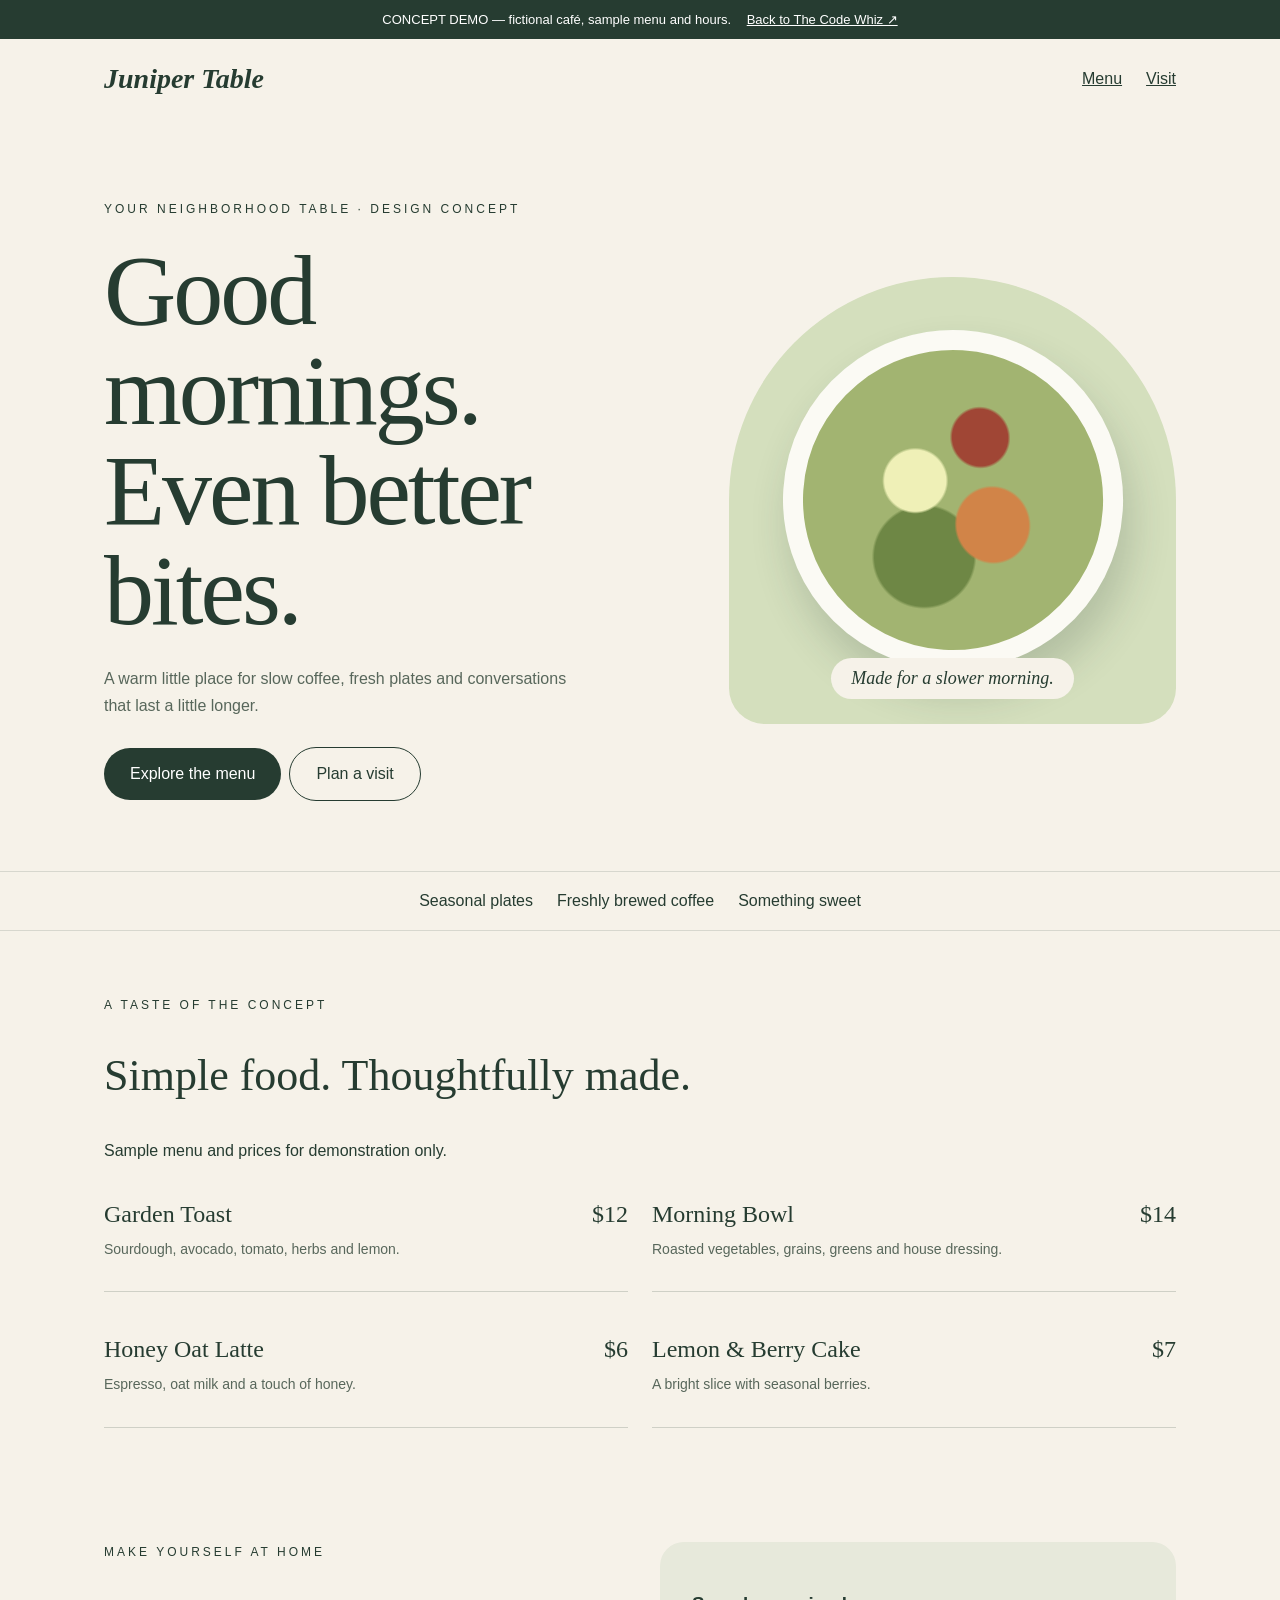
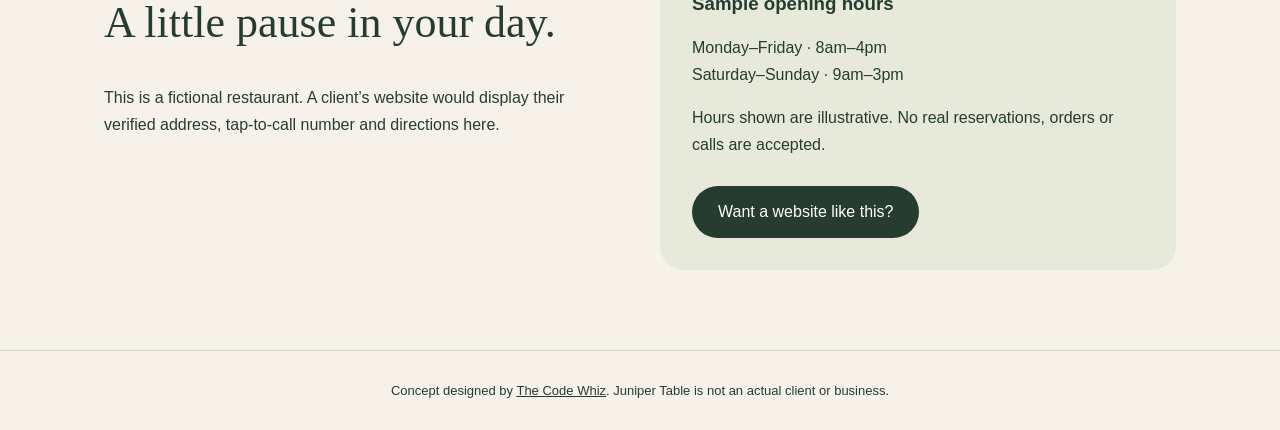
==== restaurant-demo.html @ 16c9cc54 "Prepare honest restaurant website offer and concept demo" ====
<!doctype html>
<html lang="en"><head><meta charset="utf-8"><meta name="viewport" content="width=device-width,initial-scale=1"><title>Juniper Table — Restaurant Concept | The Code Whiz</title><meta name="description" content="A fictional café website concept by The Code Whiz. Explore a mobile-friendly sample menu and layout."><style>
*{box-sizing:border-box}html{scroll-behavior:smooth}body{margin:0;background:#f6f2e9;color:#263c31;font-family:Arial,sans-serif}a{color:inherit}nav,.wrap{max-width:1120px;margin:auto;padding:24px}nav{display:flex;justify-content:space-between;gap:20px;align-items:center}.brand{font:italic bold 28px Georgia,serif;text-decoration:none}.notice{background:#263c31;color:#fff;padding:12px 24px;text-align:center;font-size:13px}.notice a{margin-left:12px}.navlinks{display:flex;gap:24px}h1{font:normal clamp(52px,8vw,100px)/1 Georgia,serif;letter-spacing:-3px;max-width:720px;margin:24px 0}h2{font:normal 44px Georgia,serif}p{line-height:1.7}.eyebrow{text-transform:uppercase;font-size:12px;letter-spacing:3px}.hero{padding:80px 24px 70px;display:grid;grid-template-columns:1.3fr 1fr;align-items:center;gap:44px}.hero p{max-width:490px;color:#58675b}.button{display:inline-block;background:#263c31;color:#fff;padding:17px 26px;border-radius:100px;text-decoration:none;margin:12px 8px 0 0}.button.secondary{background:transparent;color:#263c31;border:1px solid #263c31}.art{aspect-ratio:1;border-radius:50% 50% 8% 8%;background:#d4dfbd;display:grid;place-items:center;position:relative;overflow:hidden}.plate{width:76%;aspect-ratio:1;border:20px solid #fbfaf4;border-radius:50%;background:radial-gradient(ellipse at 40% 40%,#eff0b7 0 12%,transparent 13%),radial-gradient(ellipse at 60% 62%,#d18448 0 14%,transparent 15%),radial-gradient(ellipse at 65% 33%,#a04635 0 10%,transparent 11%),radial-gradient(ellipse at 35% 65%,#6e8745 0 18%,transparent 19%),#a2b471;box-shadow:0 25px 40px #263c3133;transform:rotate(-18deg)}.art span{position:absolute;bottom:25px;background:#f6f2e9;padding:10px 20px;border-radius:40px;font:italic 18px Georgia}.band{border-top:1px solid #263c3125;border-bottom:1px solid #263c3125;padding:20px;display:flex;gap:24px;justify-content:center;flex-wrap:wrap}.menu{padding:64px 24px}.grid{display:grid;grid-template-columns:1fr 1fr;gap:24px}.item{border-bottom:1px solid #263c3130;padding:20px 0}.item h3{display:flex;justify-content:space-between;gap:20px;font:normal 24px Georgia;margin:0}.item p{font-size:14px;color:#58675b;margin:10px 0}.visit{display:grid;grid-template-columns:1fr 1fr;gap:40px;padding:50px 24px 80px}.card{background:#e7e9db;border-radius:24px;padding:32px}footer{padding:32px;text-align:center;border-top:1px solid #263c3125;font-size:13px}a:focus-visible{outline:3px solid #bd7a42;outline-offset:5px}@media(max-width:720px){.hero,.grid,.visit{grid-template-columns:1fr}.hero{padding-top:35px}.art{max-width:420px;width:100%;margin:auto}.navlinks{gap:14px;font-size:14px}.brand{font-size:22px}h1{letter-spacing:-2px}.visit{gap:20px}}
</style></head><body>
<div class="notice">CONCEPT DEMO — fictional café, sample menu and hours. <a href="index.html#projects">Back to The Code Whiz ↗</a></div>
<nav><a class="brand" href="#">Juniper Table</a><div class="navlinks"><a href="#menu">Menu</a><a href="#visit">Visit</a></div></nav>
<main><section class="wrap hero"><div><span class="eyebrow">Your neighborhood table · Design concept</span><h1>Good mornings.<br>Even better bites.</h1><p>A warm little place for slow coffee, fresh plates and conversations that last a little longer.</p><a class="button" href="#menu">Explore the menu</a><a class="button secondary" href="#visit">Plan a visit</a></div><div class="art" role="img" aria-label="Illustrated plate with colorful ingredients"><div class="plate"></div><span>Made for a slower morning.</span></div></section>
<div class="band"><span>Seasonal plates</span><span>Freshly brewed coffee</span><span>Something sweet</span></div>
<section class="wrap menu" id="menu"><span class="eyebrow">A taste of the concept</span><h2>Simple food. Thoughtfully made.</h2><p>Sample menu and prices for demonstration only.</p><div class="grid">
<article class="item"><h3>Garden Toast <span>$12</span></h3><p>Sourdough, avocado, tomato, herbs and lemon.</p></article><article class="item"><h3>Morning Bowl <span>$14</span></h3><p>Roasted vegetables, grains, greens and house dressing.</p></article><article class="item"><h3>Honey Oat Latte <span>$6</span></h3><p>Espresso, oat milk and a touch of honey.</p></article><article class="item"><h3>Lemon &amp; Berry Cake <span>$7</span></h3><p>A bright slice with seasonal berries.</p></article>
</div></section><section class="wrap visit" id="visit"><div><span class="eyebrow">Make yourself at home</span><h2>A little pause in your day.</h2><p>This is a fictional restaurant. A client’s website would display their verified address, tap-to-call number and directions here.</p></div><div class="card"><h3>Sample opening hours</h3><p>Monday–Friday · 8am–4pm<br>Saturday–Sunday · 9am–3pm</p><p>Hours shown are illustrative. No real reservations, orders or calls are accepted.</p><a class="button" href="mailto:thecodewhiz.ai@gmail.com?subject=Juniper%20Table%20demo%20inquiry">Want a website like this?</a></div></section></main>
<footer>Concept designed by <a href="index.html">The Code Whiz</a>. Juniper Table is not an actual client or business.</footer></body></html>
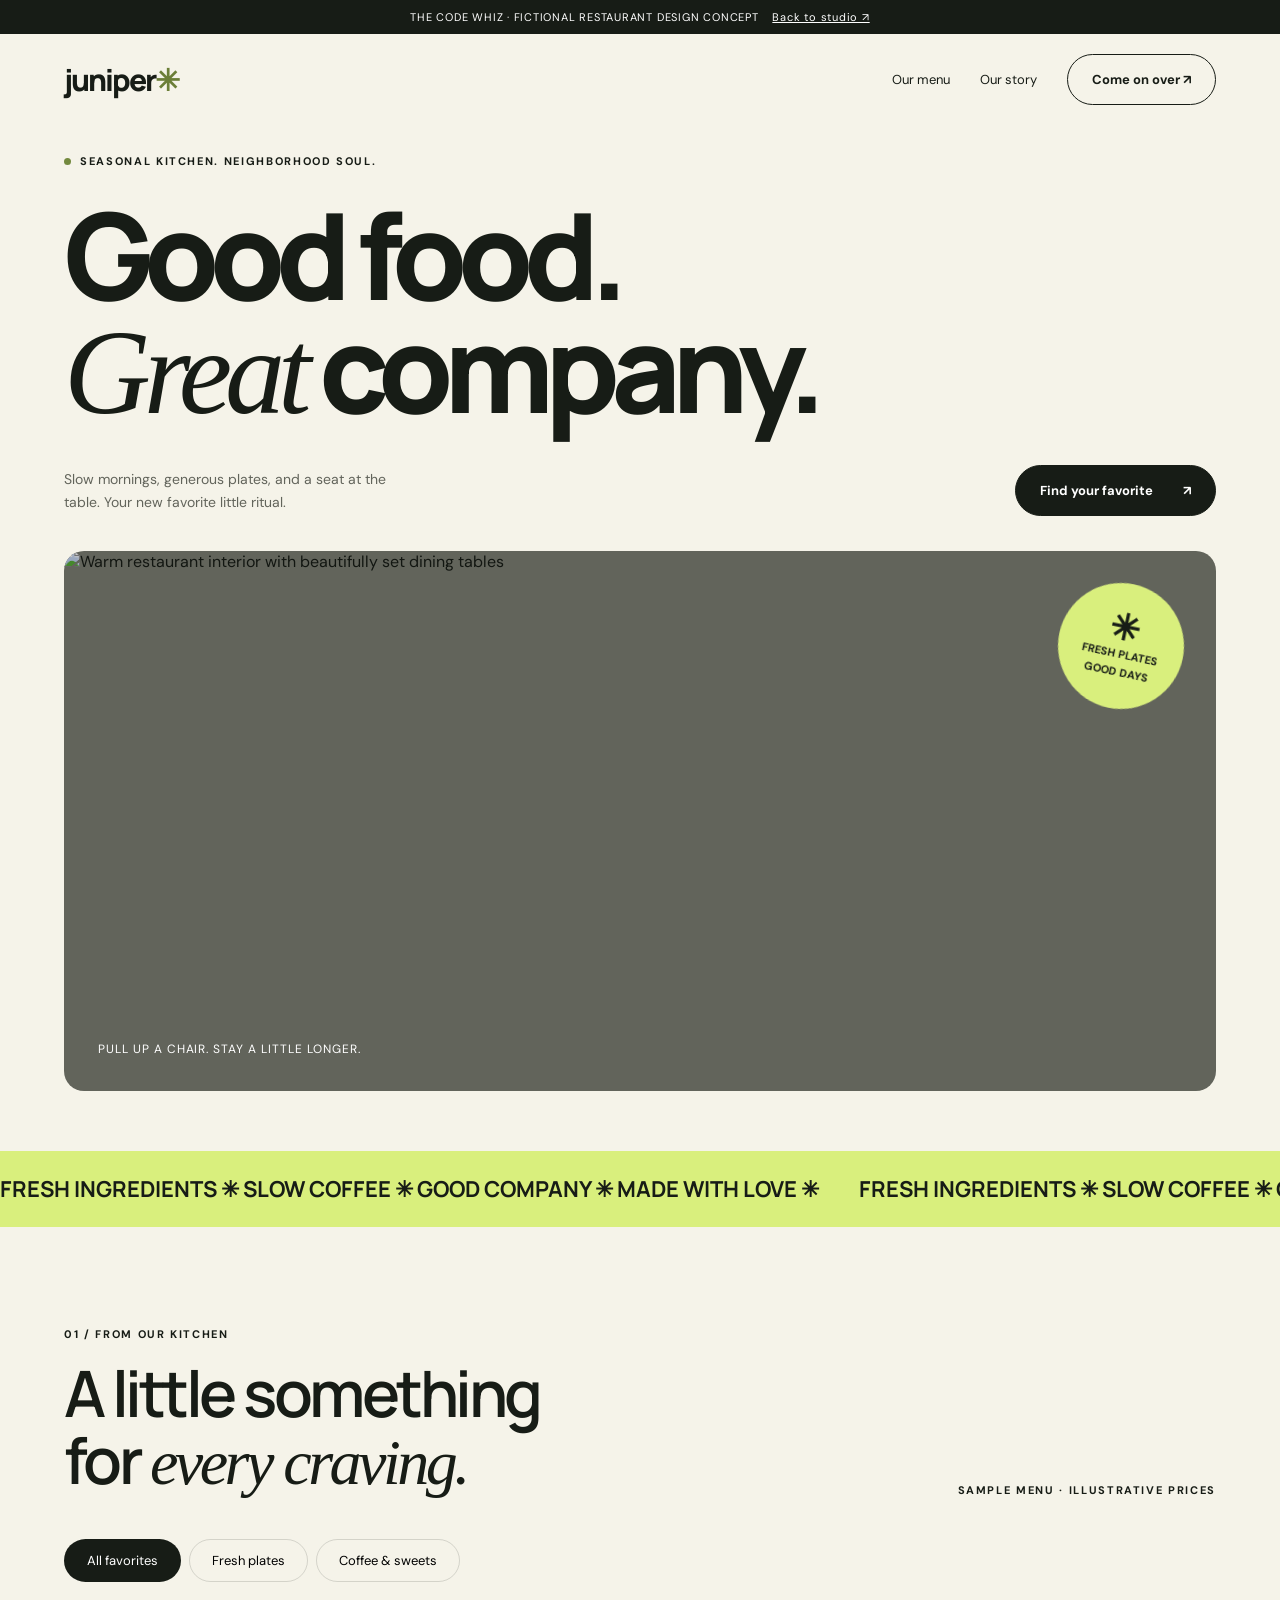
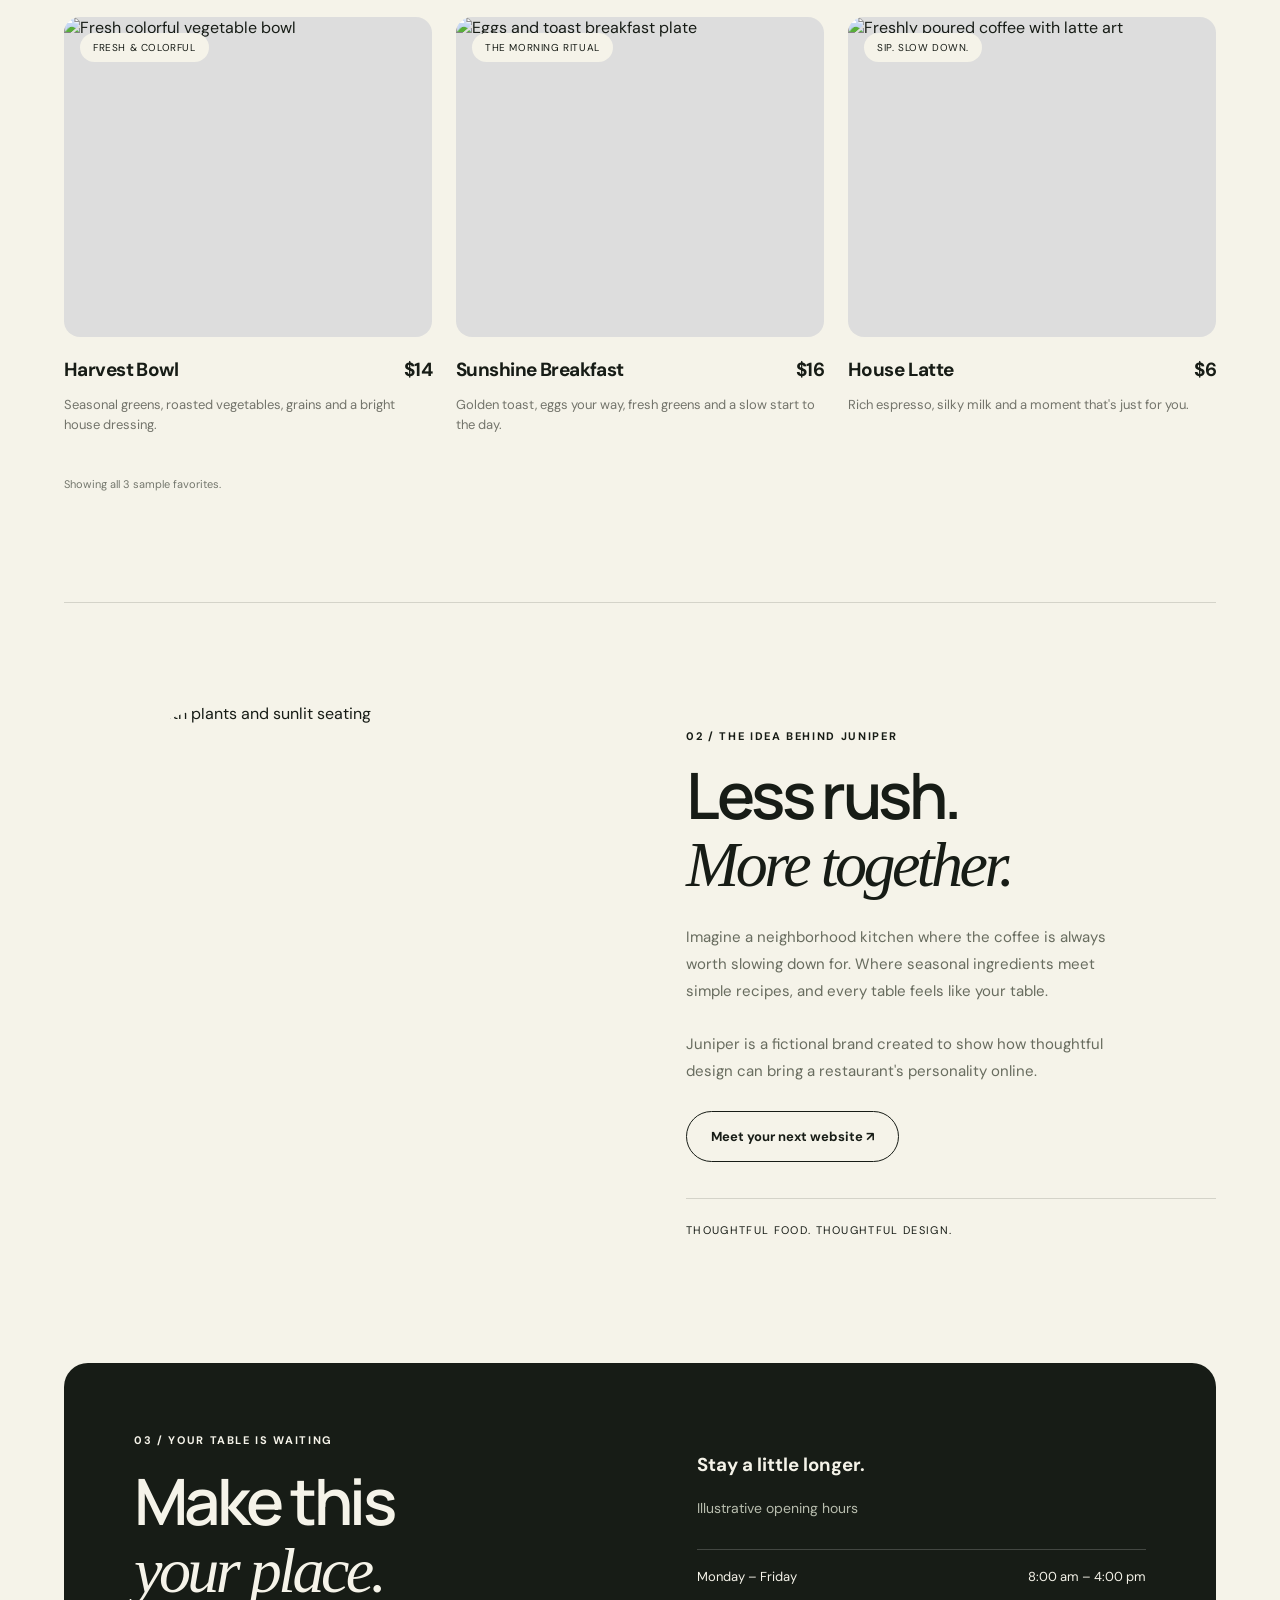
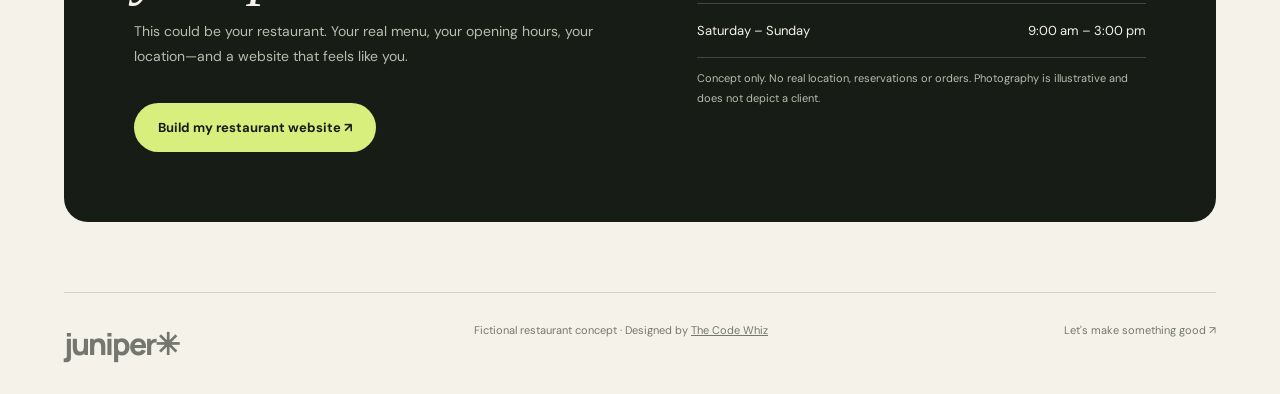
==== commit 5c497f08: "Redesign Juniper demo with editorial layout, photography and interactive menu" ====
--- a/restaurant-demo.html
+++ b/restaurant-demo.html
@@ -1,12 +1,7 @@
 <!doctype html>
-<html lang="en"><head><meta charset="utf-8"><meta name="viewport" content="width=device-width,initial-scale=1"><title>Juniper Table — Restaurant Concept | The Code Whiz</title><meta name="description" content="A fictional café website concept by The Code Whiz. Explore a mobile-friendly sample menu and layout."><style>
-*{box-sizing:border-box}html{scroll-behavior:smooth}body{margin:0;background:#f6f2e9;color:#263c31;font-family:Arial,sans-serif}a{color:inherit}nav,.wrap{max-width:1120px;margin:auto;padding:24px}nav{display:flex;justify-content:space-between;gap:20px;align-items:center}.brand{font:italic bold 28px Georgia,serif;text-decoration:none}.notice{background:#263c31;color:#fff;padding:12px 24px;text-align:center;font-size:13px}.notice a{margin-left:12px}.navlinks{display:flex;gap:24px}h1{font:normal clamp(52px,8vw,100px)/1 Georgia,serif;letter-spacing:-3px;max-width:720px;margin:24px 0}h2{font:normal 44px Georgia,serif}p{line-height:1.7}.eyebrow{text-transform:uppercase;font-size:12px;letter-spacing:3px}.hero{padding:80px 24px 70px;display:grid;grid-template-columns:1.3fr 1fr;align-items:center;gap:44px}.hero p{max-width:490px;color:#58675b}.button{display:inline-block;background:#263c31;color:#fff;padding:17px 26px;border-radius:100px;text-decoration:none;margin:12px 8px 0 0}.button.secondary{background:transparent;color:#263c31;border:1px solid #263c31}.art{aspect-ratio:1;border-radius:50% 50% 8% 8%;background:#d4dfbd;display:grid;place-items:center;position:relative;overflow:hidden}.plate{width:76%;aspect-ratio:1;border:20px solid #fbfaf4;border-radius:50%;background:radial-gradient(ellipse at 40% 40%,#eff0b7 0 12%,transparent 13%),radial-gradient(ellipse at 60% 62%,#d18448 0 14%,transparent 15%),radial-gradient(ellipse at 65% 33%,#a04635 0 10%,transparent 11%),radial-gradient(ellipse at 35% 65%,#6e8745 0 18%,transparent 19%),#a2b471;box-shadow:0 25px 40px #263c3133;transform:rotate(-18deg)}.art span{position:absolute;bottom:25px;background:#f6f2e9;padding:10px 20px;border-radius:40px;font:italic 18px Georgia}.band{border-top:1px solid #263c3125;border-bottom:1px solid #263c3125;padding:20px;display:flex;gap:24px;justify-content:center;flex-wrap:wrap}.menu{padding:64px 24px}.grid{display:grid;grid-template-columns:1fr 1fr;gap:24px}.item{border-bottom:1px solid #263c3130;padding:20px 0}.item h3{display:flex;justify-content:space-between;gap:20px;font:normal 24px Georgia;margin:0}.item p{font-size:14px;color:#58675b;margin:10px 0}.visit{display:grid;grid-template-columns:1fr 1fr;gap:40px;padding:50px 24px 80px}.card{background:#e7e9db;border-radius:24px;padding:32px}footer{padding:32px;text-align:center;border-top:1px solid #263c3125;font-size:13px}a:focus-visible{outline:3px solid #bd7a42;outline-offset:5px}@media(max-width:720px){.hero,.grid,.visit{grid-template-columns:1fr}.hero{padding-top:35px}.art{max-width:420px;width:100%;margin:auto}.navlinks{gap:14px;font-size:14px}.brand{font-size:22px}h1{letter-spacing:-2px}.visit{gap:20px}}
-</style></head><body>
-<div class="notice">CONCEPT DEMO — fictional café, sample menu and hours. <a href="index.html#projects">Back to The Code Whiz ↗</a></div>
-<nav><a class="brand" href="#">Juniper Table</a><div class="navlinks"><a href="#menu">Menu</a><a href="#visit">Visit</a></div></nav>
-<main><section class="wrap hero"><div><span class="eyebrow">Your neighborhood table · Design concept</span><h1>Good mornings.<br>Even better bites.</h1><p>A warm little place for slow coffee, fresh plates and conversations that last a little longer.</p><a class="button" href="#menu">Explore the menu</a><a class="button secondary" href="#visit">Plan a visit</a></div><div class="art" role="img" aria-label="Illustrated plate with colorful ingredients"><div class="plate"></div><span>Made for a slower morning.</span></div></section>
-<div class="band"><span>Seasonal plates</span><span>Freshly brewed coffee</span><span>Something sweet</span></div>
-<section class="wrap menu" id="menu"><span class="eyebrow">A taste of the concept</span><h2>Simple food. Thoughtfully made.</h2><p>Sample menu and prices for demonstration only.</p><div class="grid">
-<article class="item"><h3>Garden Toast <span>$12</span></h3><p>Sourdough, avocado, tomato, herbs and lemon.</p></article><article class="item"><h3>Morning Bowl <span>$14</span></h3><p>Roasted vegetables, grains, greens and house dressing.</p></article><article class="item"><h3>Honey Oat Latte <span>$6</span></h3><p>Espresso, oat milk and a touch of honey.</p></article><article class="item"><h3>Lemon &amp; Berry Cake <span>$7</span></h3><p>A bright slice with seasonal berries.</p></article>
-</div></section><section class="wrap visit" id="visit"><div><span class="eyebrow">Make yourself at home</span><h2>A little pause in your day.</h2><p>This is a fictional restaurant. A client’s website would display their verified address, tap-to-call number and directions here.</p></div><div class="card"><h3>Sample opening hours</h3><p>Monday–Friday · 8am–4pm<br>Saturday–Sunday · 9am–3pm</p><p>Hours shown are illustrative. No real reservations, orders or calls are accepted.</p><a class="button" href="mailto:thecodewhiz.ai@gmail.com?subject=Juniper%20Table%20demo%20inquiry">Want a website like this?</a></div></section></main>
-<footer>Concept designed by <a href="index.html">The Code Whiz</a>. Juniper Table is not an actual client or business.</footer></body></html>
+<html lang="en"><head><meta charset="utf-8"><meta name="viewport" content="width=device-width,initial-scale=1"><meta name="theme-color" content="#171c16"><title>Juniper — Good food. Great company.</title><meta name="description" content="An editorial restaurant website concept by The Code Whiz."><style>
+@import url('https://fonts.googleapis.com/css2?family=DM+Sans:wght@400;500;600;700&family=Manrope:wght@400;500;600;700;800&display=swap');
+:root{--paper:#f5f3e9;--ink:#171c16;--lime:#d9ef7d;--line:#171c1626}*{box-sizing:border-box}html{scroll-behavior:smooth;scroll-padding-top:90px}body{margin:0;background:var(--paper);color:var(--ink);font-family:'DM Sans',sans-serif}a{color:inherit;text-decoration:none}button{font:inherit;cursor:pointer}img{display:block;width:100%;height:100%;object-fit:cover}::selection{background:var(--lime)}.notice{background:var(--ink);color:#fff;text-align:center;padding:10px 20px;font-size:11px;letter-spacing:.07em}.notice a{text-decoration:underline;margin-left:10px}.wrap{max-width:1440px;margin:auto;padding:0 5%}nav{height:90px;display:flex;align-items:center;justify-content:space-between;gap:24px}.logo{font:800 30px 'Manrope',sans-serif;letter-spacing:-2px}.logo span{color:#6b7e37}.links{display:flex;align-items:center;gap:30px;font-size:13px}.pill{display:inline-flex;justify-content:center;align-items:center;gap:30px;border:1px solid var(--ink);border-radius:100px;padding:16px 24px;font-size:13px;font-weight:700;transition:transform .2s,background .2s}.pill:hover{background:var(--lime);transform:translateY(-3px)}.pill.dark{background:var(--ink);color:#fff}.pill.dark:hover{background:#35412d}.hero{position:relative;padding:30px 0 60px}.eyebrow{font-size:11px;font-weight:700;letter-spacing:.15em;text-transform:uppercase;display:flex;align-items:center;gap:9px}.dot{height:7px;width:7px;background:#73893e;border-radius:50%}h1{font:800 clamp(64px,9.4vw,145px)/.94 'Manrope',sans-serif;letter-spacing:-.075em;margin:30px 0 36px;max-width:1050px}h1 em{font-family:Georgia,serif;font-weight:400;letter-spacing:-.06em}.hero-bottom{display:flex;justify-content:space-between;align-items:center;gap:30px;padding-bottom:35px}.hero-bottom p{max-width:360px;line-height:1.6;font-size:14px;color:#62645b;margin:0}.hero-image{height:540px;border-radius:20px;overflow:hidden;position:relative;background:#62645b}.hero-image img{filter:brightness(.78);transition:transform 1.2s}.hero-image:hover img{transform:scale(1.035)}.image-caption{position:absolute;bottom:34px;left:34px;color:#fff;font-size:12px;letter-spacing:.08em}.stamp{position:absolute;right:32px;top:32px;width:126px;height:126px;border-radius:50%;background:var(--lime);display:flex;flex-direction:column;justify-content:center;align-items:center;text-align:center;transform:rotate(12deg);font-size:11px;font-weight:700;line-height:1.6}.stamp b{font-size:36px;line-height:1}.ticker{background:var(--lime);padding:23px 0;overflow:hidden;font:700 22px 'Manrope',sans-serif;white-space:nowrap}.ticker-inner{display:flex;gap:40px;width:max-content;animation:marquee 35s linear infinite}.ticker span{display:flex;gap:40px}@keyframes marquee{to{transform:translateX(-50%)}}.section{padding:100px 0}.section-top{display:flex;justify-content:space-between;align-items:end;gap:25px;margin-bottom:42px}h2{font:600 clamp(38px,5vw,70px)/1.05 'Manrope',sans-serif;letter-spacing:-.055em;margin:18px 0 0}h2 em{font-family:Georgia,serif;font-weight:400}.tabs{display:flex;flex-wrap:wrap;gap:8px;margin:28px 0 35px}.tab{border:1px solid var(--line);border-radius:100px;background:transparent;padding:12px 22px;font-size:13px}.tab[aria-pressed="true"]{background:var(--ink);color:white}.cards{display:grid;grid-template-columns:repeat(3,1fr);gap:24px}.card[hidden]{display:none}.food-image{height:320px;border-radius:16px;overflow:hidden;position:relative;background:#ddd}.food-image img{transition:transform .6s}.card:hover img{transform:scale(1.06)}.tag{position:absolute;top:16px;left:16px;background:var(--paper);border-radius:100px;padding:8px 13px;font-size:10px;text-transform:uppercase;letter-spacing:.06em}.card h3{display:flex;justify-content:space-between;gap:12px;font-size:19px;margin:20px 0 10px;letter-spacing:-.03em}.card p{color:#73746b;font-size:13px;line-height:1.6}.story{display:grid;grid-template-columns:1fr 1fr;gap:8%;align-items:center;border-top:1px solid var(--line)}.story-photo{height:560px;border-radius:180px 180px 18px 18px;overflow:hidden}.story-copy p{line-height:1.8;font-size:15px;color:#686c5f;max-width:420px;margin:26px 0}.story-note{border-top:1px solid var(--line);margin-top:36px;padding-top:24px;font-size:11px;letter-spacing:.12em;text-transform:uppercase}.visit{background:var(--ink);color:var(--paper);border-radius:24px;padding:70px;display:grid;grid-template-columns:1.1fr 1fr;gap:70px;margin:0 0 70px}.visit h2{margin-top:20px}.visit p{color:#b8bdae;line-height:1.8;font-size:14px}.visit .pill{background:var(--lime);color:var(--ink);border:0;margin-top:20px}.hours{border-top:1px solid #ffffff30;margin-top:28px}.hours div{display:flex;justify-content:space-between;gap:20px;padding:18px 0;border-bottom:1px solid #ffffff30;font-size:13px}.foot{border-top:1px solid var(--line);padding:30px 0;display:flex;justify-content:space-between;gap:20px;font-size:11px;color:#74776d}.reveal{animation:enter .9s both}@keyframes enter{from{opacity:0;transform:translateY(22px)}to{opacity:1;transform:none}}a:focus-visible,button:focus-visible{outline:3px solid #8b9d4e;outline-offset:5px}@media(max-width:800px){nav{height:76px}.links{gap:16px}.links .pill{display:none}h1{font-size:clamp(62px,12vw,100px)}.hero-bottom{align-items:start}.hero-image{height:400px}.cards{grid-template-columns:1fr 1fr}.food-image{height:260px}.story{gap:35px}.story-photo{height:430px}.visit{padding:40px;gap:35px}.section{padding:65px 0}}@media(max-width:540px){.notice{font-size:9px;line-height:1.7}.wrap{padding:0 6%}.logo{font-size:27px}.links{font-size:12px}.hero{padding-top:22px}h1{font-size:64px;margin:26px 0}.hero-bottom{flex-direction:column;gap:20px}.hero-image{height:360px;border-radius:14px}.stamp{height:96px;width:96px;font-size:9px;right:18px;top:18px}.stamp b{font-size:28px}.image-caption{left:20px;bottom:22px;font-size:10px}.section-top{display:block}.section-top .pill{margin-top:25px}.cards,.story,.visit{grid-template-columns:1fr}.food-image{height:340px}.cards{gap:30px}.story-photo{height:430px}.story-copy{padding-top:8px}.visit{padding:32px 25px;border-radius:18px;gap:20px;margin-bottom:40px}.foot{flex-direction:column;line-height:1.7}.ticker{font-size:17px}h2{font-size:45px}}@media(prefers-reduced-motion:reduce){html{scroll-behavior:auto}*,*::before,*::after{animation:none!important;transition:none!important}}
+</style></head><body><div class="notice">THE CODE WHIZ · FICTIONAL RESTAURANT DESIGN CONCEPT <a href="index.html#projects">Back to studio ↗</a></div><div class="wrap"><nav aria-label="Main navigation"><a href="#" class="logo">juniper<span>✳</span></a><div class="links"><a href="#menu">Our menu</a><a href="#story">Our story</a><a href="#visit" class="pill">Come on over ↗</a></div></nav><main><section class="hero reveal"><div class="eyebrow"><span class="dot"></span> Seasonal kitchen. Neighborhood soul.</div><h1>Good food.<br><em>Great</em> company.</h1><div class="hero-bottom"><p>Slow mornings, generous plates, and a seat at the table. Your new favorite little ritual.</p><a href="#menu" class="pill dark">Find your favorite <span>↗</span></a></div><div class="hero-image"><img src="https://images.unsplash.com/photo-1414235077428-338989a2e8c0?auto=format&fit=crop&w=1800&q=85" alt="Warm restaurant interior with beautifully set dining tables" fetchpriority="high"><div class="stamp"><b>✳</b>FRESH PLATES<br>GOOD DAYS</div><span class="image-caption">PULL UP A CHAIR. STAY A LITTLE LONGER.</span></div></section></div><div class="ticker" aria-label="Fresh ingredients, slow coffee, good company"><div class="ticker-inner" aria-hidden="true"><span>FRESH INGREDIENTS ✳ SLOW COFFEE ✳ GOOD COMPANY ✳ MADE WITH LOVE ✳</span><span>FRESH INGREDIENTS ✳ SLOW COFFEE ✳ GOOD COMPANY ✳ MADE WITH LOVE ✳</span></div></div><div class="wrap"><section class="section" id="menu"><div class="section-top"><div><div class="eyebrow">01 / From our kitchen</div><h2>A little something<br>for <em>every craving.</em></h2></div><div class="eyebrow">Sample menu · illustrative prices</div></div><div class="tabs" aria-label="Filter sample menu"><button class="tab" aria-pressed="true" data-filter="all">All favorites</button><button class="tab" aria-pressed="false" data-filter="food">Fresh plates</button><button class="tab" aria-pressed="false" data-filter="coffee">Coffee &amp; sweets</button></div><div class="cards"><article class="card" data-category="food"><div class="food-image"><img loading="lazy" src="https://images.unsplash.com/photo-1547592180-85f173990554?auto=format&fit=crop&w=800&q=80" alt="Fresh colorful vegetable bowl"><span class="tag">Fresh &amp; colorful</span></div><h3>Harvest Bowl <span>$14</span></h3><p>Seasonal greens, roasted vegetables, grains and a bright house dressing.</p></article><article class="card" data-category="food"><div class="food-image"><img loading="lazy" src="https://images.unsplash.com/photo-1525351484163-7529414344d8?auto=format&fit=crop&w=800&q=80" alt="Eggs and toast breakfast plate"><span class="tag">The morning ritual</span></div><h3>Sunshine Breakfast <span>$16</span></h3><p>Golden toast, eggs your way, fresh greens and a slow start to the day.</p></article><article class="card" data-category="coffee"><div class="food-image"><img loading="lazy" src="https://images.unsplash.com/photo-1511081692775-05d0f180a065?auto=format&fit=crop&w=800&q=80" alt="Freshly poured coffee with latte art"><span class="tag">Sip. Slow down.</span></div><h3>House Latte <span>$6</span></h3><p>Rich espresso, silky milk and a moment that's just for you.</p></article></div><p style="font-size:11px;color:#74776d;margin-top:28px" role="status" id="menu-status">Showing all 3 sample favorites.</p></section><section class="section story" id="story"><div class="story-photo"><img loading="lazy" src="https://images.unsplash.com/photo-1554118811-1e0d58224f24?auto=format&fit=crop&w=1000&q=80" alt="Cozy cafe with plants and sunlit seating"></div><div class="story-copy"><div class="eyebrow">02 / The idea behind Juniper</div><h2>Less rush.<br><em>More together.</em></h2><p>Imagine a neighborhood kitchen where the coffee is always worth slowing down for. Where seasonal ingredients meet simple recipes, and every table feels like your table.</p><p>Juniper is a fictional brand created to show how thoughtful design can bring a restaurant's personality online.</p><a href="#visit" class="pill">Meet your next website ↗</a><div class="story-note">Thoughtful food. Thoughtful design.</div></div></section><section class="visit" id="visit"><div><div class="eyebrow">03 / Your table is waiting</div><h2>Make this<br><em>your place.</em></h2><p>This could be your restaurant. Your real menu, your opening hours, your location—and a website that feels like you.</p><a class="pill" href="mailto:thecodewhiz.ai@gmail.com?subject=Restaurant%20website%20inquiry">Build my restaurant website ↗</a></div><div><h3>Stay a little longer.</h3><p>Illustrative opening hours</p><div class="hours"><div><span>Monday – Friday</span><span>8:00 am – 4:00 pm</span></div><div><span>Saturday – Sunday</span><span>9:00 am – 3:00 pm</span></div></div><p style="font-size:11px">Concept only. No real location, reservations or orders. Photography is illustrative and does not depict a client.</p></div></section></main><footer class="foot"><a class="logo" href="#">juniper✳</a><span>Fictional restaurant concept · Designed by <a href="index.html" style="text-decoration:underline">The Code Whiz</a></span><a href="mailto:thecodewhiz.ai@gmail.com">Let's make something good ↗</a></footer></div><script>
+const tabs=document.querySelectorAll('[data-filter]');const cards=document.querySelectorAll('[data-category]');tabs.forEach(tab=>tab.addEventListener('click',()=>{tabs.forEach(t=>t.setAttribute('aria-pressed',String(t===tab)));let count=0;cards.forEach(card=>{card.hidden=tab.dataset.filter!=='all'&&card.dataset.category!==tab.dataset.filter;if(!card.hidden)count++});document.getElementById('menu-status').textContent=`Showing ${count} sample ${count===1?'favorite':'favorites'}.`;}));
+</script></body></html>
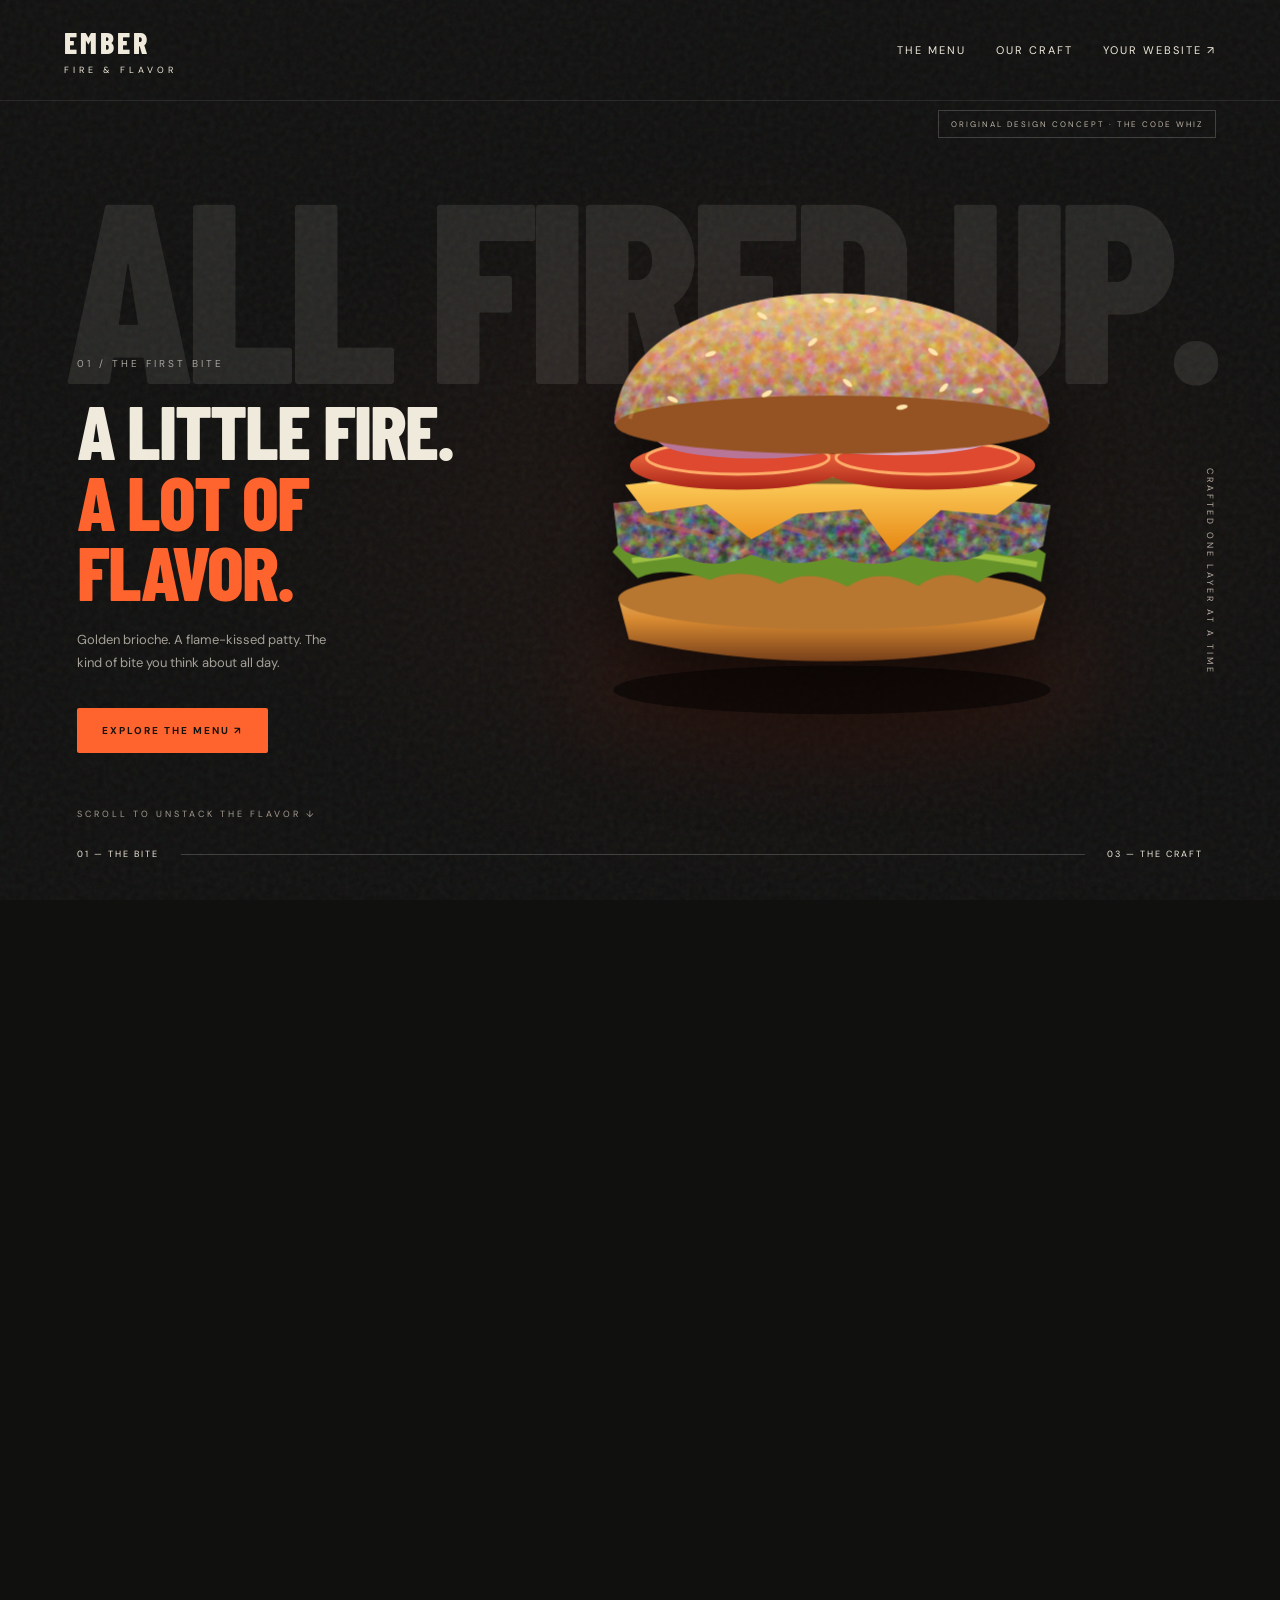
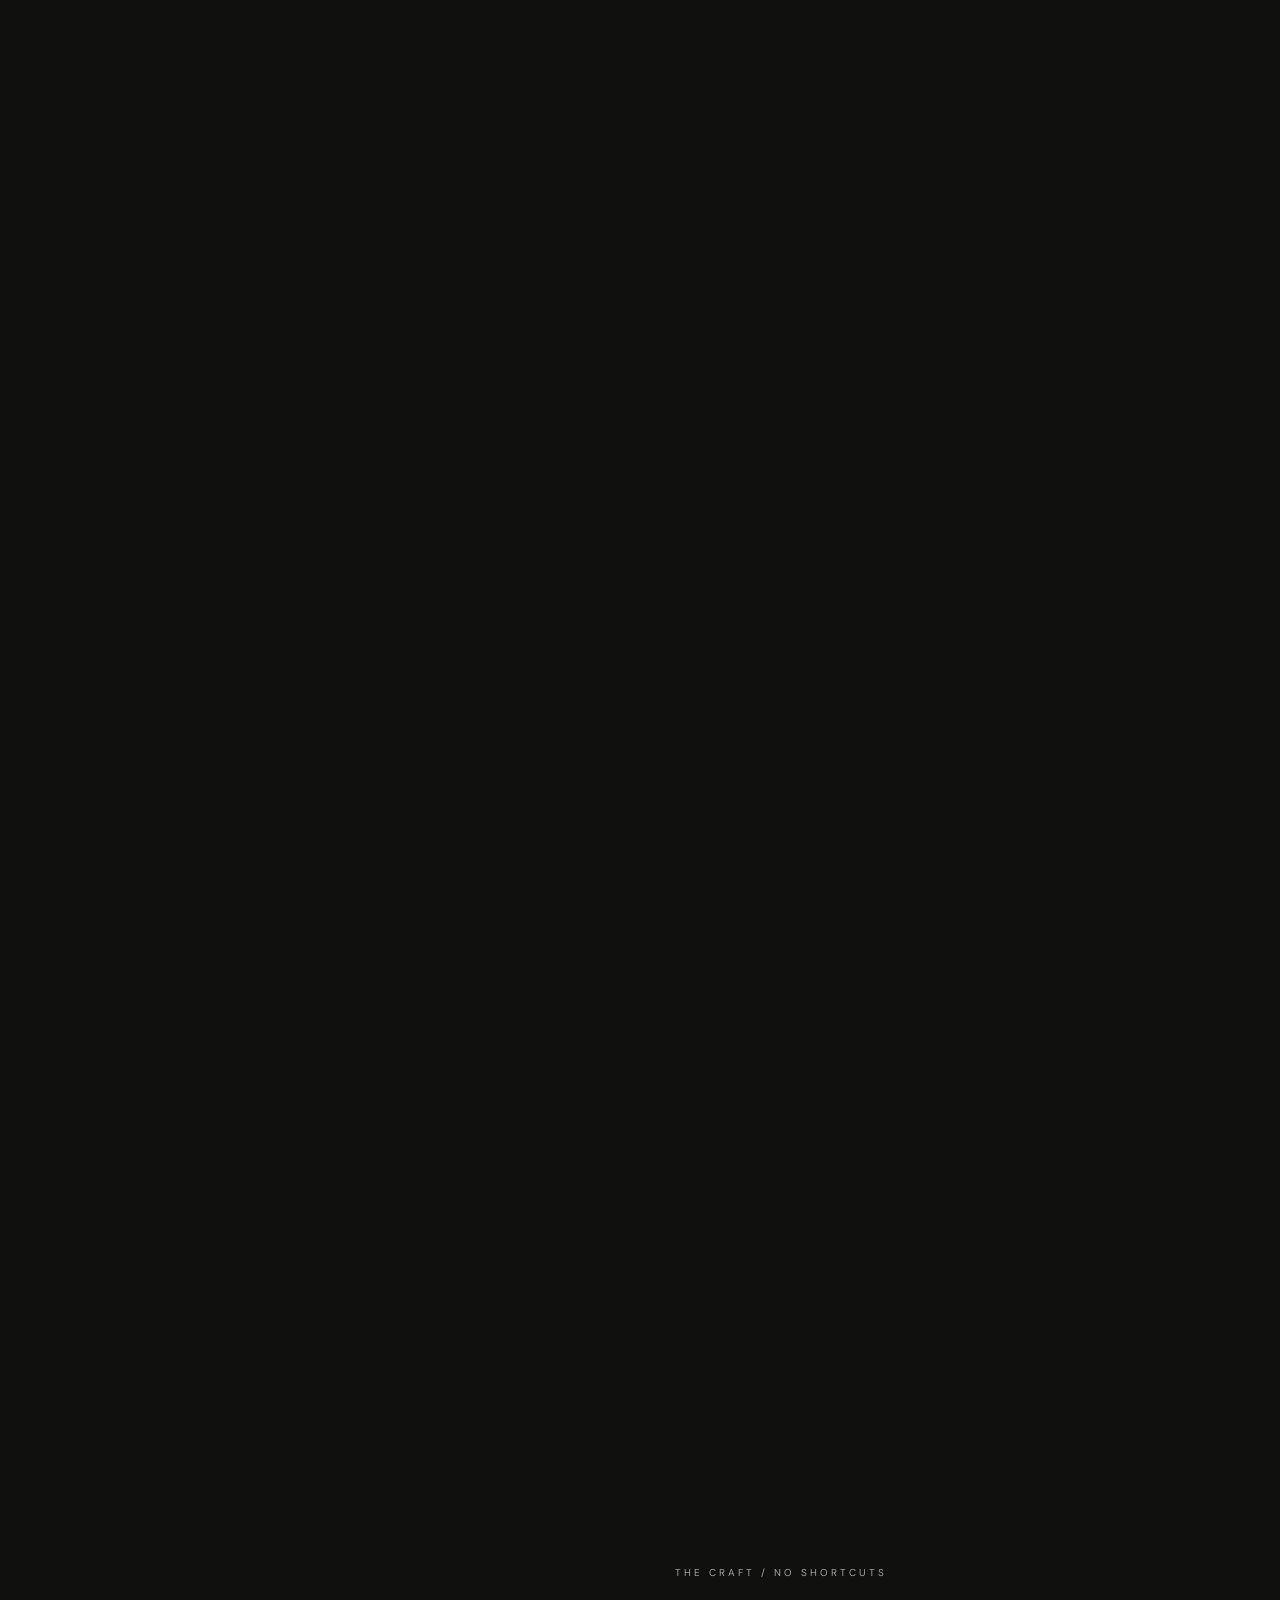
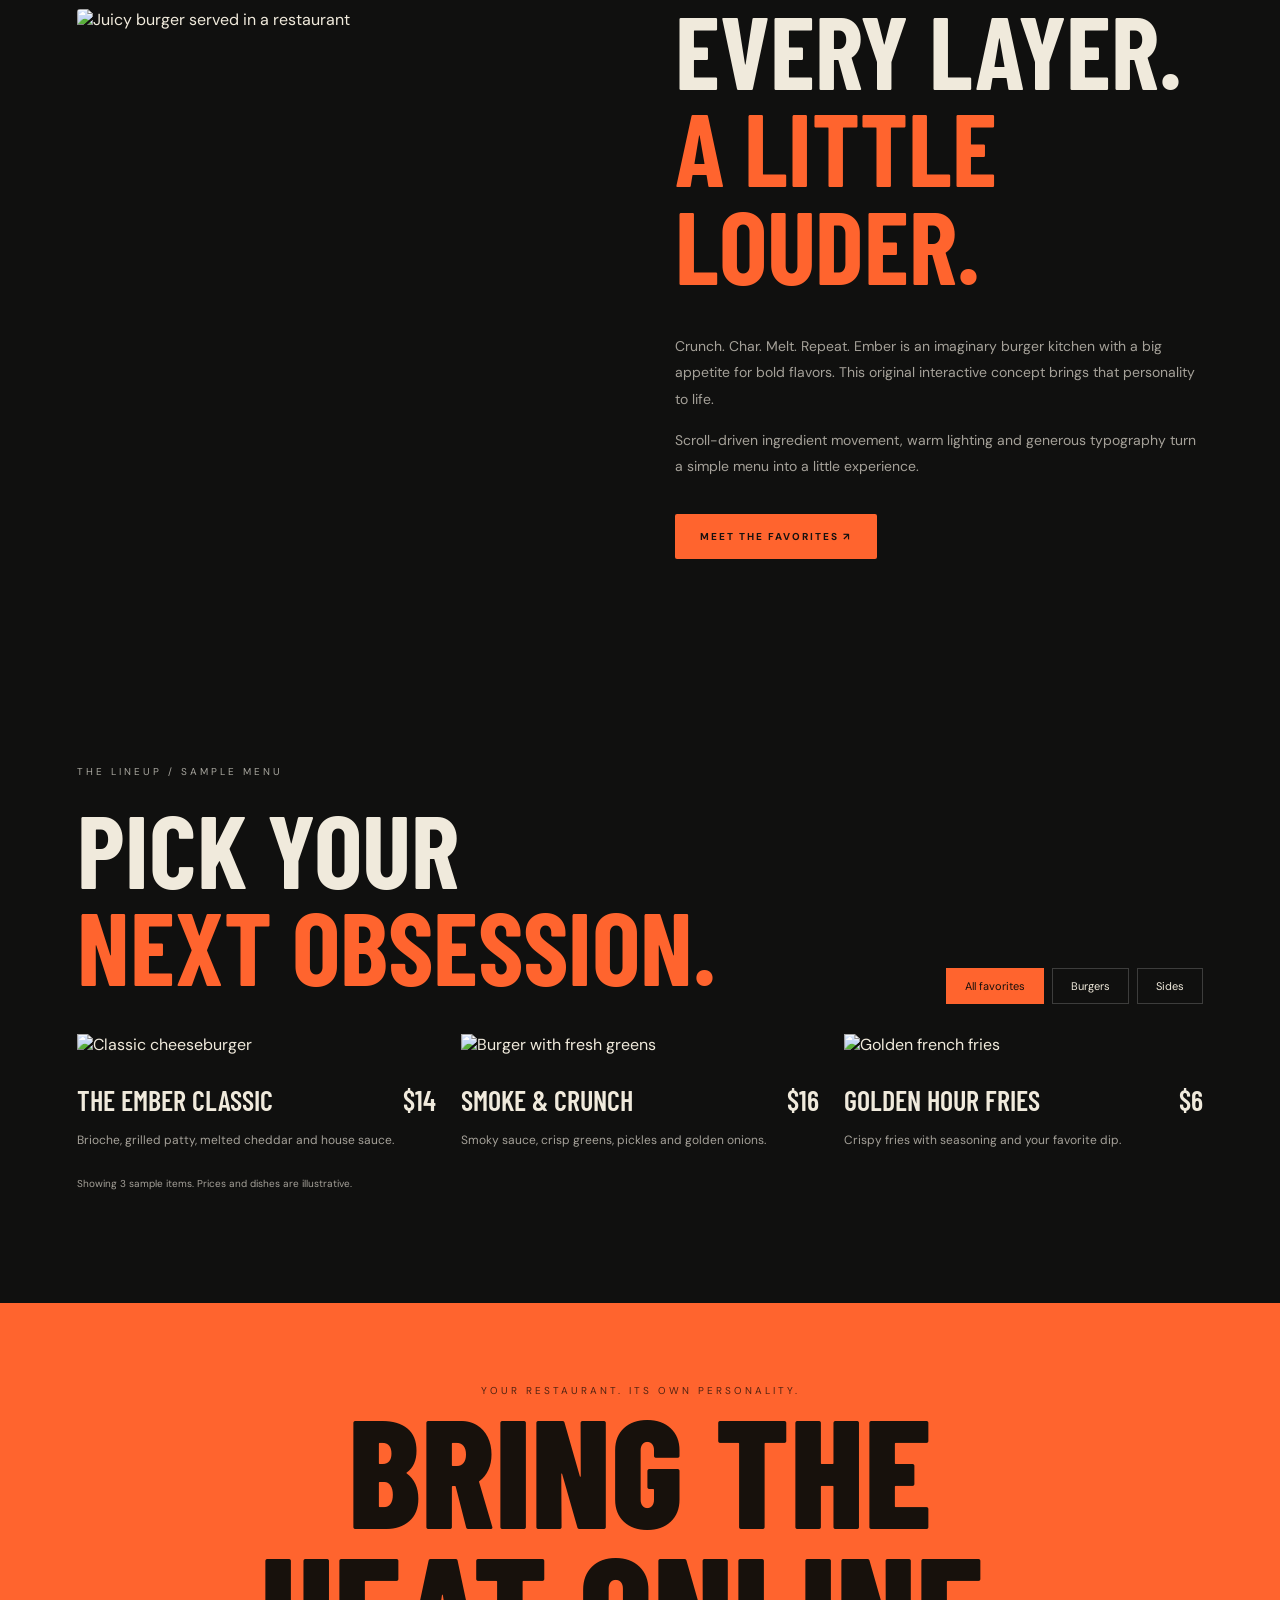
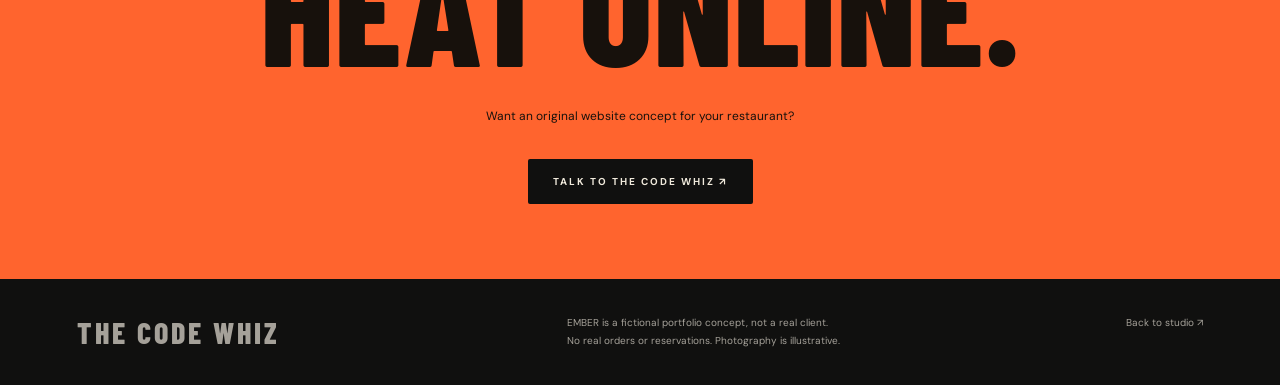
==== commit 5ffd89b0: "Build Ember cinematic restaurant demo with scroll-driven burger layers" ====
--- a/restaurant-demo.html
+++ b/restaurant-demo.html
@@ -1,7 +1,6 @@
-<!doctype html>
-<html lang="en"><head><meta charset="utf-8"><meta name="viewport" content="width=device-width,initial-scale=1"><meta name="theme-color" content="#171c16"><title>Juniper — Good food. Great company.</title><meta name="description" content="An editorial restaurant website concept by The Code Whiz."><style>
-@import url('https://fonts.googleapis.com/css2?family=DM+Sans:wght@400;500;600;700&family=Manrope:wght@400;500;600;700;800&display=swap');
-:root{--paper:#f5f3e9;--ink:#171c16;--lime:#d9ef7d;--line:#171c1626}*{box-sizing:border-box}html{scroll-behavior:smooth;scroll-padding-top:90px}body{margin:0;background:var(--paper);color:var(--ink);font-family:'DM Sans',sans-serif}a{color:inherit;text-decoration:none}button{font:inherit;cursor:pointer}img{display:block;width:100%;height:100%;object-fit:cover}::selection{background:var(--lime)}.notice{background:var(--ink);color:#fff;text-align:center;padding:10px 20px;font-size:11px;letter-spacing:.07em}.notice a{text-decoration:underline;margin-left:10px}.wrap{max-width:1440px;margin:auto;padding:0 5%}nav{height:90px;display:flex;align-items:center;justify-content:space-between;gap:24px}.logo{font:800 30px 'Manrope',sans-serif;letter-spacing:-2px}.logo span{color:#6b7e37}.links{display:flex;align-items:center;gap:30px;font-size:13px}.pill{display:inline-flex;justify-content:center;align-items:center;gap:30px;border:1px solid var(--ink);border-radius:100px;padding:16px 24px;font-size:13px;font-weight:700;transition:transform .2s,background .2s}.pill:hover{background:var(--lime);transform:translateY(-3px)}.pill.dark{background:var(--ink);color:#fff}.pill.dark:hover{background:#35412d}.hero{position:relative;padding:30px 0 60px}.eyebrow{font-size:11px;font-weight:700;letter-spacing:.15em;text-transform:uppercase;display:flex;align-items:center;gap:9px}.dot{height:7px;width:7px;background:#73893e;border-radius:50%}h1{font:800 clamp(64px,9.4vw,145px)/.94 'Manrope',sans-serif;letter-spacing:-.075em;margin:30px 0 36px;max-width:1050px}h1 em{font-family:Georgia,serif;font-weight:400;letter-spacing:-.06em}.hero-bottom{display:flex;justify-content:space-between;align-items:center;gap:30px;padding-bottom:35px}.hero-bottom p{max-width:360px;line-height:1.6;font-size:14px;color:#62645b;margin:0}.hero-image{height:540px;border-radius:20px;overflow:hidden;position:relative;background:#62645b}.hero-image img{filter:brightness(.78);transition:transform 1.2s}.hero-image:hover img{transform:scale(1.035)}.image-caption{position:absolute;bottom:34px;left:34px;color:#fff;font-size:12px;letter-spacing:.08em}.stamp{position:absolute;right:32px;top:32px;width:126px;height:126px;border-radius:50%;background:var(--lime);display:flex;flex-direction:column;justify-content:center;align-items:center;text-align:center;transform:rotate(12deg);font-size:11px;font-weight:700;line-height:1.6}.stamp b{font-size:36px;line-height:1}.ticker{background:var(--lime);padding:23px 0;overflow:hidden;font:700 22px 'Manrope',sans-serif;white-space:nowrap}.ticker-inner{display:flex;gap:40px;width:max-content;animation:marquee 35s linear infinite}.ticker span{display:flex;gap:40px}@keyframes marquee{to{transform:translateX(-50%)}}.section{padding:100px 0}.section-top{display:flex;justify-content:space-between;align-items:end;gap:25px;margin-bottom:42px}h2{font:600 clamp(38px,5vw,70px)/1.05 'Manrope',sans-serif;letter-spacing:-.055em;margin:18px 0 0}h2 em{font-family:Georgia,serif;font-weight:400}.tabs{display:flex;flex-wrap:wrap;gap:8px;margin:28px 0 35px}.tab{border:1px solid var(--line);border-radius:100px;background:transparent;padding:12px 22px;font-size:13px}.tab[aria-pressed="true"]{background:var(--ink);color:white}.cards{display:grid;grid-template-columns:repeat(3,1fr);gap:24px}.card[hidden]{display:none}.food-image{height:320px;border-radius:16px;overflow:hidden;position:relative;background:#ddd}.food-image img{transition:transform .6s}.card:hover img{transform:scale(1.06)}.tag{position:absolute;top:16px;left:16px;background:var(--paper);border-radius:100px;padding:8px 13px;font-size:10px;text-transform:uppercase;letter-spacing:.06em}.card h3{display:flex;justify-content:space-between;gap:12px;font-size:19px;margin:20px 0 10px;letter-spacing:-.03em}.card p{color:#73746b;font-size:13px;line-height:1.6}.story{display:grid;grid-template-columns:1fr 1fr;gap:8%;align-items:center;border-top:1px solid var(--line)}.story-photo{height:560px;border-radius:180px 180px 18px 18px;overflow:hidden}.story-copy p{line-height:1.8;font-size:15px;color:#686c5f;max-width:420px;margin:26px 0}.story-note{border-top:1px solid var(--line);margin-top:36px;padding-top:24px;font-size:11px;letter-spacing:.12em;text-transform:uppercase}.visit{background:var(--ink);color:var(--paper);border-radius:24px;padding:70px;display:grid;grid-template-columns:1.1fr 1fr;gap:70px;margin:0 0 70px}.visit h2{margin-top:20px}.visit p{color:#b8bdae;line-height:1.8;font-size:14px}.visit .pill{background:var(--lime);color:var(--ink);border:0;margin-top:20px}.hours{border-top:1px solid #ffffff30;margin-top:28px}.hours div{display:flex;justify-content:space-between;gap:20px;padding:18px 0;border-bottom:1px solid #ffffff30;font-size:13px}.foot{border-top:1px solid var(--line);padding:30px 0;display:flex;justify-content:space-between;gap:20px;font-size:11px;color:#74776d}.reveal{animation:enter .9s both}@keyframes enter{from{opacity:0;transform:translateY(22px)}to{opacity:1;transform:none}}a:focus-visible,button:focus-visible{outline:3px solid #8b9d4e;outline-offset:5px}@media(max-width:800px){nav{height:76px}.links{gap:16px}.links .pill{display:none}h1{font-size:clamp(62px,12vw,100px)}.hero-bottom{align-items:start}.hero-image{height:400px}.cards{grid-template-columns:1fr 1fr}.food-image{height:260px}.story{gap:35px}.story-photo{height:430px}.visit{padding:40px;gap:35px}.section{padding:65px 0}}@media(max-width:540px){.notice{font-size:9px;line-height:1.7}.wrap{padding:0 6%}.logo{font-size:27px}.links{font-size:12px}.hero{padding-top:22px}h1{font-size:64px;margin:26px 0}.hero-bottom{flex-direction:column;gap:20px}.hero-image{height:360px;border-radius:14px}.stamp{height:96px;width:96px;font-size:9px;right:18px;top:18px}.stamp b{font-size:28px}.image-caption{left:20px;bottom:22px;font-size:10px}.section-top{display:block}.section-top .pill{margin-top:25px}.cards,.story,.visit{grid-template-columns:1fr}.food-image{height:340px}.cards{gap:30px}.story-photo{height:430px}.story-copy{padding-top:8px}.visit{padding:32px 25px;border-radius:18px;gap:20px;margin-bottom:40px}.foot{flex-direction:column;line-height:1.7}.ticker{font-size:17px}h2{font-size:45px}}@media(prefers-reduced-motion:reduce){html{scroll-behavior:auto}*,*::before,*::after{animation:none!important;transition:none!important}}
-</style></head><body><div class="notice">THE CODE WHIZ · FICTIONAL RESTAURANT DESIGN CONCEPT <a href="index.html#projects">Back to studio ↗</a></div><div class="wrap"><nav aria-label="Main navigation"><a href="#" class="logo">juniper<span>✳</span></a><div class="links"><a href="#menu">Our menu</a><a href="#story">Our story</a><a href="#visit" class="pill">Come on over ↗</a></div></nav><main><section class="hero reveal"><div class="eyebrow"><span class="dot"></span> Seasonal kitchen. Neighborhood soul.</div><h1>Good food.<br><em>Great</em> company.</h1><div class="hero-bottom"><p>Slow mornings, generous plates, and a seat at the table. Your new favorite little ritual.</p><a href="#menu" class="pill dark">Find your favorite <span>↗</span></a></div><div class="hero-image"><img src="https://images.unsplash.com/photo-1414235077428-338989a2e8c0?auto=format&fit=crop&w=1800&q=85" alt="Warm restaurant interior with beautifully set dining tables" fetchpriority="high"><div class="stamp"><b>✳</b>FRESH PLATES<br>GOOD DAYS</div><span class="image-caption">PULL UP A CHAIR. STAY A LITTLE LONGER.</span></div></section></div><div class="ticker" aria-label="Fresh ingredients, slow coffee, good company"><div class="ticker-inner" aria-hidden="true"><span>FRESH INGREDIENTS ✳ SLOW COFFEE ✳ GOOD COMPANY ✳ MADE WITH LOVE ✳</span><span>FRESH INGREDIENTS ✳ SLOW COFFEE ✳ GOOD COMPANY ✳ MADE WITH LOVE ✳</span></div></div><div class="wrap"><section class="section" id="menu"><div class="section-top"><div><div class="eyebrow">01 / From our kitchen</div><h2>A little something<br>for <em>every craving.</em></h2></div><div class="eyebrow">Sample menu · illustrative prices</div></div><div class="tabs" aria-label="Filter sample menu"><button class="tab" aria-pressed="true" data-filter="all">All favorites</button><button class="tab" aria-pressed="false" data-filter="food">Fresh plates</button><button class="tab" aria-pressed="false" data-filter="coffee">Coffee &amp; sweets</button></div><div class="cards"><article class="card" data-category="food"><div class="food-image"><img loading="lazy" src="https://images.unsplash.com/photo-1547592180-85f173990554?auto=format&fit=crop&w=800&q=80" alt="Fresh colorful vegetable bowl"><span class="tag">Fresh &amp; colorful</span></div><h3>Harvest Bowl <span>$14</span></h3><p>Seasonal greens, roasted vegetables, grains and a bright house dressing.</p></article><article class="card" data-category="food"><div class="food-image"><img loading="lazy" src="https://images.unsplash.com/photo-1525351484163-7529414344d8?auto=format&fit=crop&w=800&q=80" alt="Eggs and toast breakfast plate"><span class="tag">The morning ritual</span></div><h3>Sunshine Breakfast <span>$16</span></h3><p>Golden toast, eggs your way, fresh greens and a slow start to the day.</p></article><article class="card" data-category="coffee"><div class="food-image"><img loading="lazy" src="https://images.unsplash.com/photo-1511081692775-05d0f180a065?auto=format&fit=crop&w=800&q=80" alt="Freshly poured coffee with latte art"><span class="tag">Sip. Slow down.</span></div><h3>House Latte <span>$6</span></h3><p>Rich espresso, silky milk and a moment that's just for you.</p></article></div><p style="font-size:11px;color:#74776d;margin-top:28px" role="status" id="menu-status">Showing all 3 sample favorites.</p></section><section class="section story" id="story"><div class="story-photo"><img loading="lazy" src="https://images.unsplash.com/photo-1554118811-1e0d58224f24?auto=format&fit=crop&w=1000&q=80" alt="Cozy cafe with plants and sunlit seating"></div><div class="story-copy"><div class="eyebrow">02 / The idea behind Juniper</div><h2>Less rush.<br><em>More together.</em></h2><p>Imagine a neighborhood kitchen where the coffee is always worth slowing down for. Where seasonal ingredients meet simple recipes, and every table feels like your table.</p><p>Juniper is a fictional brand created to show how thoughtful design can bring a restaurant's personality online.</p><a href="#visit" class="pill">Meet your next website ↗</a><div class="story-note">Thoughtful food. Thoughtful design.</div></div></section><section class="visit" id="visit"><div><div class="eyebrow">03 / Your table is waiting</div><h2>Make this<br><em>your place.</em></h2><p>This could be your restaurant. Your real menu, your opening hours, your location—and a website that feels like you.</p><a class="pill" href="mailto:thecodewhiz.ai@gmail.com?subject=Restaurant%20website%20inquiry">Build my restaurant website ↗</a></div><div><h3>Stay a little longer.</h3><p>Illustrative opening hours</p><div class="hours"><div><span>Monday – Friday</span><span>8:00 am – 4:00 pm</span></div><div><span>Saturday – Sunday</span><span>9:00 am – 3:00 pm</span></div></div><p style="font-size:11px">Concept only. No real location, reservations or orders. Photography is illustrative and does not depict a client.</p></div></section></main><footer class="foot"><a class="logo" href="#">juniper✳</a><span>Fictional restaurant concept · Designed by <a href="index.html" style="text-decoration:underline">The Code Whiz</a></span><a href="mailto:thecodewhiz.ai@gmail.com">Let's make something good ↗</a></footer></div><script>
-const tabs=document.querySelectorAll('[data-filter]');const cards=document.querySelectorAll('[data-category]');tabs.forEach(tab=>tab.addEventListener('click',()=>{tabs.forEach(t=>t.setAttribute('aria-pressed',String(t===tab)));let count=0;cards.forEach(card=>{card.hidden=tab.dataset.filter!=='all'&&card.dataset.category!==tab.dataset.filter;if(!card.hidden)count++});document.getElementById('menu-status').textContent=`Showing ${count} sample ${count===1?'favorite':'favorites'}.`;}));
-</script></body></html>
+<!doctype html><html lang="en"><head><meta charset="utf-8"><meta name="viewport" content="width=device-width,initial-scale=1"><meta name="theme-color" content="#10100f"><title>EMBER — A little fire. A lot of flavor.</title><style>
+@import url('https://fonts.googleapis.com/css2?family=Barlow+Condensed:wght@600;700;800&family=DM+Sans:wght@400;500;600&display=swap');
+:root{--bg:#10100f;--orange:#ff642e;--cream:#f0eadc}*{box-sizing:border-box}html{scroll-behavior:smooth}body{margin:0;background:var(--bg);color:var(--cream);font-family:'DM Sans',sans-serif}a{color:inherit;text-decoration:none}button{font:inherit}header{position:absolute;top:0;left:0;width:100%;z-index:10;padding:24px 5%;display:flex;justify-content:space-between;align-items:center;border-bottom:1px solid #ffffff18}.brand{font:800 30px 'Barlow Condensed',sans-serif;letter-spacing:3px}.brand small{display:block;font:9px 'DM Sans',sans-serif;letter-spacing:4px;margin-top:4px}.nav{display:flex;gap:30px;font-size:11px;text-transform:uppercase;letter-spacing:2px}.nav a:hover{color:var(--orange)}.label{font-size:10px;letter-spacing:3px;text-transform:uppercase;color:#a7a59e}.experience{height:340vh;position:relative}.stage{height:100vh;min-height:620px;position:sticky;top:0;overflow:hidden;background:radial-gradient(ellipse at 60% 58%,#4b221740,transparent 50%),#10100f}.grain{position:absolute;inset:0;opacity:.12;pointer-events:none;background-image:url("data:image/svg+xml,%3Csvg viewBox='0 0 180 180' xmlns='http://www.w3.org/2000/svg'%3E%3Cfilter id='n'%3E%3CfeTurbulence type='fractalNoise' baseFrequency='.85' numOctaves='3' stitchTiles='stitch'/%3E%3C/filter%3E%3Cpath fill='%23fff' filter='url(%23n)' opacity='.5' d='M0 0h180v180H0z'/%3E%3C/svg%3E")}.giant{position:absolute;top:20%;left:5%;width:90%;text-align:center;font:800 clamp(90px,20vw,320px)/.8 'Barlow Condensed',sans-serif;letter-spacing:-.04em;color:#e8e2d8;opacity:.1}.scene-copy{position:absolute;left:6%;top:39%;z-index:4;width:30%;max-width:390px}.scene-copy h1{font:800 clamp(52px,6vw,92px)/.92 'Barlow Condensed',sans-serif;text-transform:uppercase;letter-spacing:-.025em;margin:22px 0}.scene-copy h1 span{color:var(--orange)}.scene-copy p{max-width:270px;color:#a5a199;font-size:13px;line-height:1.8}.cta{display:inline-flex;gap:30px;align-items:center;background:var(--orange);color:#17110f;padding:16px 25px;border-radius:2px;font-size:10px;font-weight:700;letter-spacing:2px;text-transform:uppercase;margin-top:20px;transition:background .2s}.cta:hover{background:#ff925d}.art{position:absolute;left:35%;top:14%;width:60%;height:75%;display:grid;place-items:center;perspective:1000px}.burger{width:min(100%,680px);height:100%;overflow:visible;filter:drop-shadow(0 40px 35px #0009)}.layer{transform-box:fill-box;transform-origin:center;will-change:transform}.glow{position:absolute;bottom:12%;left:18%;width:65%;height:13%;border-radius:50%;background:#ff4d17;filter:blur(50px);opacity:.2}.annotation{position:absolute;right:5%;top:52%;font-size:9px;letter-spacing:3px;color:#b6aca2;writing-mode:vertical-rl}.progress{position:absolute;bottom:40px;left:6%;right:6%;display:flex;align-items:center;gap:22px;font-size:9px;letter-spacing:2px}.track{height:1px;flex:1;background:#ffffff30;position:relative}.fill{height:2px;background:var(--orange);width:0}.scrollhint{position:absolute;bottom:80px;left:6%;font-size:9px;letter-spacing:3px;color:#a49b90}.concept{position:absolute;top:110px;right:5%;font-size:8px;letter-spacing:2px;border:1px solid #ffffff30;padding:8px 12px;color:#bcb4a7}.section{max-width:1400px;margin:auto;padding:100px 6%}.section h2{font:700 clamp(55px,8vw,110px)/.95 'Barlow Condensed',sans-serif;text-transform:uppercase;margin:20px 0 40px}.section h2 em{font-style:normal;color:var(--orange)}.story{display:grid;grid-template-columns:1fr 1fr;gap:70px;align-items:center}.photo{height:500px;overflow:hidden;border-radius:3px}.photo img{height:100%;width:100%;object-fit:cover}.section p{color:#a5a199;font-size:14px;line-height:1.9}.menu-head{display:flex;justify-content:space-between;align-items:end;gap:20px}.filters{display:flex;gap:8px;margin-bottom:30px}.filters button{background:transparent;border:1px solid #ffffff30;color:var(--cream);padding:10px 18px;cursor:pointer;font-size:11px}.filters button[aria-pressed=true]{background:var(--orange);border-color:var(--orange);color:#16100c}.cards{display:grid;grid-template-columns:repeat(3,1fr);gap:25px}.card[hidden]{display:none}.card img{width:100%;height:290px;object-fit:cover;transition:transform .5s}.card .pic{overflow:hidden}.card:hover img{transform:scale(1.06)}.card h3{font:600 28px 'Barlow Condensed',sans-serif;display:flex;justify-content:space-between;gap:20px;text-transform:uppercase;margin-bottom:8px}.card p{font-size:12px}.reserve{background:var(--orange);color:#17110c;text-align:center;padding:75px 6%}.reserve h2{font:800 clamp(65px,12vw,170px)/.9 'Barlow Condensed',sans-serif;margin:0 0 30px;text-transform:uppercase}.reserve .cta{background:var(--bg);color:var(--cream)}.reserve p{font-size:12px;line-height:1.8}.footer{padding:35px 6%;display:flex;justify-content:space-between;gap:30px;color:#a5a199;font-size:10px;line-height:1.8}a:focus-visible,button:focus-visible{outline:3px solid #ffa676;outline-offset:5px}@media(max-width:750px){header{padding:20px 6%}.nav{gap:16px;font-size:9px;letter-spacing:1px}.nav a:last-child{display:none}.stage{min-height:680px}.concept{top:94px}.giant{top:20%;font-size:28vw}.scene-copy{top:20%;left:6%;width:90%;max-width:unset}.scene-copy h1{font-size:61px;margin:15px 0}.scene-copy p{font-size:11px;max-width:220px}.scene-copy .cta{padding:12px 18px;margin-top:8px}.art{left:12%;top:42%;width:85%;height:43%}.annotation{top:65%;font-size:7px}.scrollhint{bottom:68px;font-size:8px}.progress{bottom:30px;font-size:8px;gap:10px}.story{grid-template-columns:1fr;gap:35px}.photo{height:370px}.section{padding:65px 6%}.cards{grid-template-columns:1fr}.card img{height:340px}.menu-head{display:block}.filters{flex-wrap:wrap}.footer{flex-direction:column;gap:12px}.reserve{padding:60px 6%}}@media(prefers-reduced-motion:reduce){html{scroll-behavior:auto}.experience{height:100vh}.layer{transform:none!important}.card img{transition:none}}
+</style></head><body><div class="experience" id="experience"><section class="stage"><header><a class="brand" href="#">EMBER<small>FIRE &amp; FLAVOR</small></a><nav class="nav"><a href="#menu">The menu</a><a href="#story">Our craft</a><a href="#contact">Your website ↗</a></nav></header><span class="concept">ORIGINAL DESIGN CONCEPT · THE CODE WHIZ</span><div class="giant" aria-hidden="true">ALL FIRED UP.</div><div class="grain"></div><div class="scene-copy"><span class="label" id="chapter">01 / The first bite</span><h1 id="scene-title">A little fire.<br><span>A lot of flavor.</span></h1><p id="scene-text">Golden brioche. A flame-kissed patty. The kind of bite you think about all day.</p><a class="cta" href="#menu">Explore the menu ↗</a></div><div class="art"><div class="glow"></div><svg class="burger" viewBox="0 0 700 650" role="img" aria-label="Illustrated flame-grilled burger whose ingredients separate as you scroll"><defs><linearGradient id="bun" x2="0" y2="1"><stop stop-color="#efbf72"/><stop offset=".45" stop-color="#d98b32"/><stop offset="1" stop-color="#78401a"/></linearGradient><linearGradient id="meat" x2="0" y2="1"><stop stop-color="#6b3825"/><stop offset=".5" stop-color="#382017"/><stop offset="1" stop-color="#1b100c"/></linearGradient><linearGradient id="cheese" x2="0" y2="1"><stop stop-color="#ffd665"/><stop offset="1" stop-color="#e78713"/></linearGradient><linearGradient id="tomato" x2="0" y2="1"><stop stop-color="#fd7948"/><stop offset="1" stop-color="#ab2518"/></linearGradient><filter id="texture"><feTurbulence type="fractalNoise" baseFrequency=".09" numOctaves="3" result="noise"/><feComposite in="noise" in2="SourceGraphic" operator="in" result="tex"/><feBlend in="SourceGraphic" in2="tex" mode="soft-light"/></filter></defs><ellipse cx="350" cy="558" rx="225" ry="25" fill="#000" opacity=".5"/><g class="layer" data-depth="-2"><path d="M130 464 Q350 435 570 464 L558 506 Q350 551 141 506Z" fill="url(#bun)"/><ellipse cx="350" cy="464" rx="220" ry="32" fill="#b87730"/></g><g class="layer" data-depth="-1"><path d="M124 416 Q142 390 163 413 Q180 390 207 410 Q234 383 262 405 Q291 385 316 412 Q349 381 378 410 Q410 390 445 410 Q476 386 506 412 Q532 390 570 418 L565 447 Q529 426 500 448 Q467 430 439 451 Q397 430 366 452 Q327 431 296 449 Q258 430 224 445 Q184 429 150 443Z" fill="#659229"/><path d="M144 425 Q350 393 561 429" stroke="#9dbf42" stroke-width="6" fill="none"/></g><g class="layer" data-depth="0"><path d="M125 366 Q350 338 575 368 L567 410 Q542 427 513 415 Q474 435 431 420 Q396 436 352 421 Q308 435 267 419 Q226 438 190 418 Q152 430 130 410Z" fill="url(#meat)" filter="url(#texture)"/><path d="M150 382L230 401M250 375L335 400M360 375L445 400M470 378L547 395" stroke="#b87237" stroke-width="5" opacity=".5"/></g><g class="layer" data-depth="1"><path d="M137 347 Q350 317 562 347 L519 378 L462 373 L412 416 L380 372 L315 377 L267 403 L221 367 L159 376Z" fill="url(#cheese)"/><path d="M160 345Q350 328 536 347" stroke="#fff0a1" stroke-width="3" opacity=".5"/></g><g class="layer" data-depth="2"><ellipse cx="253" cy="327" rx="111" ry="25" fill="url(#tomato)"/><ellipse cx="448" cy="327" rx="111" ry="25" fill="url(#tomato)"/><ellipse cx="253" cy="319" rx="94" ry="17" fill="#de4930" stroke="#ffad69" stroke-width="3"/><ellipse cx="448" cy="319" rx="94" ry="17" fill="#de4930" stroke="#ffad69" stroke-width="3"/></g><g class="layer" data-depth="3"><ellipse cx="271" cy="296" rx="98" ry="19" fill="none" stroke="#b87598" stroke-width="10"/><ellipse cx="416" cy="294" rx="100" ry="18" fill="none" stroke="#d4a7c5" stroke-width="9"/></g><g class="layer" data-depth="4"><path d="M126 284 C132 105 568 105 574 284 Q350 330 126 284Z" fill="url(#bun)" filter="url(#texture)"/><ellipse cx="350" cy="285" rx="223" ry="30" fill="#955323"/><path d="M142 279 C180 130 503 131 556 274" fill="none" stroke="#ffc778" stroke-width="4" opacity=".25"/><ellipse cx="225" cy="212" rx="6" ry="2.5" fill="#ffe6ae" transform="rotate(-20 225 212)"/><ellipse cx="278" cy="173" rx="6" ry="2.5" fill="#ffe6ae" transform="rotate(32 278 173)"/><ellipse cx="330" cy="200" rx="6" ry="2.5" fill="#ffe6ae" transform="rotate(-40 330 200)"/><ellipse cx="390" cy="167" rx="6" ry="2.5" fill="#ffe6ae" transform="rotate(-20 390 167)"/><ellipse cx="454" cy="210" rx="6" ry="2.5" fill="#ffe6ae" transform="rotate(35 454 210)"/><ellipse cx="500" cy="250" rx="6" ry="2.5" fill="#ffe6ae" transform="rotate(-10 500 250)"/><ellipse cx="186" cy="259" rx="6" ry="2.5" fill="#ffe6ae" transform="rotate(25 186 259)"/><ellipse cx="283" cy="253" rx="6" ry="2.5" fill="#ffe6ae" transform="rotate(-30 283 253)"/><ellipse cx="366" cy="242" rx="6" ry="2.5" fill="#ffe6ae" transform="rotate(40 366 242)"/><ellipse cx="422" cy="267" rx="6" ry="2.5" fill="#ffe6ae" transform="rotate(-10 422 267)"/><ellipse cx="347" cy="157" rx="6" ry="2.5" fill="#ffe6ae" transform="rotate(10 347 157)"/><ellipse cx="465" cy="247" rx="6" ry="2.5" fill="#ffe6ae" transform="rotate(-45 465 247)"/></g></svg></div><span class="annotation">CRAFTED ONE LAYER AT A TIME</span><span class="scrollhint">SCROLL TO UNSTACK THE FLAVOR ↓</span><div class="progress"><span id="step">01 — THE BITE</span><div class="track"><div class="fill" id="fill"></div></div><span>03 — THE CRAFT</span></div></section></div><main><section class="section story" id="story"><div class="photo"><img loading="lazy" src="https://images.unsplash.com/photo-1550547660-d9450f859349?auto=format&fit=crop&w=1000&q=85" alt="Juicy burger served in a restaurant"></div><div><span class="label">The craft / No shortcuts</span><h2>Every layer.<br><em>A little louder.</em></h2><p>Crunch. Char. Melt. Repeat. Ember is an imaginary burger kitchen with a big appetite for bold flavors. This original interactive concept brings that personality to life.</p><p>Scroll-driven ingredient movement, warm lighting and generous typography turn a simple menu into a little experience.</p><a class="cta" href="#menu">Meet the favorites ↗</a></div></section><section class="section" id="menu"><div class="menu-head"><div><span class="label">The lineup / Sample menu</span><h2>Pick your<br><em>next obsession.</em></h2></div><div class="filters" aria-label="Filter sample menu"><button aria-pressed="true" data-filter="all">All favorites</button><button aria-pressed="false" data-filter="burger">Burgers</button><button aria-pressed="false" data-filter="side">Sides</button></div></div><div class="cards"><article class="card" data-category="burger"><div class="pic"><img loading="lazy" src="https://images.unsplash.com/photo-1568901346375-23c9450c58cd?auto=format&fit=crop&w=850&q=80" alt="Classic cheeseburger"></div><h3>The Ember Classic <span>$14</span></h3><p>Brioche, grilled patty, melted cheddar and house sauce.</p></article><article class="card" data-category="burger"><div class="pic"><img loading="lazy" src="https://images.unsplash.com/photo-1550547660-d9450f859349?auto=format&fit=crop&w=850&q=80" alt="Burger with fresh greens"></div><h3>Smoke &amp; Crunch <span>$16</span></h3><p>Smoky sauce, crisp greens, pickles and golden onions.</p></article><article class="card" data-category="side"><div class="pic"><img loading="lazy" src="https://images.unsplash.com/photo-1573080496219-bb080dd4f877?auto=format&fit=crop&w=850&q=80" alt="Golden french fries"></div><h3>Golden Hour Fries <span>$6</span></h3><p>Crispy fries with seasoning and your favorite dip.</p></article></div><p id="menu-status" role="status" style="font-size:10px">Showing 3 sample items. Prices and dishes are illustrative.</p></section><section class="reserve" id="contact"><span class="label" style="color:#502313">Your restaurant. Its own personality.</span><h2>Bring the<br>heat online.</h2><p>Want an original website concept for your restaurant?</p><a class="cta" href="mailto:thecodewhiz.ai@gmail.com?subject=Ember%20restaurant%20website%20inquiry">Talk to The Code Whiz ↗</a></section></main><footer class="footer"><a class="brand" href="index.html">THE CODE WHIZ</a><span>EMBER is a fictional portfolio concept, not a real client.<br>No real orders or reservations. Photography is illustrative.</span><a href="index.html#projects">Back to studio ↗</a></footer><script>
+const exp=document.getElementById('experience'),layers=[...document.querySelectorAll('.layer')],reduced=matchMedia('(prefers-reduced-motion: reduce)').matches;let scheduled=false;function render(){scheduled=false;const rect=exp.getBoundingClientRect(),p=Math.max(0,Math.min(1,-rect.top/(exp.offsetHeight-innerHeight)));const spread=Math.sin(p*Math.PI)*1.05;layers.forEach((el,i)=>{const d=Number(el.dataset.depth);el.style.transform=`translate(${Math.sin(p*Math.PI*2+d)*spread*8}px,${-d*spread*43}px) rotate(${(i%2?1:-1)*spread*3}deg)`});document.querySelector('.burger').style.transform=`rotate(${Math.sin(p*Math.PI)*-8}deg) scale(${1+Math.sin(p*Math.PI)*.06})`;document.getElementById('fill').style.width=p*100+'%';const n=p<.3?0:p<.72?1:2;document.getElementById('chapter').textContent=['01 / The first bite','02 / The flavor, unstacked','03 / Made to come together'][n];document.getElementById('scene-title').innerHTML=['A little fire.<br><span>A lot of flavor.</span>','Every layer.<br><span>Worth the wait.</span>','All together.<br><span>All fired up.</span>'][n];document.getElementById('scene-text').textContent=['Golden brioche. A flame-kissed patty. The kind of bite you think about all day.','Scroll a little further. Fresh crunch, melted cheddar and golden brioche reveal themselves.','A bold little kitchen, imagined for people who take their burgers seriously.'][n];document.getElementById('step').textContent=['01 — THE BITE','02 — THE LAYERS','03 — THE CRAFT'][n]}if(!reduced){addEventListener('scroll',()=>{if(!scheduled){scheduled=true;requestAnimationFrame(render)}},{passive:true});addEventListener('resize',render);render()}document.querySelectorAll('[data-filter]').forEach(button=>button.addEventListener('click',()=>{document.querySelectorAll('[data-filter]').forEach(b=>b.setAttribute('aria-pressed',String(b===button)));let count=0;document.querySelectorAll('[data-category]').forEach(c=>{c.hidden=button.dataset.filter!=='all'&&c.dataset.category!==button.dataset.filter;if(!c.hidden)count++});document.getElementById('menu-status').textContent=`Showing ${count} sample items. Prices and dishes are illustrative.`}));
+</script></body></html>
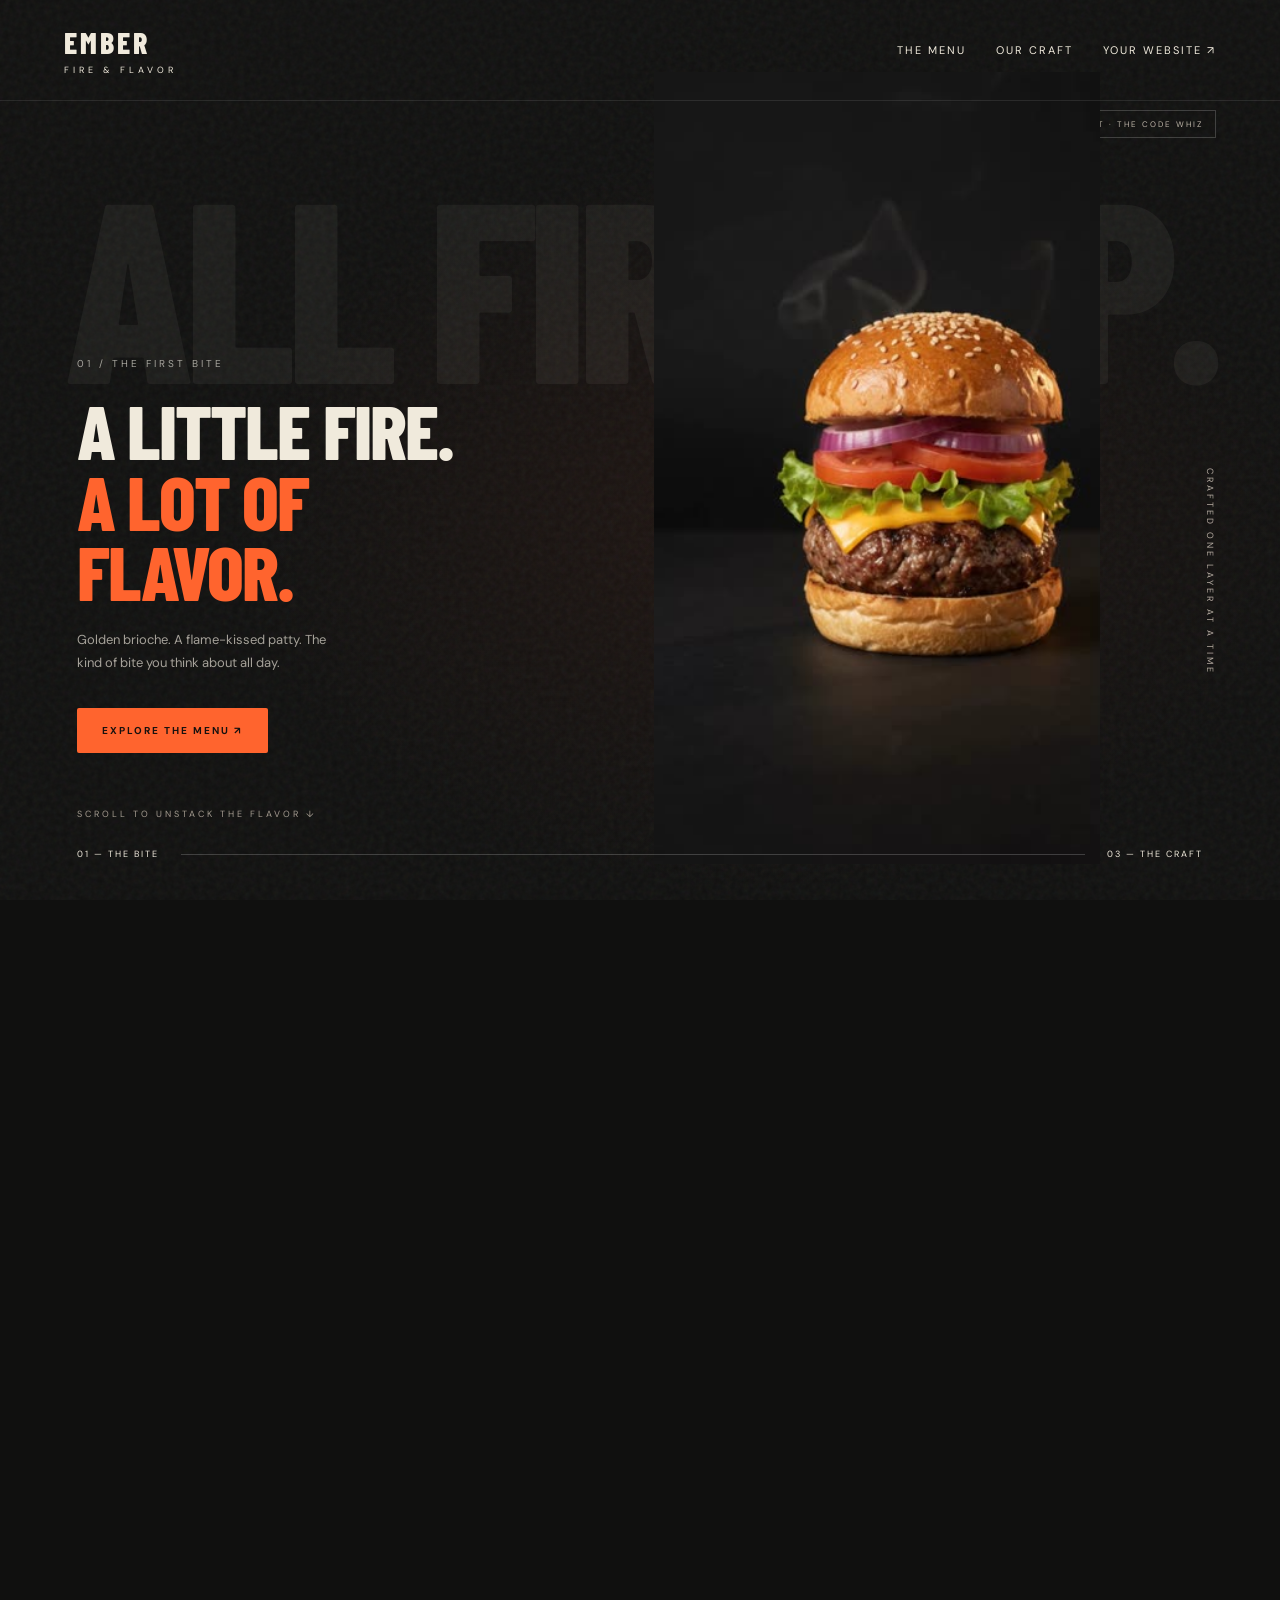
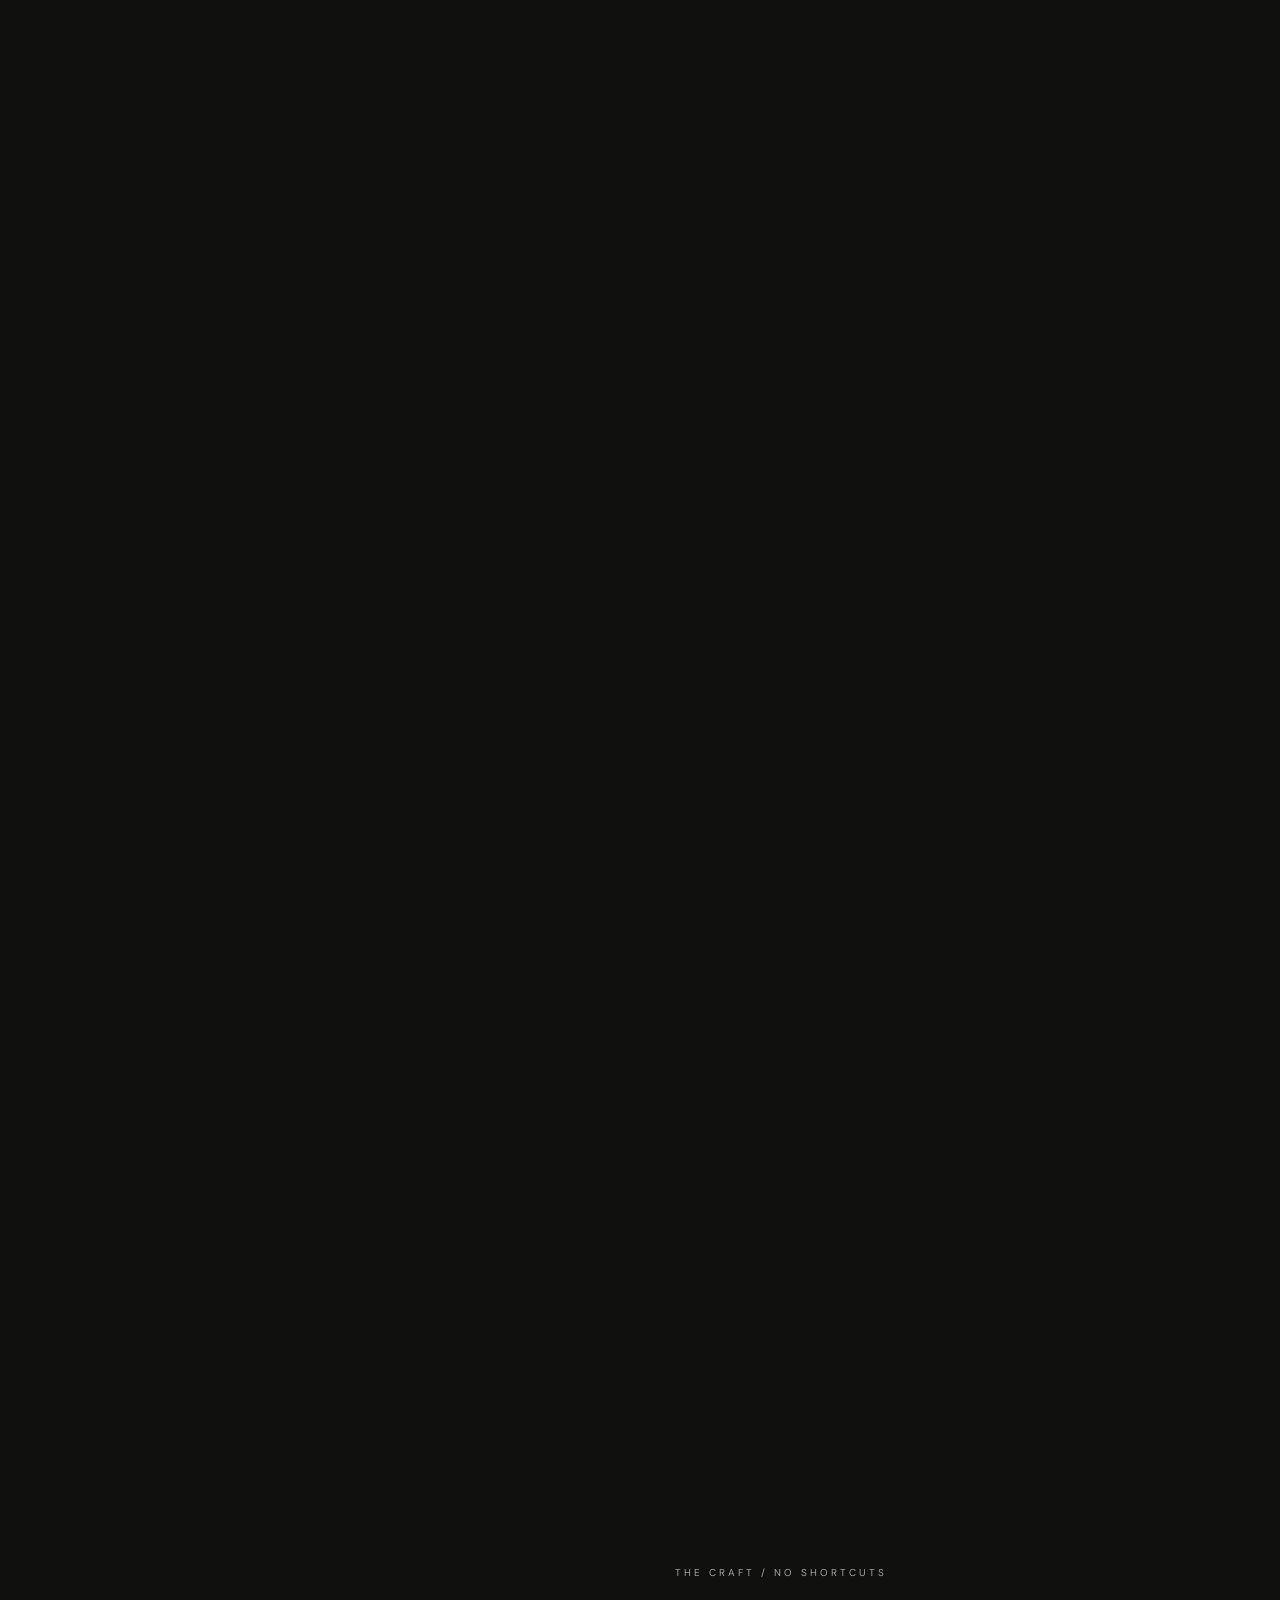
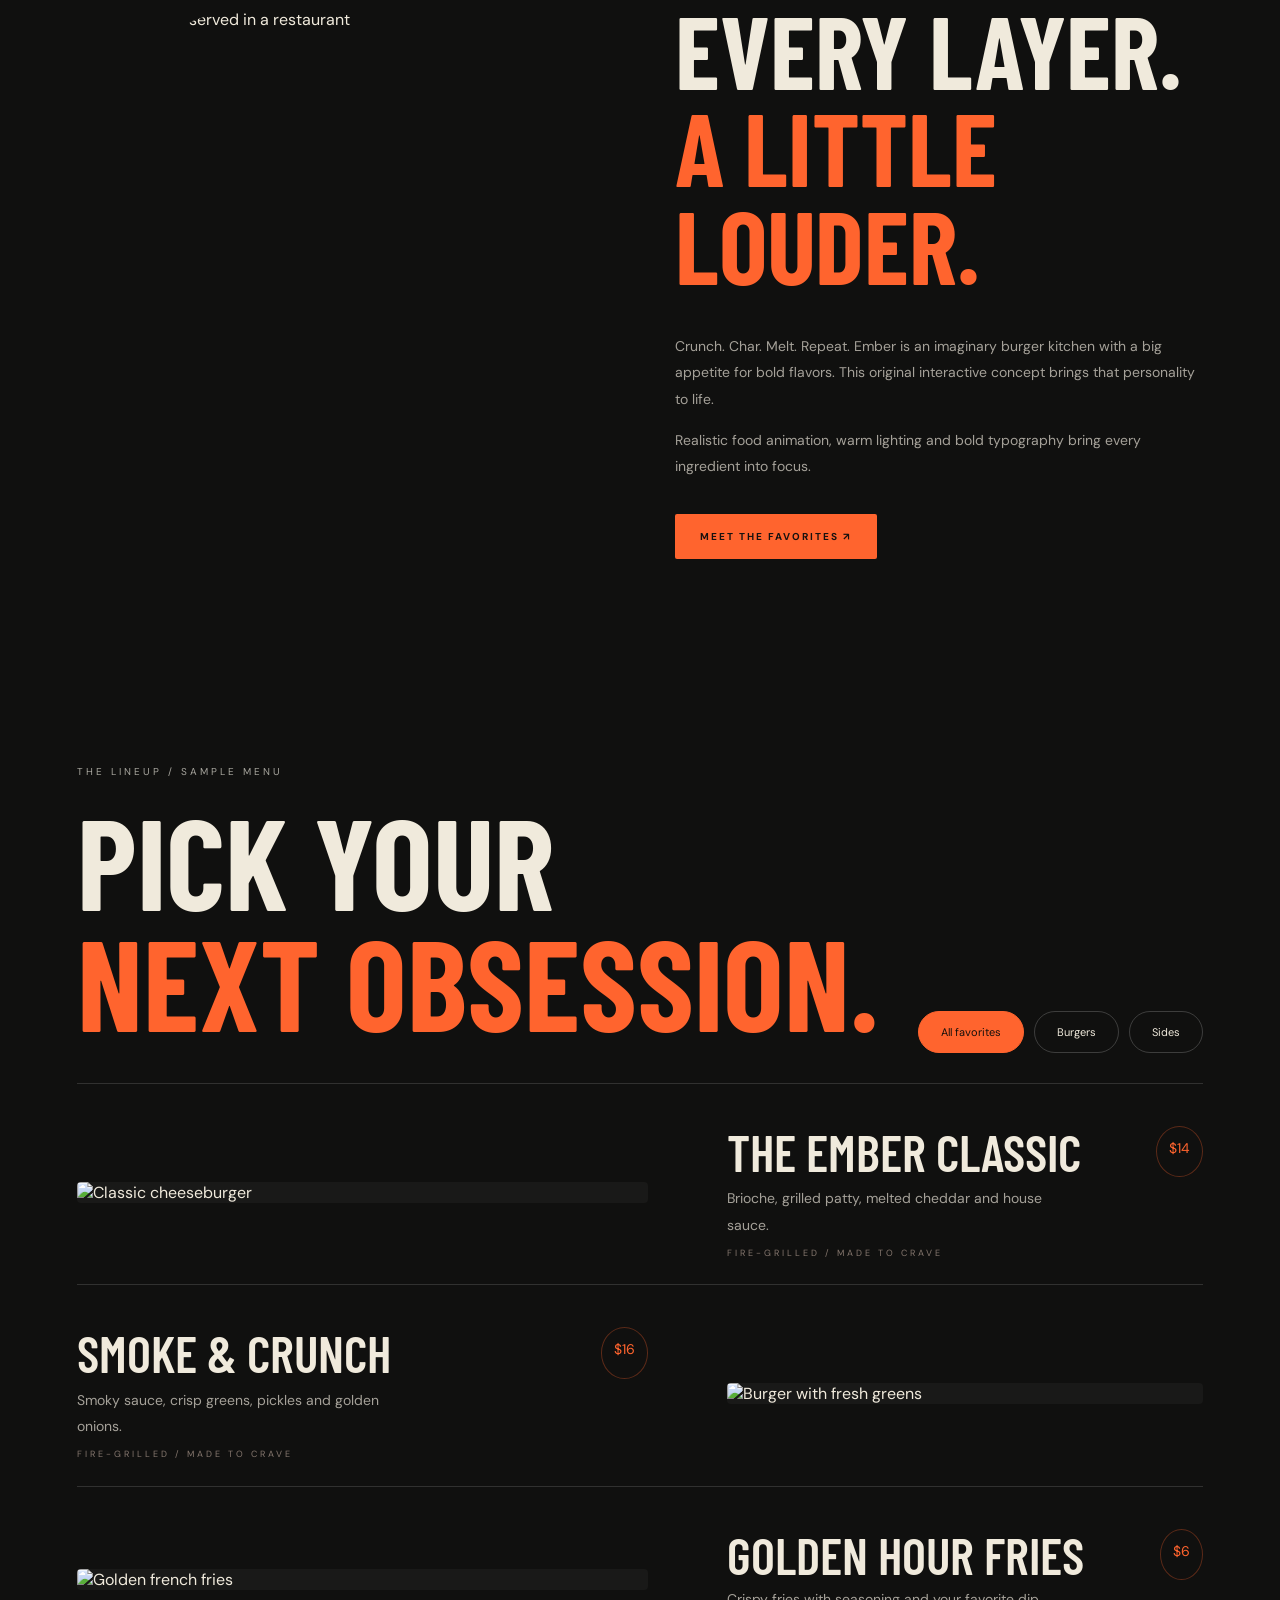
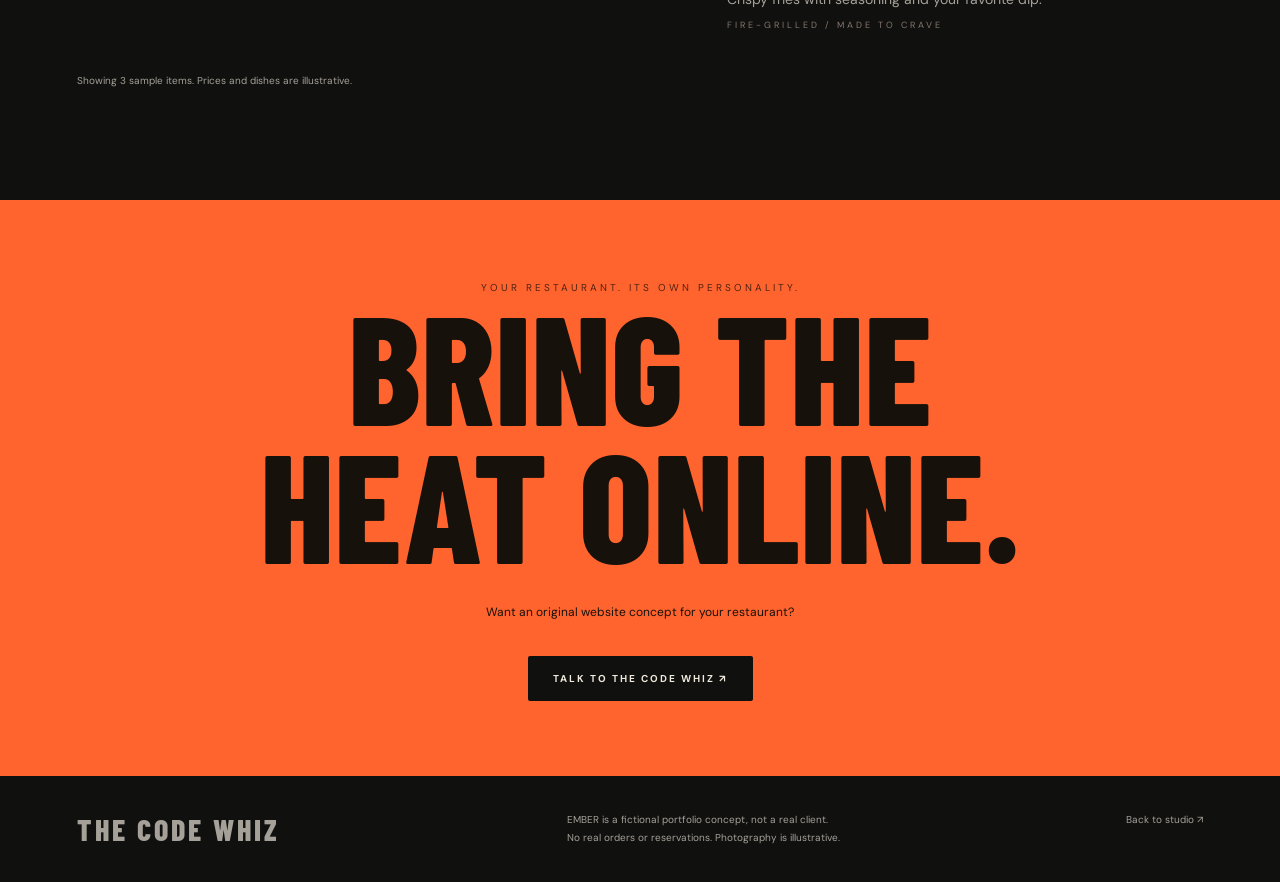
==== commit 5efa0abe: "Use realistic Flow burger frame sequence and editorial restaurant menu" ====
--- a/restaurant-demo.html
+++ b/restaurant-demo.html
@@ -1,6 +1,9 @@
 <!doctype html><html lang="en"><head><meta charset="utf-8"><meta name="viewport" content="width=device-width,initial-scale=1"><meta name="theme-color" content="#10100f"><title>EMBER — A little fire. A lot of flavor.</title><style>
 @import url('https://fonts.googleapis.com/css2?family=Barlow+Condensed:wght@600;700;800&family=DM+Sans:wght@400;500;600&display=swap');
 :root{--bg:#10100f;--orange:#ff642e;--cream:#f0eadc}*{box-sizing:border-box}html{scroll-behavior:smooth}body{margin:0;background:var(--bg);color:var(--cream);font-family:'DM Sans',sans-serif}a{color:inherit;text-decoration:none}button{font:inherit}header{position:absolute;top:0;left:0;width:100%;z-index:10;padding:24px 5%;display:flex;justify-content:space-between;align-items:center;border-bottom:1px solid #ffffff18}.brand{font:800 30px 'Barlow Condensed',sans-serif;letter-spacing:3px}.brand small{display:block;font:9px 'DM Sans',sans-serif;letter-spacing:4px;margin-top:4px}.nav{display:flex;gap:30px;font-size:11px;text-transform:uppercase;letter-spacing:2px}.nav a:hover{color:var(--orange)}.label{font-size:10px;letter-spacing:3px;text-transform:uppercase;color:#a7a59e}.experience{height:340vh;position:relative}.stage{height:100vh;min-height:620px;position:sticky;top:0;overflow:hidden;background:radial-gradient(ellipse at 60% 58%,#4b221740,transparent 50%),#10100f}.grain{position:absolute;inset:0;opacity:.12;pointer-events:none;background-image:url("data:image/svg+xml,%3Csvg viewBox='0 0 180 180' xmlns='http://www.w3.org/2000/svg'%3E%3Cfilter id='n'%3E%3CfeTurbulence type='fractalNoise' baseFrequency='.85' numOctaves='3' stitchTiles='stitch'/%3E%3C/filter%3E%3Cpath fill='%23fff' filter='url(%23n)' opacity='.5' d='M0 0h180v180H0z'/%3E%3C/svg%3E")}.giant{position:absolute;top:20%;left:5%;width:90%;text-align:center;font:800 clamp(90px,20vw,320px)/.8 'Barlow Condensed',sans-serif;letter-spacing:-.04em;color:#e8e2d8;opacity:.1}.scene-copy{position:absolute;left:6%;top:39%;z-index:4;width:30%;max-width:390px}.scene-copy h1{font:800 clamp(52px,6vw,92px)/.92 'Barlow Condensed',sans-serif;text-transform:uppercase;letter-spacing:-.025em;margin:22px 0}.scene-copy h1 span{color:var(--orange)}.scene-copy p{max-width:270px;color:#a5a199;font-size:13px;line-height:1.8}.cta{display:inline-flex;gap:30px;align-items:center;background:var(--orange);color:#17110f;padding:16px 25px;border-radius:2px;font-size:10px;font-weight:700;letter-spacing:2px;text-transform:uppercase;margin-top:20px;transition:background .2s}.cta:hover{background:#ff925d}.art{position:absolute;left:35%;top:14%;width:60%;height:75%;display:grid;place-items:center;perspective:1000px}.burger{width:min(100%,680px);height:100%;overflow:visible;filter:drop-shadow(0 40px 35px #0009)}.layer{transform-box:fill-box;transform-origin:center;will-change:transform}.glow{position:absolute;bottom:12%;left:18%;width:65%;height:13%;border-radius:50%;background:#ff4d17;filter:blur(50px);opacity:.2}.annotation{position:absolute;right:5%;top:52%;font-size:9px;letter-spacing:3px;color:#b6aca2;writing-mode:vertical-rl}.progress{position:absolute;bottom:40px;left:6%;right:6%;display:flex;align-items:center;gap:22px;font-size:9px;letter-spacing:2px}.track{height:1px;flex:1;background:#ffffff30;position:relative}.fill{height:2px;background:var(--orange);width:0}.scrollhint{position:absolute;bottom:80px;left:6%;font-size:9px;letter-spacing:3px;color:#a49b90}.concept{position:absolute;top:110px;right:5%;font-size:8px;letter-spacing:2px;border:1px solid #ffffff30;padding:8px 12px;color:#bcb4a7}.section{max-width:1400px;margin:auto;padding:100px 6%}.section h2{font:700 clamp(55px,8vw,110px)/.95 'Barlow Condensed',sans-serif;text-transform:uppercase;margin:20px 0 40px}.section h2 em{font-style:normal;color:var(--orange)}.story{display:grid;grid-template-columns:1fr 1fr;gap:70px;align-items:center}.photo{height:500px;overflow:hidden;border-radius:3px}.photo img{height:100%;width:100%;object-fit:cover}.section p{color:#a5a199;font-size:14px;line-height:1.9}.menu-head{display:flex;justify-content:space-between;align-items:end;gap:20px}.filters{display:flex;gap:8px;margin-bottom:30px}.filters button{background:transparent;border:1px solid #ffffff30;color:var(--cream);padding:10px 18px;cursor:pointer;font-size:11px}.filters button[aria-pressed=true]{background:var(--orange);border-color:var(--orange);color:#16100c}.cards{display:grid;grid-template-columns:repeat(3,1fr);gap:25px}.card[hidden]{display:none}.card img{width:100%;height:290px;object-fit:cover;transition:transform .5s}.card .pic{overflow:hidden}.card:hover img{transform:scale(1.06)}.card h3{font:600 28px 'Barlow Condensed',sans-serif;display:flex;justify-content:space-between;gap:20px;text-transform:uppercase;margin-bottom:8px}.card p{font-size:12px}.reserve{background:var(--orange);color:#17110c;text-align:center;padding:75px 6%}.reserve h2{font:800 clamp(65px,12vw,170px)/.9 'Barlow Condensed',sans-serif;margin:0 0 30px;text-transform:uppercase}.reserve .cta{background:var(--bg);color:var(--cream)}.reserve p{font-size:12px;line-height:1.8}.footer{padding:35px 6%;display:flex;justify-content:space-between;gap:30px;color:#a5a199;font-size:10px;line-height:1.8}a:focus-visible,button:focus-visible{outline:3px solid #ffa676;outline-offset:5px}@media(max-width:750px){header{padding:20px 6%}.nav{gap:16px;font-size:9px;letter-spacing:1px}.nav a:last-child{display:none}.stage{min-height:680px}.concept{top:94px}.giant{top:20%;font-size:28vw}.scene-copy{top:20%;left:6%;width:90%;max-width:unset}.scene-copy h1{font-size:61px;margin:15px 0}.scene-copy p{font-size:11px;max-width:220px}.scene-copy .cta{padding:12px 18px;margin-top:8px}.art{left:12%;top:42%;width:85%;height:43%}.annotation{top:65%;font-size:7px}.scrollhint{bottom:68px;font-size:8px}.progress{bottom:30px;font-size:8px;gap:10px}.story{grid-template-columns:1fr;gap:35px}.photo{height:370px}.section{padding:65px 6%}.cards{grid-template-columns:1fr}.card img{height:340px}.menu-head{display:block}.filters{flex-wrap:wrap}.footer{flex-direction:column;gap:12px}.reserve{padding:60px 6%}}@media(prefers-reduced-motion:reduce){html{scroll-behavior:auto}.experience{height:100vh}.layer{transform:none!important}.card img{transition:none}}
-</style></head><body><div class="experience" id="experience"><section class="stage"><header><a class="brand" href="#">EMBER<small>FIRE &amp; FLAVOR</small></a><nav class="nav"><a href="#menu">The menu</a><a href="#story">Our craft</a><a href="#contact">Your website ↗</a></nav></header><span class="concept">ORIGINAL DESIGN CONCEPT · THE CODE WHIZ</span><div class="giant" aria-hidden="true">ALL FIRED UP.</div><div class="grain"></div><div class="scene-copy"><span class="label" id="chapter">01 / The first bite</span><h1 id="scene-title">A little fire.<br><span>A lot of flavor.</span></h1><p id="scene-text">Golden brioche. A flame-kissed patty. The kind of bite you think about all day.</p><a class="cta" href="#menu">Explore the menu ↗</a></div><div class="art"><div class="glow"></div><svg class="burger" viewBox="0 0 700 650" role="img" aria-label="Illustrated flame-grilled burger whose ingredients separate as you scroll"><defs><linearGradient id="bun" x2="0" y2="1"><stop stop-color="#efbf72"/><stop offset=".45" stop-color="#d98b32"/><stop offset="1" stop-color="#78401a"/></linearGradient><linearGradient id="meat" x2="0" y2="1"><stop stop-color="#6b3825"/><stop offset=".5" stop-color="#382017"/><stop offset="1" stop-color="#1b100c"/></linearGradient><linearGradient id="cheese" x2="0" y2="1"><stop stop-color="#ffd665"/><stop offset="1" stop-color="#e78713"/></linearGradient><linearGradient id="tomato" x2="0" y2="1"><stop stop-color="#fd7948"/><stop offset="1" stop-color="#ab2518"/></linearGradient><filter id="texture"><feTurbulence type="fractalNoise" baseFrequency=".09" numOctaves="3" result="noise"/><feComposite in="noise" in2="SourceGraphic" operator="in" result="tex"/><feBlend in="SourceGraphic" in2="tex" mode="soft-light"/></filter></defs><ellipse cx="350" cy="558" rx="225" ry="25" fill="#000" opacity=".5"/><g class="layer" data-depth="-2"><path d="M130 464 Q350 435 570 464 L558 506 Q350 551 141 506Z" fill="url(#bun)"/><ellipse cx="350" cy="464" rx="220" ry="32" fill="#b87730"/></g><g class="layer" data-depth="-1"><path d="M124 416 Q142 390 163 413 Q180 390 207 410 Q234 383 262 405 Q291 385 316 412 Q349 381 378 410 Q410 390 445 410 Q476 386 506 412 Q532 390 570 418 L565 447 Q529 426 500 448 Q467 430 439 451 Q397 430 366 452 Q327 431 296 449 Q258 430 224 445 Q184 429 150 443Z" fill="#659229"/><path d="M144 425 Q350 393 561 429" stroke="#9dbf42" stroke-width="6" fill="none"/></g><g class="layer" data-depth="0"><path d="M125 366 Q350 338 575 368 L567 410 Q542 427 513 415 Q474 435 431 420 Q396 436 352 421 Q308 435 267 419 Q226 438 190 418 Q152 430 130 410Z" fill="url(#meat)" filter="url(#texture)"/><path d="M150 382L230 401M250 375L335 400M360 375L445 400M470 378L547 395" stroke="#b87237" stroke-width="5" opacity=".5"/></g><g class="layer" data-depth="1"><path d="M137 347 Q350 317 562 347 L519 378 L462 373 L412 416 L380 372 L315 377 L267 403 L221 367 L159 376Z" fill="url(#cheese)"/><path d="M160 345Q350 328 536 347" stroke="#fff0a1" stroke-width="3" opacity=".5"/></g><g class="layer" data-depth="2"><ellipse cx="253" cy="327" rx="111" ry="25" fill="url(#tomato)"/><ellipse cx="448" cy="327" rx="111" ry="25" fill="url(#tomato)"/><ellipse cx="253" cy="319" rx="94" ry="17" fill="#de4930" stroke="#ffad69" stroke-width="3"/><ellipse cx="448" cy="319" rx="94" ry="17" fill="#de4930" stroke="#ffad69" stroke-width="3"/></g><g class="layer" data-depth="3"><ellipse cx="271" cy="296" rx="98" ry="19" fill="none" stroke="#b87598" stroke-width="10"/><ellipse cx="416" cy="294" rx="100" ry="18" fill="none" stroke="#d4a7c5" stroke-width="9"/></g><g class="layer" data-depth="4"><path d="M126 284 C132 105 568 105 574 284 Q350 330 126 284Z" fill="url(#bun)" filter="url(#texture)"/><ellipse cx="350" cy="285" rx="223" ry="30" fill="#955323"/><path d="M142 279 C180 130 503 131 556 274" fill="none" stroke="#ffc778" stroke-width="4" opacity=".25"/><ellipse cx="225" cy="212" rx="6" ry="2.5" fill="#ffe6ae" transform="rotate(-20 225 212)"/><ellipse cx="278" cy="173" rx="6" ry="2.5" fill="#ffe6ae" transform="rotate(32 278 173)"/><ellipse cx="330" cy="200" rx="6" ry="2.5" fill="#ffe6ae" transform="rotate(-40 330 200)"/><ellipse cx="390" cy="167" rx="6" ry="2.5" fill="#ffe6ae" transform="rotate(-20 390 167)"/><ellipse cx="454" cy="210" rx="6" ry="2.5" fill="#ffe6ae" transform="rotate(35 454 210)"/><ellipse cx="500" cy="250" rx="6" ry="2.5" fill="#ffe6ae" transform="rotate(-10 500 250)"/><ellipse cx="186" cy="259" rx="6" ry="2.5" fill="#ffe6ae" transform="rotate(25 186 259)"/><ellipse cx="283" cy="253" rx="6" ry="2.5" fill="#ffe6ae" transform="rotate(-30 283 253)"/><ellipse cx="366" cy="242" rx="6" ry="2.5" fill="#ffe6ae" transform="rotate(40 366 242)"/><ellipse cx="422" cy="267" rx="6" ry="2.5" fill="#ffe6ae" transform="rotate(-10 422 267)"/><ellipse cx="347" cy="157" rx="6" ry="2.5" fill="#ffe6ae" transform="rotate(10 347 157)"/><ellipse cx="465" cy="247" rx="6" ry="2.5" fill="#ffe6ae" transform="rotate(-45 465 247)"/></g></svg></div><span class="annotation">CRAFTED ONE LAYER AT A TIME</span><span class="scrollhint">SCROLL TO UNSTACK THE FLAVOR ↓</span><div class="progress"><span id="step">01 — THE BITE</span><div class="track"><div class="fill" id="fill"></div></div><span>03 — THE CRAFT</span></div></section></div><main><section class="section story" id="story"><div class="photo"><img loading="lazy" src="https://images.unsplash.com/photo-1550547660-d9450f859349?auto=format&fit=crop&w=1000&q=85" alt="Juicy burger served in a restaurant"></div><div><span class="label">The craft / No shortcuts</span><h2>Every layer.<br><em>A little louder.</em></h2><p>Crunch. Char. Melt. Repeat. Ember is an imaginary burger kitchen with a big appetite for bold flavors. This original interactive concept brings that personality to life.</p><p>Scroll-driven ingredient movement, warm lighting and generous typography turn a simple menu into a little experience.</p><a class="cta" href="#menu">Meet the favorites ↗</a></div></section><section class="section" id="menu"><div class="menu-head"><div><span class="label">The lineup / Sample menu</span><h2>Pick your<br><em>next obsession.</em></h2></div><div class="filters" aria-label="Filter sample menu"><button aria-pressed="true" data-filter="all">All favorites</button><button aria-pressed="false" data-filter="burger">Burgers</button><button aria-pressed="false" data-filter="side">Sides</button></div></div><div class="cards"><article class="card" data-category="burger"><div class="pic"><img loading="lazy" src="https://images.unsplash.com/photo-1568901346375-23c9450c58cd?auto=format&fit=crop&w=850&q=80" alt="Classic cheeseburger"></div><h3>The Ember Classic <span>$14</span></h3><p>Brioche, grilled patty, melted cheddar and house sauce.</p></article><article class="card" data-category="burger"><div class="pic"><img loading="lazy" src="https://images.unsplash.com/photo-1550547660-d9450f859349?auto=format&fit=crop&w=850&q=80" alt="Burger with fresh greens"></div><h3>Smoke &amp; Crunch <span>$16</span></h3><p>Smoky sauce, crisp greens, pickles and golden onions.</p></article><article class="card" data-category="side"><div class="pic"><img loading="lazy" src="https://images.unsplash.com/photo-1573080496219-bb080dd4f877?auto=format&fit=crop&w=850&q=80" alt="Golden french fries"></div><h3>Golden Hour Fries <span>$6</span></h3><p>Crispy fries with seasoning and your favorite dip.</p></article></div><p id="menu-status" role="status" style="font-size:10px">Showing 3 sample items. Prices and dishes are illustrative.</p></section><section class="reserve" id="contact"><span class="label" style="color:#502313">Your restaurant. Its own personality.</span><h2>Bring the<br>heat online.</h2><p>Want an original website concept for your restaurant?</p><a class="cta" href="mailto:thecodewhiz.ai@gmail.com?subject=Ember%20restaurant%20website%20inquiry">Talk to The Code Whiz ↗</a></section></main><footer class="footer"><a class="brand" href="index.html">THE CODE WHIZ</a><span>EMBER is a fictional portfolio concept, not a real client.<br>No real orders or reservations. Photography is illustrative.</span><a href="index.html#projects">Back to studio ↗</a></footer><script>
-const exp=document.getElementById('experience'),layers=[...document.querySelectorAll('.layer')],reduced=matchMedia('(prefers-reduced-motion: reduce)').matches;let scheduled=false;function render(){scheduled=false;const rect=exp.getBoundingClientRect(),p=Math.max(0,Math.min(1,-rect.top/(exp.offsetHeight-innerHeight)));const spread=Math.sin(p*Math.PI)*1.05;layers.forEach((el,i)=>{const d=Number(el.dataset.depth);el.style.transform=`translate(${Math.sin(p*Math.PI*2+d)*spread*8}px,${-d*spread*43}px) rotate(${(i%2?1:-1)*spread*3}deg)`});document.querySelector('.burger').style.transform=`rotate(${Math.sin(p*Math.PI)*-8}deg) scale(${1+Math.sin(p*Math.PI)*.06})`;document.getElementById('fill').style.width=p*100+'%';const n=p<.3?0:p<.72?1:2;document.getElementById('chapter').textContent=['01 / The first bite','02 / The flavor, unstacked','03 / Made to come together'][n];document.getElementById('scene-title').innerHTML=['A little fire.<br><span>A lot of flavor.</span>','Every layer.<br><span>Worth the wait.</span>','All together.<br><span>All fired up.</span>'][n];document.getElementById('scene-text').textContent=['Golden brioche. A flame-kissed patty. The kind of bite you think about all day.','Scroll a little further. Fresh crunch, melted cheddar and golden brioche reveal themselves.','A bold little kitchen, imagined for people who take their burgers seriously.'][n];document.getElementById('step').textContent=['01 — THE BITE','02 — THE LAYERS','03 — THE CRAFT'][n]}if(!reduced){addEventListener('scroll',()=>{if(!scheduled){scheduled=true;requestAnimationFrame(render)}},{passive:true});addEventListener('resize',render);render()}document.querySelectorAll('[data-filter]').forEach(button=>button.addEventListener('click',()=>{document.querySelectorAll('[data-filter]').forEach(b=>b.setAttribute('aria-pressed',String(b===button)));let count=0;document.querySelectorAll('[data-category]').forEach(c=>{c.hidden=button.dataset.filter!=='all'&&c.dataset.category!==button.dataset.filter;if(!c.hidden)count++});document.getElementById('menu-status').textContent=`Showing ${count} sample items. Prices and dishes are illustrative.`}));
+
+.art{left:42%;top:8%;width:53%;height:88%}.burger{width:auto;max-width:100%;height:100%;filter:none;object-fit:contain;mix-blend-mode:lighten}.food-fallback{position:absolute;height:100%;width:auto;max-width:100%;object-fit:contain}.glow{display:none}.giant{opacity:.055}.menu-head h2{font-size:clamp(65px,10vw,145px)}.cards{display:flex;flex-direction:column;gap:0}.card{display:grid;grid-template-columns:1.2fr 1fr;align-items:center;gap:7%;border-top:1px solid #ffffff24;padding:42px 0;position:relative}.card .pic{grid-row:1 / 4;border-radius:4px;background:#191918}.card img{height:420px}.card h3{font-size:clamp(35px,4vw,60px);line-height:1;margin:0;align-self:end}.card h3 span{font:14px 'DM Sans',sans-serif;color:var(--orange);border:1px solid #ff642e50;padding:12px;border-radius:50%}.card p{font-size:14px;margin:0;align-self:start;max-width:320px}.card:after{content:'FIRE-GRILLED / MADE TO CRAVE';grid-column:2;font-size:9px;letter-spacing:3px;color:#85776e;align-self:start}.card:nth-child(2) .pic{grid-column:2}.card:nth-child(2) h3,.card:nth-child(2) p,.card:nth-child(2):after{grid-column:1;grid-row:auto}.card:nth-child(2) h3{grid-row:1}.card:nth-child(2) p{grid-row:2}.card:nth-child(2):after{grid-row:3}.filters button{border-radius:100px;padding:13px 22px}.filters{gap:10px}.photo{border-radius:180px 180px 4px 4px}
+@media(max-width:750px){.art{left:21%;top:38%;width:78%;height:53%}.scene-copy{top:19%}.scene-copy h1{font-size:52px}.scene-copy p{max-width:205px}.scene-copy .cta{font-size:8px}.card,.card:nth-child(2){display:flex;flex-direction:column;align-items:stretch;gap:18px;padding:28px 0}.card img{height:340px}.card h3{align-self:auto;font-size:40px}.card p{align-self:auto}.card:after{align-self:auto}.annotation{right:3%}.concept{font-size:7px}.burger{max-width:100%}.progress{z-index:5}}
+</style></head><body><div class="experience" id="experience"><section class="stage"><header><a class="brand" href="#">EMBER<small>FIRE &amp; FLAVOR</small></a><nav class="nav"><a href="#menu">The menu</a><a href="#story">Our craft</a><a href="#contact">Your website ↗</a></nav></header><span class="concept">ORIGINAL DESIGN CONCEPT · THE CODE WHIZ</span><div class="giant" aria-hidden="true">ALL FIRED UP.</div><div class="grain"></div><div class="scene-copy"><span class="label" id="chapter">01 / The first bite</span><h1 id="scene-title">A little fire.<br><span>A lot of flavor.</span></h1><p id="scene-text">Golden brioche. A flame-kissed patty. The kind of bite you think about all day.</p><a class="cta" href="#menu">Explore the menu ↗</a></div><div class="art"><div class="glow"></div><canvas class="burger" id="food-canvas" width="360" height="640" role="img" aria-label="Realistic burger ingredients separate as you scroll"></canvas><img class="food-fallback" id="food-fallback" src="assets/ember/poster.jpg" alt="Realistic gourmet burger"></div><span class="annotation">CRAFTED ONE LAYER AT A TIME</span><span class="scrollhint">SCROLL TO UNSTACK THE FLAVOR ↓</span><div class="progress"><span id="step">01 — THE BITE</span><div class="track"><div class="fill" id="fill"></div></div><span>03 — THE CRAFT</span></div></section></div><main><section class="section story" id="story"><div class="photo"><img loading="lazy" src="https://images.unsplash.com/photo-1550547660-d9450f859349?auto=format&fit=crop&w=1000&q=85" alt="Juicy burger served in a restaurant"></div><div><span class="label">The craft / No shortcuts</span><h2>Every layer.<br><em>A little louder.</em></h2><p>Crunch. Char. Melt. Repeat. Ember is an imaginary burger kitchen with a big appetite for bold flavors. This original interactive concept brings that personality to life.</p><p>Realistic food animation, warm lighting and bold typography bring every ingredient into focus.</p><a class="cta" href="#menu">Meet the favorites ↗</a></div></section><section class="section" id="menu"><div class="menu-head"><div><span class="label">The lineup / Sample menu</span><h2>Pick your<br><em>next obsession.</em></h2></div><div class="filters" aria-label="Filter sample menu"><button aria-pressed="true" data-filter="all">All favorites</button><button aria-pressed="false" data-filter="burger">Burgers</button><button aria-pressed="false" data-filter="side">Sides</button></div></div><div class="cards"><article class="card" data-category="burger"><div class="pic"><img loading="lazy" src="https://images.unsplash.com/photo-1568901346375-23c9450c58cd?auto=format&fit=crop&w=850&q=80" alt="Classic cheeseburger"></div><h3>The Ember Classic <span>$14</span></h3><p>Brioche, grilled patty, melted cheddar and house sauce.</p></article><article class="card" data-category="burger"><div class="pic"><img loading="lazy" src="https://images.unsplash.com/photo-1550547660-d9450f859349?auto=format&fit=crop&w=850&q=80" alt="Burger with fresh greens"></div><h3>Smoke &amp; Crunch <span>$16</span></h3><p>Smoky sauce, crisp greens, pickles and golden onions.</p></article><article class="card" data-category="side"><div class="pic"><img loading="lazy" src="https://images.unsplash.com/photo-1573080496219-bb080dd4f877?auto=format&fit=crop&w=850&q=80" alt="Golden french fries"></div><h3>Golden Hour Fries <span>$6</span></h3><p>Crispy fries with seasoning and your favorite dip.</p></article></div><p id="menu-status" role="status" style="font-size:10px">Showing 3 sample items. Prices and dishes are illustrative.</p></section><section class="reserve" id="contact"><span class="label" style="color:#502313">Your restaurant. Its own personality.</span><h2>Bring the<br>heat online.</h2><p>Want an original website concept for your restaurant?</p><a class="cta" href="mailto:thecodewhiz.ai@gmail.com?subject=Ember%20restaurant%20website%20inquiry">Talk to The Code Whiz ↗</a></section></main><footer class="footer"><a class="brand" href="index.html">THE CODE WHIZ</a><span>EMBER is a fictional portfolio concept, not a real client.<br>No real orders or reservations. Photography is illustrative.</span><a href="index.html#projects">Back to studio ↗</a></footer><script>
+const exp=document.getElementById('experience'),canvas=document.getElementById('food-canvas'),ctx=canvas.getContext('2d'),fallback=document.getElementById('food-fallback'),reduced=matchMedia('(prefers-reduced-motion: reduce)').matches;const sheets=[];let scheduled=false,lastFrame=-1;function render(){scheduled=false;const rect=exp.getBoundingClientRect(),range=Math.max(1,exp.offsetHeight-innerHeight),p=reduced?0:Math.max(0,Math.min(1,-rect.top/range));const frame=Math.min(79,Math.round(p*79)),sheet=sheets[Math.floor(frame/20)],tile=frame%20;if(sheet&&sheet.complete&&sheet.naturalWidth&&frame!==lastFrame){ctx.drawImage(sheet,(tile%5)*360,Math.floor(tile/5)*640,360,640,0,0,360,640);fallback.hidden=true;lastFrame=frame}document.getElementById('fill').style.width=p*100+'%';const n=p<.28?0:p<.72?1:2;document.getElementById('chapter').textContent=['01 / The first bite','02 / The flavor, unstacked','03 / Every ingredient counts'][n];document.getElementById('scene-title').innerHTML=['A little fire.<br><span>A lot of flavor.</span>','Every layer.<br><span>Worth the wait.</span>','Nothing hidden.<br><span>All flavor.</span>'][n];document.getElementById('scene-text').textContent=['Golden brioche. A flame-kissed patty. The kind of bite you think about all day.','Fresh crunch. Golden cheese. A little smoke. Scroll to discover what makes the bite.','An original cinematic concept for a kitchen with a personality of its own.'][n];document.getElementById('step').textContent=['01 — THE BITE','02 — THE LAYERS','03 — THE CRAFT'][n]}function schedule(){if(!scheduled){scheduled=true;requestAnimationFrame(render)}}for(let i=0;i<4;i++){const img=new Image();sheets.push(img);img.onload=schedule;img.src=`assets/ember/sequence-${String(i+1).padStart(2,'0')}.jpg`}addEventListener('scroll',schedule,{passive:true});addEventListener('resize',schedule);render();document.querySelectorAll('[data-filter]').forEach(button=>button.addEventListener('click',()=>{document.querySelectorAll('[data-filter]').forEach(b=>b.setAttribute('aria-pressed',String(b===button)));let count=0;document.querySelectorAll('[data-category]').forEach(c=>{c.hidden=button.dataset.filter!=='all'&&c.dataset.category!==button.dataset.filter;if(!c.hidden)count++});document.getElementById('menu-status').textContent=`Showing ${count} sample items. Prices and dishes are illustrative.`}));
 </script></body></html>
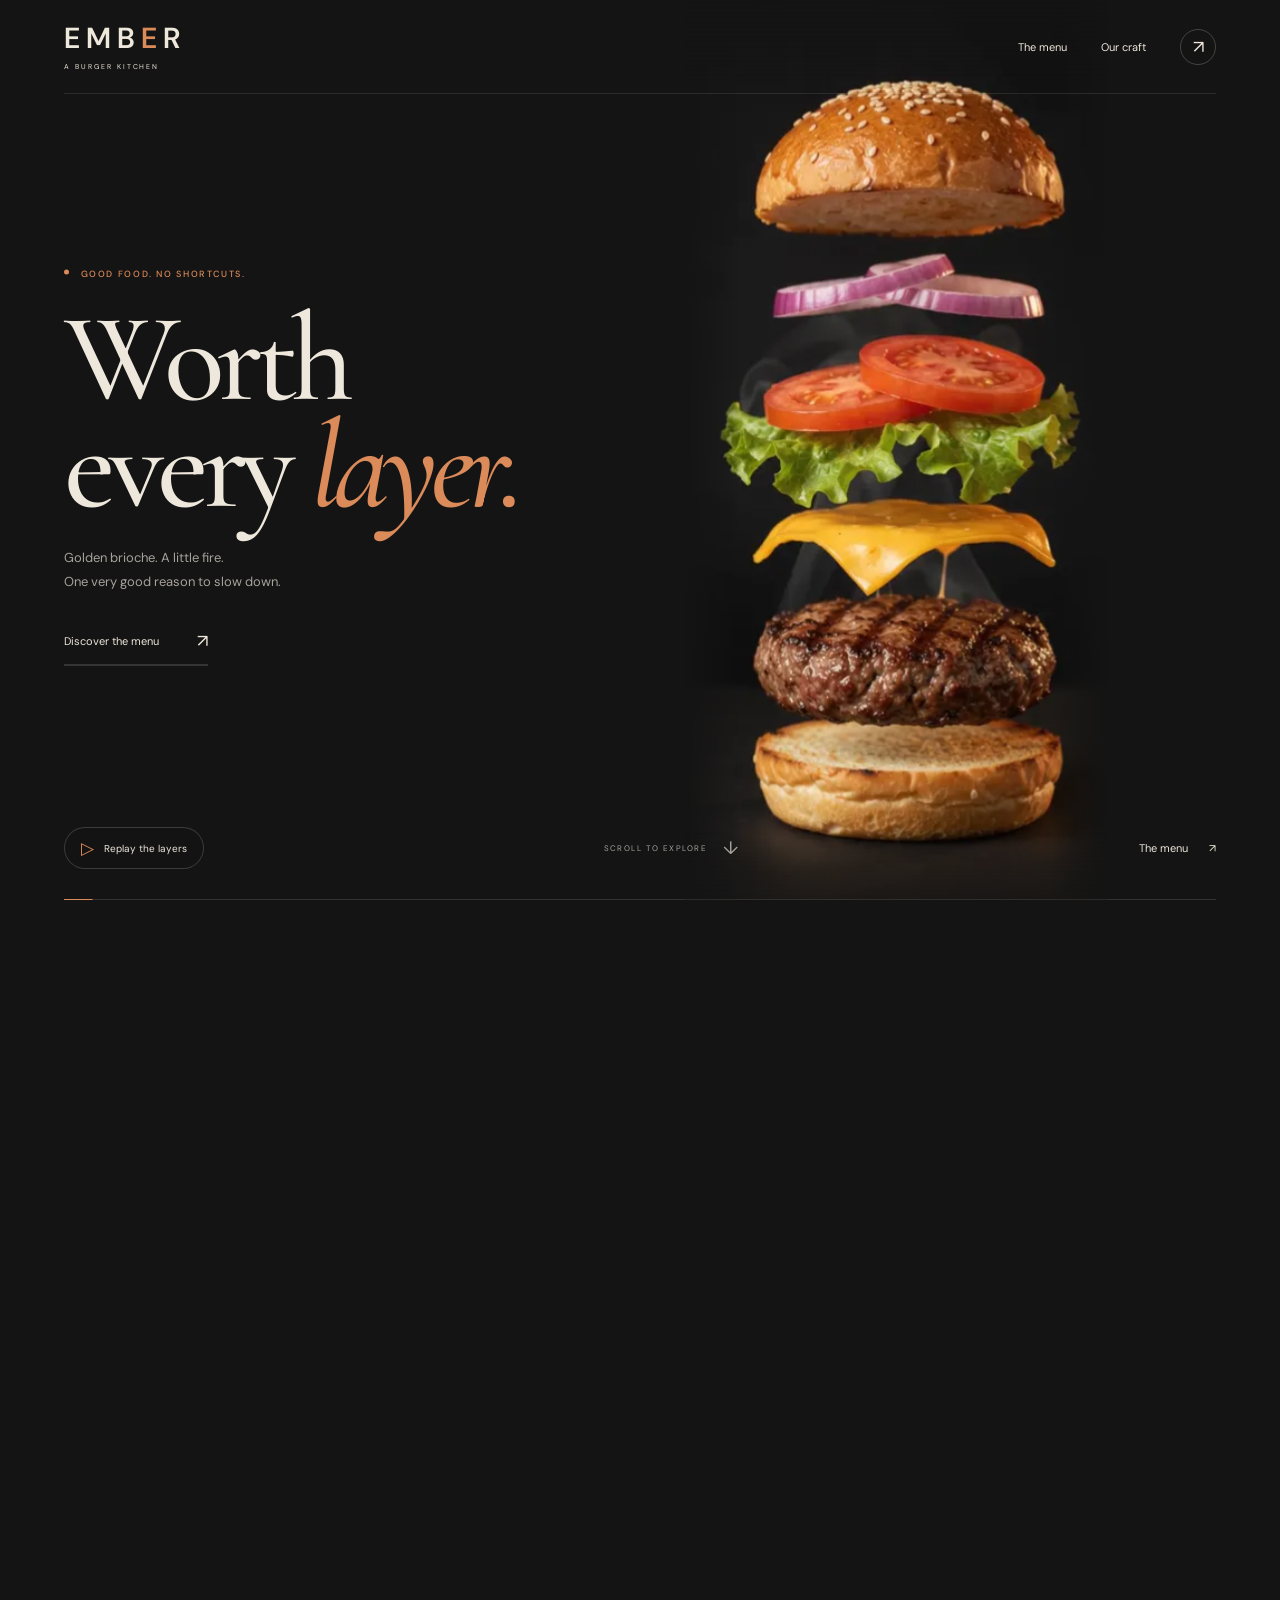
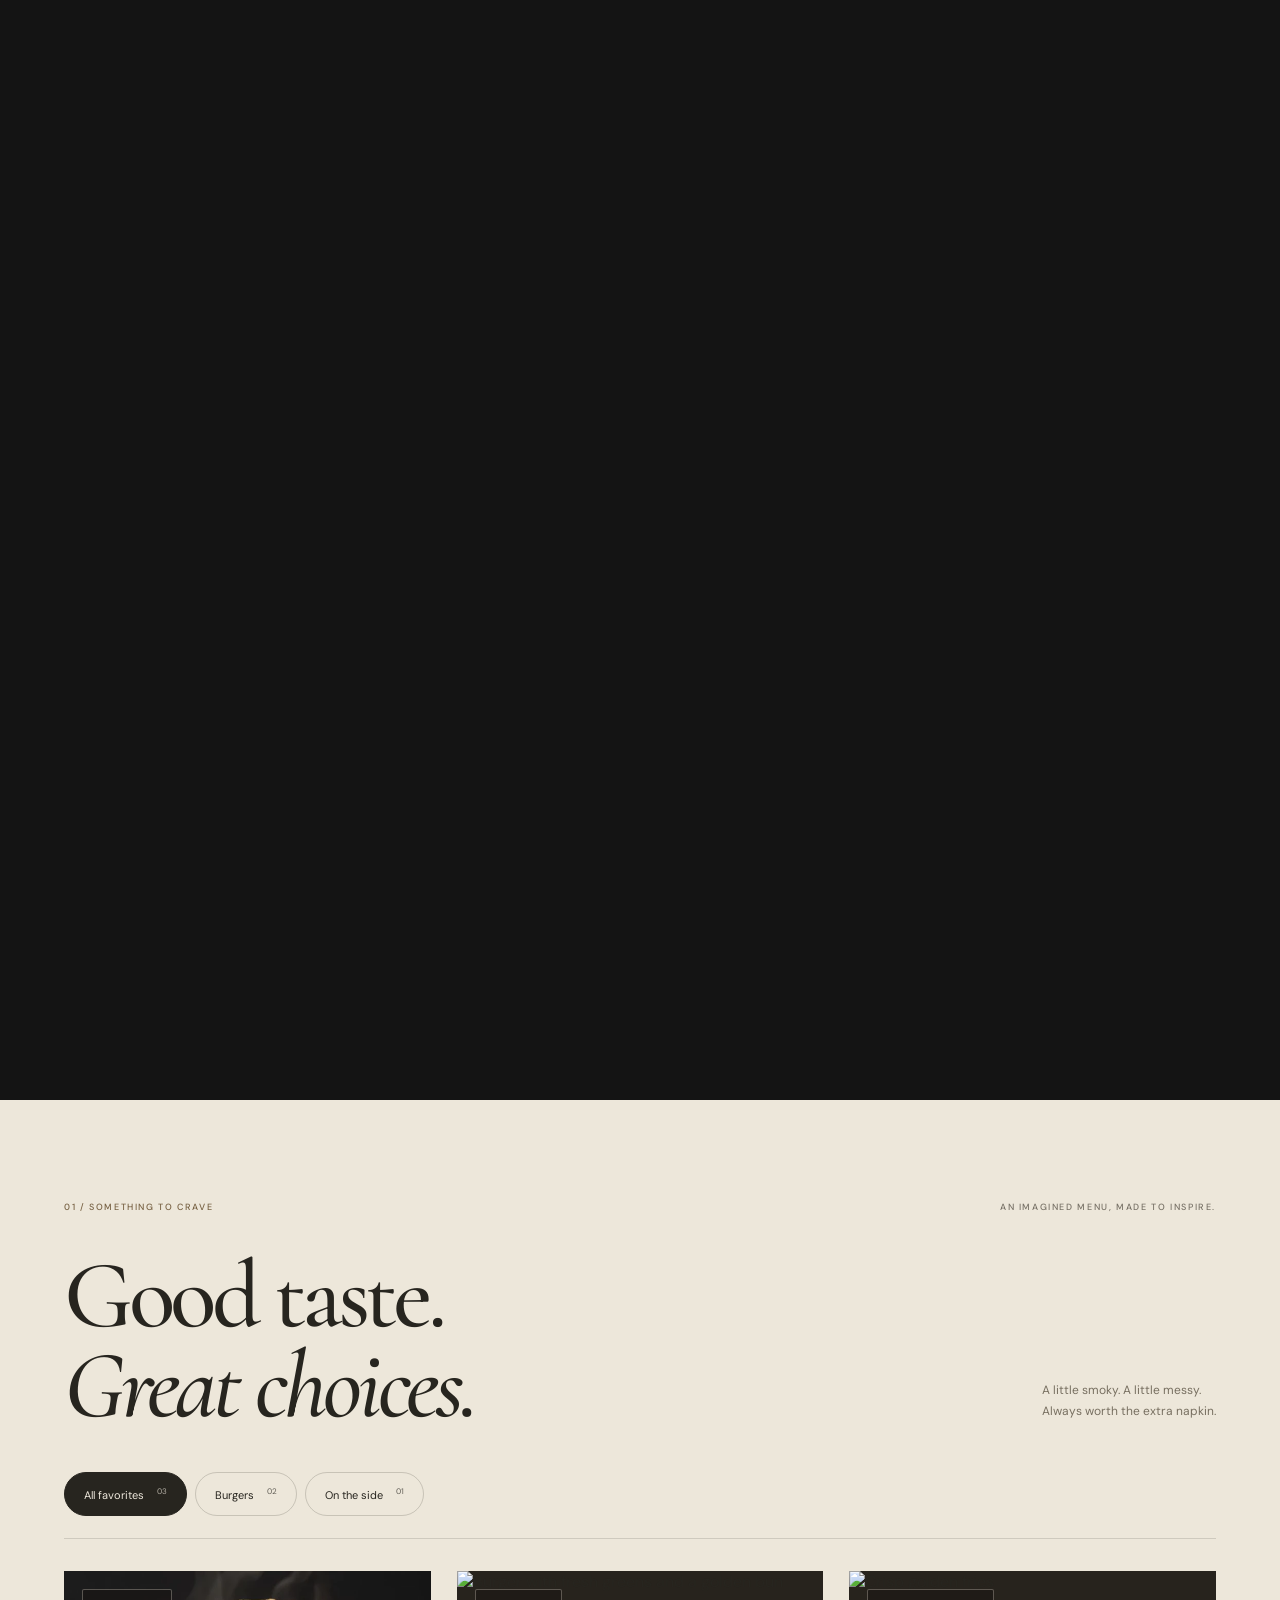
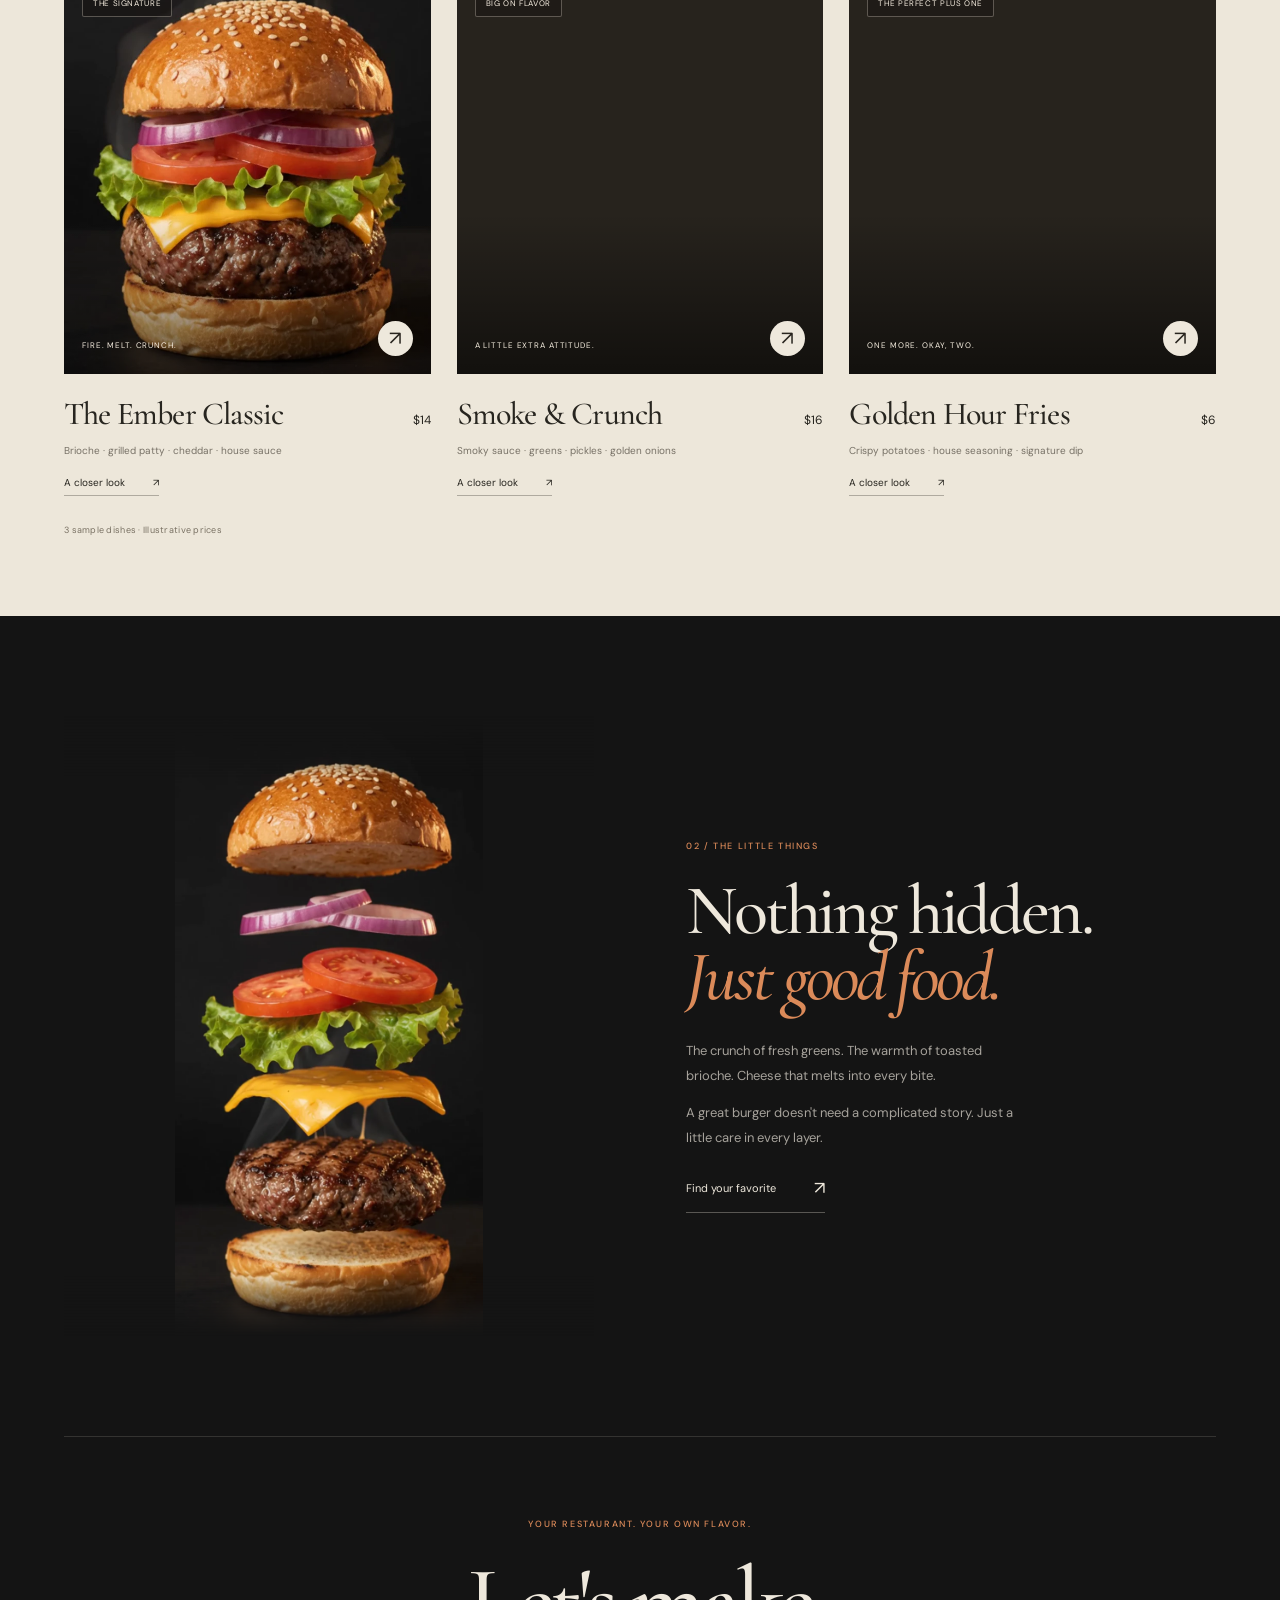
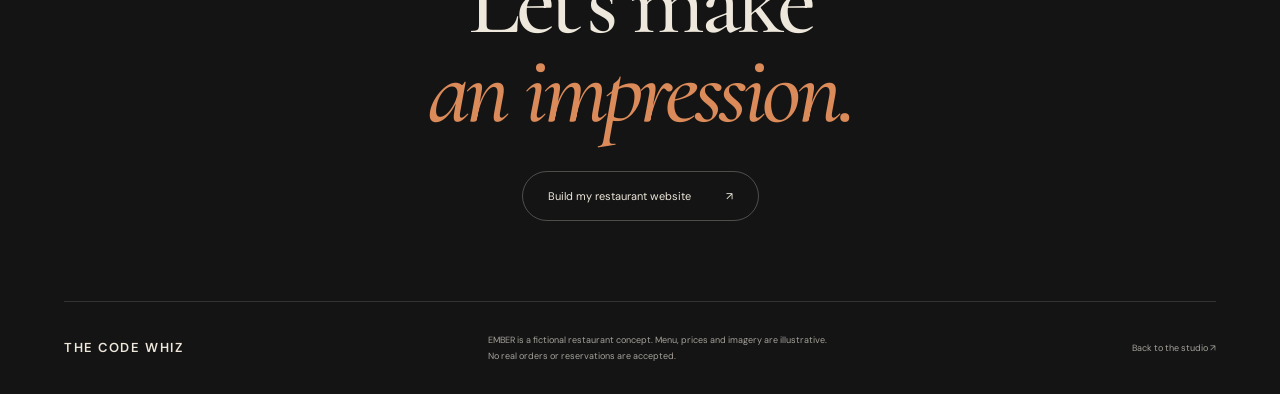
==== commit 69de03d9: "Fix Ember mobile composition and smooth original-rate video scroll; align production with current ma" ====
--- a/restaurant-demo.html
+++ b/restaurant-demo.html
@@ -1,9 +1,75 @@
-<!doctype html><html lang="en"><head><meta charset="utf-8"><meta name="viewport" content="width=device-width,initial-scale=1"><meta name="theme-color" content="#10100f"><title>EMBER — A little fire. A lot of flavor.</title><style>
-@import url('https://fonts.googleapis.com/css2?family=Barlow+Condensed:wght@600;700;800&family=DM+Sans:wght@400;500;600&display=swap');
-:root{--bg:#10100f;--orange:#ff642e;--cream:#f0eadc}*{box-sizing:border-box}html{scroll-behavior:smooth}body{margin:0;background:var(--bg);color:var(--cream);font-family:'DM Sans',sans-serif}a{color:inherit;text-decoration:none}button{font:inherit}header{position:absolute;top:0;left:0;width:100%;z-index:10;padding:24px 5%;display:flex;justify-content:space-between;align-items:center;border-bottom:1px solid #ffffff18}.brand{font:800 30px 'Barlow Condensed',sans-serif;letter-spacing:3px}.brand small{display:block;font:9px 'DM Sans',sans-serif;letter-spacing:4px;margin-top:4px}.nav{display:flex;gap:30px;font-size:11px;text-transform:uppercase;letter-spacing:2px}.nav a:hover{color:var(--orange)}.label{font-size:10px;letter-spacing:3px;text-transform:uppercase;color:#a7a59e}.experience{height:340vh;position:relative}.stage{height:100vh;min-height:620px;position:sticky;top:0;overflow:hidden;background:radial-gradient(ellipse at 60% 58%,#4b221740,transparent 50%),#10100f}.grain{position:absolute;inset:0;opacity:.12;pointer-events:none;background-image:url("data:image/svg+xml,%3Csvg viewBox='0 0 180 180' xmlns='http://www.w3.org/2000/svg'%3E%3Cfilter id='n'%3E%3CfeTurbulence type='fractalNoise' baseFrequency='.85' numOctaves='3' stitchTiles='stitch'/%3E%3C/filter%3E%3Cpath fill='%23fff' filter='url(%23n)' opacity='.5' d='M0 0h180v180H0z'/%3E%3C/svg%3E")}.giant{position:absolute;top:20%;left:5%;width:90%;text-align:center;font:800 clamp(90px,20vw,320px)/.8 'Barlow Condensed',sans-serif;letter-spacing:-.04em;color:#e8e2d8;opacity:.1}.scene-copy{position:absolute;left:6%;top:39%;z-index:4;width:30%;max-width:390px}.scene-copy h1{font:800 clamp(52px,6vw,92px)/.92 'Barlow Condensed',sans-serif;text-transform:uppercase;letter-spacing:-.025em;margin:22px 0}.scene-copy h1 span{color:var(--orange)}.scene-copy p{max-width:270px;color:#a5a199;font-size:13px;line-height:1.8}.cta{display:inline-flex;gap:30px;align-items:center;background:var(--orange);color:#17110f;padding:16px 25px;border-radius:2px;font-size:10px;font-weight:700;letter-spacing:2px;text-transform:uppercase;margin-top:20px;transition:background .2s}.cta:hover{background:#ff925d}.art{position:absolute;left:35%;top:14%;width:60%;height:75%;display:grid;place-items:center;perspective:1000px}.burger{width:min(100%,680px);height:100%;overflow:visible;filter:drop-shadow(0 40px 35px #0009)}.layer{transform-box:fill-box;transform-origin:center;will-change:transform}.glow{position:absolute;bottom:12%;left:18%;width:65%;height:13%;border-radius:50%;background:#ff4d17;filter:blur(50px);opacity:.2}.annotation{position:absolute;right:5%;top:52%;font-size:9px;letter-spacing:3px;color:#b6aca2;writing-mode:vertical-rl}.progress{position:absolute;bottom:40px;left:6%;right:6%;display:flex;align-items:center;gap:22px;font-size:9px;letter-spacing:2px}.track{height:1px;flex:1;background:#ffffff30;position:relative}.fill{height:2px;background:var(--orange);width:0}.scrollhint{position:absolute;bottom:80px;left:6%;font-size:9px;letter-spacing:3px;color:#a49b90}.concept{position:absolute;top:110px;right:5%;font-size:8px;letter-spacing:2px;border:1px solid #ffffff30;padding:8px 12px;color:#bcb4a7}.section{max-width:1400px;margin:auto;padding:100px 6%}.section h2{font:700 clamp(55px,8vw,110px)/.95 'Barlow Condensed',sans-serif;text-transform:uppercase;margin:20px 0 40px}.section h2 em{font-style:normal;color:var(--orange)}.story{display:grid;grid-template-columns:1fr 1fr;gap:70px;align-items:center}.photo{height:500px;overflow:hidden;border-radius:3px}.photo img{height:100%;width:100%;object-fit:cover}.section p{color:#a5a199;font-size:14px;line-height:1.9}.menu-head{display:flex;justify-content:space-between;align-items:end;gap:20px}.filters{display:flex;gap:8px;margin-bottom:30px}.filters button{background:transparent;border:1px solid #ffffff30;color:var(--cream);padding:10px 18px;cursor:pointer;font-size:11px}.filters button[aria-pressed=true]{background:var(--orange);border-color:var(--orange);color:#16100c}.cards{display:grid;grid-template-columns:repeat(3,1fr);gap:25px}.card[hidden]{display:none}.card img{width:100%;height:290px;object-fit:cover;transition:transform .5s}.card .pic{overflow:hidden}.card:hover img{transform:scale(1.06)}.card h3{font:600 28px 'Barlow Condensed',sans-serif;display:flex;justify-content:space-between;gap:20px;text-transform:uppercase;margin-bottom:8px}.card p{font-size:12px}.reserve{background:var(--orange);color:#17110c;text-align:center;padding:75px 6%}.reserve h2{font:800 clamp(65px,12vw,170px)/.9 'Barlow Condensed',sans-serif;margin:0 0 30px;text-transform:uppercase}.reserve .cta{background:var(--bg);color:var(--cream)}.reserve p{font-size:12px;line-height:1.8}.footer{padding:35px 6%;display:flex;justify-content:space-between;gap:30px;color:#a5a199;font-size:10px;line-height:1.8}a:focus-visible,button:focus-visible{outline:3px solid #ffa676;outline-offset:5px}@media(max-width:750px){header{padding:20px 6%}.nav{gap:16px;font-size:9px;letter-spacing:1px}.nav a:last-child{display:none}.stage{min-height:680px}.concept{top:94px}.giant{top:20%;font-size:28vw}.scene-copy{top:20%;left:6%;width:90%;max-width:unset}.scene-copy h1{font-size:61px;margin:15px 0}.scene-copy p{font-size:11px;max-width:220px}.scene-copy .cta{padding:12px 18px;margin-top:8px}.art{left:12%;top:42%;width:85%;height:43%}.annotation{top:65%;font-size:7px}.scrollhint{bottom:68px;font-size:8px}.progress{bottom:30px;font-size:8px;gap:10px}.story{grid-template-columns:1fr;gap:35px}.photo{height:370px}.section{padding:65px 6%}.cards{grid-template-columns:1fr}.card img{height:340px}.menu-head{display:block}.filters{flex-wrap:wrap}.footer{flex-direction:column;gap:12px}.reserve{padding:60px 6%}}@media(prefers-reduced-motion:reduce){html{scroll-behavior:auto}.experience{height:100vh}.layer{transform:none!important}.card img{transition:none}}
-
-.art{left:42%;top:8%;width:53%;height:88%}.burger{width:auto;max-width:100%;height:100%;filter:none;object-fit:contain;mix-blend-mode:lighten}.food-fallback{position:absolute;height:100%;width:auto;max-width:100%;object-fit:contain}.glow{display:none}.giant{opacity:.055}.menu-head h2{font-size:clamp(65px,10vw,145px)}.cards{display:flex;flex-direction:column;gap:0}.card{display:grid;grid-template-columns:1.2fr 1fr;align-items:center;gap:7%;border-top:1px solid #ffffff24;padding:42px 0;position:relative}.card .pic{grid-row:1 / 4;border-radius:4px;background:#191918}.card img{height:420px}.card h3{font-size:clamp(35px,4vw,60px);line-height:1;margin:0;align-self:end}.card h3 span{font:14px 'DM Sans',sans-serif;color:var(--orange);border:1px solid #ff642e50;padding:12px;border-radius:50%}.card p{font-size:14px;margin:0;align-self:start;max-width:320px}.card:after{content:'FIRE-GRILLED / MADE TO CRAVE';grid-column:2;font-size:9px;letter-spacing:3px;color:#85776e;align-self:start}.card:nth-child(2) .pic{grid-column:2}.card:nth-child(2) h3,.card:nth-child(2) p,.card:nth-child(2):after{grid-column:1;grid-row:auto}.card:nth-child(2) h3{grid-row:1}.card:nth-child(2) p{grid-row:2}.card:nth-child(2):after{grid-row:3}.filters button{border-radius:100px;padding:13px 22px}.filters{gap:10px}.photo{border-radius:180px 180px 4px 4px}
-@media(max-width:750px){.art{left:21%;top:38%;width:78%;height:53%}.scene-copy{top:19%}.scene-copy h1{font-size:52px}.scene-copy p{max-width:205px}.scene-copy .cta{font-size:8px}.card,.card:nth-child(2){display:flex;flex-direction:column;align-items:stretch;gap:18px;padding:28px 0}.card img{height:340px}.card h3{align-self:auto;font-size:40px}.card p{align-self:auto}.card:after{align-self:auto}.annotation{right:3%}.concept{font-size:7px}.burger{max-width:100%}.progress{z-index:5}}
-</style></head><body><div class="experience" id="experience"><section class="stage"><header><a class="brand" href="#">EMBER<small>FIRE &amp; FLAVOR</small></a><nav class="nav"><a href="#menu">The menu</a><a href="#story">Our craft</a><a href="#contact">Your website ↗</a></nav></header><span class="concept">ORIGINAL DESIGN CONCEPT · THE CODE WHIZ</span><div class="giant" aria-hidden="true">ALL FIRED UP.</div><div class="grain"></div><div class="scene-copy"><span class="label" id="chapter">01 / The first bite</span><h1 id="scene-title">A little fire.<br><span>A lot of flavor.</span></h1><p id="scene-text">Golden brioche. A flame-kissed patty. The kind of bite you think about all day.</p><a class="cta" href="#menu">Explore the menu ↗</a></div><div class="art"><div class="glow"></div><canvas class="burger" id="food-canvas" width="360" height="640" role="img" aria-label="Realistic burger ingredients separate as you scroll"></canvas><img class="food-fallback" id="food-fallback" src="assets/ember/poster.jpg" alt="Realistic gourmet burger"></div><span class="annotation">CRAFTED ONE LAYER AT A TIME</span><span class="scrollhint">SCROLL TO UNSTACK THE FLAVOR ↓</span><div class="progress"><span id="step">01 — THE BITE</span><div class="track"><div class="fill" id="fill"></div></div><span>03 — THE CRAFT</span></div></section></div><main><section class="section story" id="story"><div class="photo"><img loading="lazy" src="https://images.unsplash.com/photo-1550547660-d9450f859349?auto=format&fit=crop&w=1000&q=85" alt="Juicy burger served in a restaurant"></div><div><span class="label">The craft / No shortcuts</span><h2>Every layer.<br><em>A little louder.</em></h2><p>Crunch. Char. Melt. Repeat. Ember is an imaginary burger kitchen with a big appetite for bold flavors. This original interactive concept brings that personality to life.</p><p>Realistic food animation, warm lighting and bold typography bring every ingredient into focus.</p><a class="cta" href="#menu">Meet the favorites ↗</a></div></section><section class="section" id="menu"><div class="menu-head"><div><span class="label">The lineup / Sample menu</span><h2>Pick your<br><em>next obsession.</em></h2></div><div class="filters" aria-label="Filter sample menu"><button aria-pressed="true" data-filter="all">All favorites</button><button aria-pressed="false" data-filter="burger">Burgers</button><button aria-pressed="false" data-filter="side">Sides</button></div></div><div class="cards"><article class="card" data-category="burger"><div class="pic"><img loading="lazy" src="https://images.unsplash.com/photo-1568901346375-23c9450c58cd?auto=format&fit=crop&w=850&q=80" alt="Classic cheeseburger"></div><h3>The Ember Classic <span>$14</span></h3><p>Brioche, grilled patty, melted cheddar and house sauce.</p></article><article class="card" data-category="burger"><div class="pic"><img loading="lazy" src="https://images.unsplash.com/photo-1550547660-d9450f859349?auto=format&fit=crop&w=850&q=80" alt="Burger with fresh greens"></div><h3>Smoke &amp; Crunch <span>$16</span></h3><p>Smoky sauce, crisp greens, pickles and golden onions.</p></article><article class="card" data-category="side"><div class="pic"><img loading="lazy" src="https://images.unsplash.com/photo-1573080496219-bb080dd4f877?auto=format&fit=crop&w=850&q=80" alt="Golden french fries"></div><h3>Golden Hour Fries <span>$6</span></h3><p>Crispy fries with seasoning and your favorite dip.</p></article></div><p id="menu-status" role="status" style="font-size:10px">Showing 3 sample items. Prices and dishes are illustrative.</p></section><section class="reserve" id="contact"><span class="label" style="color:#502313">Your restaurant. Its own personality.</span><h2>Bring the<br>heat online.</h2><p>Want an original website concept for your restaurant?</p><a class="cta" href="mailto:thecodewhiz.ai@gmail.com?subject=Ember%20restaurant%20website%20inquiry">Talk to The Code Whiz ↗</a></section></main><footer class="footer"><a class="brand" href="index.html">THE CODE WHIZ</a><span>EMBER is a fictional portfolio concept, not a real client.<br>No real orders or reservations. Photography is illustrative.</span><a href="index.html#projects">Back to studio ↗</a></footer><script>
-const exp=document.getElementById('experience'),canvas=document.getElementById('food-canvas'),ctx=canvas.getContext('2d'),fallback=document.getElementById('food-fallback'),reduced=matchMedia('(prefers-reduced-motion: reduce)').matches;const sheets=[];let scheduled=false,lastFrame=-1;function render(){scheduled=false;const rect=exp.getBoundingClientRect(),range=Math.max(1,exp.offsetHeight-innerHeight),p=reduced?0:Math.max(0,Math.min(1,-rect.top/range));const frame=Math.min(79,Math.round(p*79)),sheet=sheets[Math.floor(frame/20)],tile=frame%20;if(sheet&&sheet.complete&&sheet.naturalWidth&&frame!==lastFrame){ctx.drawImage(sheet,(tile%5)*360,Math.floor(tile/5)*640,360,640,0,0,360,640);fallback.hidden=true;lastFrame=frame}document.getElementById('fill').style.width=p*100+'%';const n=p<.28?0:p<.72?1:2;document.getElementById('chapter').textContent=['01 / The first bite','02 / The flavor, unstacked','03 / Every ingredient counts'][n];document.getElementById('scene-title').innerHTML=['A little fire.<br><span>A lot of flavor.</span>','Every layer.<br><span>Worth the wait.</span>','Nothing hidden.<br><span>All flavor.</span>'][n];document.getElementById('scene-text').textContent=['Golden brioche. A flame-kissed patty. The kind of bite you think about all day.','Fresh crunch. Golden cheese. A little smoke. Scroll to discover what makes the bite.','An original cinematic concept for a kitchen with a personality of its own.'][n];document.getElementById('step').textContent=['01 — THE BITE','02 — THE LAYERS','03 — THE CRAFT'][n]}function schedule(){if(!scheduled){scheduled=true;requestAnimationFrame(render)}}for(let i=0;i<4;i++){const img=new Image();sheets.push(img);img.onload=schedule;img.src=`assets/ember/sequence-${String(i+1).padStart(2,'0')}.jpg`}addEventListener('scroll',schedule,{passive:true});addEventListener('resize',schedule);render();document.querySelectorAll('[data-filter]').forEach(button=>button.addEventListener('click',()=>{document.querySelectorAll('[data-filter]').forEach(b=>b.setAttribute('aria-pressed',String(b===button)));let count=0;document.querySelectorAll('[data-category]').forEach(c=>{c.hidden=button.dataset.filter!=='all'&&c.dataset.category!==button.dataset.filter;if(!c.hidden)count++});document.getElementById('menu-status').textContent=`Showing ${count} sample items. Prices and dishes are illustrative.`}));
-</script></body></html>+<!doctype html>
+<html lang="en">
+<head>
+  <meta charset="utf-8">
+  <meta name="viewport" content="width=device-width,initial-scale=1,viewport-fit=cover">
+  <meta name="theme-color" content="#141414">
+  <title>EMBER — Worth every layer.</title>
+  <meta name="description" content="Explore EMBER, a cinematic restaurant design concept by The Code Whiz. Scroll through the ingredients and discover the sample menu.">
+  <link rel="preconnect" href="https://fonts.googleapis.com">
+  <link rel="preconnect" href="https://fonts.gstatic.com" crossorigin>
+  <link href="https://fonts.googleapis.com/css2?family=Cormorant+Garamond:ital,wght@0,500;0,600;1,500;1,600&family=DM+Sans:wght@400;500;600;700&display=swap" rel="stylesheet">
+  <link rel="preload" as="image" href="assets/ember/poster.jpg">
+  <link rel="stylesheet" href="frontend/ember/ember.css">
+  <script src="frontend/ember/ember.js" defer></script>
+</head>
+<body>
+  <a class="skip-link" href="#menu">Skip to the menu</a>
+  <main>
+    <section class="experience" id="experience" aria-labelledby="hero-title">
+      <div class="stage" id="stage">
+        <header class="header">
+          <a href="#experience" class="brand" aria-label="Ember home">EMB<span class="brand-flame">E</span>R<span class="brand-caption">A BURGER KITCHEN</span></a>
+          <nav aria-label="Main navigation"><a href="#menu">The menu</a><a href="#craft" class="nav-craft">Our craft</a><a class="nav-arrow" href="#menu" aria-label="Explore the menu">↗</a></nav>
+        </header>
+        <div class="hero-copy" id="hero-copy">
+          <p class="eyebrow"><span class="ember-dot"></span> GOOD FOOD. NO SHORTCUTS.</p>
+          <h1 id="hero-title">Worth<br>every <em>layer.</em></h1>
+          <p class="hero-description">Golden brioche. A little fire.<br>One very good reason to slow down.</p>
+          <a class="text-link" href="#menu">Discover the menu <span>↗</span></a>
+        </div>
+        <div class="food-scene" id="food-scene">
+          <div class="media-mask">
+            <img id="food-fallback" class="poster" src="assets/ember/poster.jpg" alt="Golden brioche burger with tomato, onion, lettuce and melted cheese" fetchpriority="high">
+            <canvas id="food-canvas" width="380" height="854" aria-hidden="true"></canvas>
+          </div>
+        </div>
+        <div class="ingredient-note" id="ingredient-note" aria-hidden="true"><span class="note-line"></span><div><span id="ingredient-number">01 / THE FINISHING TOUCH</span><p id="ingredient-name">Golden brioche.</p></div></div>
+        <div class="hero-bottom">
+          <button class="motion-control" id="motion-control" type="button" aria-label="Play ingredient animation"><span id="play-icon" aria-hidden="true">▷</span><span id="play-label">Play the layers</span></button>
+          <div class="scroll-cue"><span id="scroll-label">SCROLL TO EXPLORE</span><span aria-hidden="true">↓</span></div>
+          <a class="hero-menu" href="#menu">The menu <span>↗</span></a>
+        </div>
+        <div class="progress-track" aria-hidden="true"><div id="scroll-progress"></div></div>
+      </div>
+    </section>
+    <section class="menu-section" id="menu" aria-labelledby="menu-title">
+      <div class="section-intro"><p class="eyebrow">01 / SOMETHING TO CRAVE</p><span class="tiny">AN IMAGINED MENU, MADE TO INSPIRE.</span></div>
+      <div class="menu-heading"><h2 id="menu-title">Good taste.<br><em>Great choices.</em></h2><p>A little smoky. A little messy.<br>Always worth the extra napkin.</p></div>
+      <div class="menu-toolbar"><div class="filters" role="group" aria-label="Filter sample dishes"><button type="button" data-filter="all" aria-pressed="true">All favorites <sup>03</sup></button><button type="button" data-filter="burger" aria-pressed="false">Burgers <sup>02</sup></button><button type="button" data-filter="side" aria-pressed="false">On the side <sup>01</sup></button></div><span class="swipe-hint">SWIPE TO DISCOVER →</span></div>
+      <div class="menu-grid" id="menu-grid">
+        <article class="dish dish-signature" data-category="burger">
+          <button class="dish-picture" type="button" data-dish="classic" aria-label="View The Ember Classic ingredients"><img src="assets/ember/classic-menu.webp" alt="Ember cheeseburger on a dark background" loading="lazy" width="720" height="760"><span class="dish-tag">THE SIGNATURE</span><span class="dish-open" aria-hidden="true">↗</span><span class="picture-caption">FIRE. MELT. CRUNCH.</span></button>
+          <div class="dish-heading"><h3>The Ember Classic</h3><span>$14</span></div><p>Brioche · grilled patty · cheddar · house sauce</p>
+          <button type="button" class="detail-link" data-dish="classic">A closer look <span>↗</span></button>
+        </article>
+        <article class="dish" data-category="burger">
+          <button class="dish-picture" type="button" data-dish="smoke" aria-label="View Smoke and Crunch ingredients"><img src="https://images.unsplash.com/photo-1550547660-d9450f859349?auto=format&fit=crop&w=850&q=85" alt="Burger with fresh greens and a golden bun" loading="lazy" width="720" height="760"><span class="dish-tag">BIG ON FLAVOR</span><span class="dish-open" aria-hidden="true">↗</span><span class="picture-caption">A LITTLE EXTRA ATTITUDE.</span></button>
+          <div class="dish-heading"><h3>Smoke &amp; Crunch</h3><span>$16</span></div><p>Smoky sauce · greens · pickles · golden onions</p>
+          <button type="button" class="detail-link" data-dish="smoke">A closer look <span>↗</span></button>
+        </article>
+        <article class="dish" data-category="side">
+          <button class="dish-picture" type="button" data-dish="fries" aria-label="View Golden Hour Fries ingredients"><img src="https://images.unsplash.com/photo-1573080496219-bb080dd4f877?auto=format&fit=crop&w=850&q=85" alt="Crisp golden fries" loading="lazy" width="720" height="760"><span class="dish-tag">THE PERFECT PLUS ONE</span><span class="dish-open" aria-hidden="true">↗</span><span class="picture-caption">ONE MORE. OKAY, TWO.</span></button>
+          <div class="dish-heading"><h3>Golden Hour Fries</h3><span>$6</span></div><p>Crispy potatoes · house seasoning · signature dip</p>
+          <button type="button" class="detail-link" data-dish="fries">A closer look <span>↗</span></button>
+        </article>
+      </div>
+      <p class="menu-status" id="menu-status" role="status">3 sample dishes · Illustrative prices</p>
+    </section>
+    <section class="craft-section" id="craft" aria-labelledby="craft-title"><div class="craft-image"><img src="assets/ember/layers-menu.webp" alt="The burger’s individual ingredients floating in a stack" loading="lazy" width="720" height="1152"></div><div class="craft-copy"><p class="eyebrow">02 / THE LITTLE THINGS</p><h2 id="craft-title">Nothing hidden.<br><em>Just good food.</em></h2><p>The crunch of fresh greens. The warmth of toasted brioche. Cheese that melts into every bite.</p><p>A great burger doesn't need a complicated story. Just a little care in every layer.</p><a class="text-link" href="#menu">Find your favorite <span>↗</span></a></div></section>
+    <section class="studio-cta" id="contact"><p class="eyebrow">YOUR RESTAURANT. YOUR OWN FLAVOR.</p><h2>Let's make<br><em>an impression.</em></h2><a class="round-link" href="mailto:thecodewhiz.ai@gmail.com?subject=Ember%20restaurant%20website%20inquiry">Build my restaurant website <span>↗</span></a></section>
+  </main>
+  <footer><a class="brand" href="index.html">THE CODE WHIZ</a><p>EMBER is a fictional restaurant concept. Menu, prices and imagery are illustrative.<br>No real orders or reservations are accepted.</p><a href="index.html#projects">Back to the studio ↗</a></footer>
+  <dialog id="dish-dialog" aria-labelledby="dialog-title"><button class="dialog-close" type="button" aria-label="Close dish details">×</button><p class="eyebrow">A CLOSER LOOK</p><h2 id="dialog-title"></h2><p id="dialog-description"></p><ul id="dialog-ingredients"></ul><p class="dialog-note">Sample dish for this fictional restaurant concept.</p><button class="round-link dialog-done" type="button">Back to the menu ↗</button></dialog>
+</body>
+</html>
--- a/frontend/ember/ember.css
+++ b/frontend/ember/ember.css
@@ -0,0 +1,13 @@
+:root{--bg:#141414;--cream:#eee8dc;--muted:#a6a29b;--accent:#db8a59;--serif:'Cormorant Garamond',Georgia,serif;--sans:'DM Sans',Arial,sans-serif;--gutter:clamp(24px,5vw,88px)}
+*{box-sizing:border-box}html{scroll-behavior:smooth;scroll-padding-top:24px}body{margin:0;background:var(--bg);color:var(--cream);font-family:var(--sans);-webkit-font-smoothing:antialiased}a{color:inherit;text-decoration:none}button{font:inherit;color:inherit;cursor:pointer}img{display:block;width:100%;height:100%;object-fit:cover}button,a{-webkit-tap-highlight-color:transparent}button:focus-visible,a:focus-visible{outline:2px solid var(--accent);outline-offset:5px}button{touch-action:manipulation}::selection{color:#141414;background:var(--accent)}[hidden]{display:none!important}.skip-link{position:absolute;left:20px;top:-80px;z-index:50;background:var(--cream);color:var(--bg);padding:12px}.skip-link:focus{top:15px}.eyebrow,.tiny{font-size:9px;letter-spacing:.18em;font-weight:500;line-height:1.7}.eyebrow{margin:0;color:var(--accent)}.tiny{color:var(--muted)}
+.experience{height:300vh;height:300svh;position:relative}.stage{position:sticky;top:0;height:100vh;height:100svh;min-height:480px;isolation:isolate;overflow:hidden;background:var(--bg)}.header{position:absolute;top:0;left:0;right:0;z-index:5;margin:0 var(--gutter);height:94px;display:flex;align-items:center;justify-content:space-between;border-bottom:1px solid #eee8dc1b}.brand{font-size:29px;letter-spacing:.21em;font-weight:600;line-height:1.1}.brand-flame{color:var(--accent)}.brand-caption{display:block;font-size:7px;letter-spacing:.28em;font-weight:400;margin-top:8px}.header nav{display:flex;align-items:center;gap:34px;font-size:11px}.nav-arrow{border:1px solid #eee8dc3a;border-radius:50%;width:36px;height:36px;display:grid;place-items:center;font-size:18px}.hero-copy{position:absolute;z-index:3;left:var(--gutter);top:50%;transform:translateY(-46%);width:45%;max-width:610px}.ember-dot{display:inline-block;width:5px;height:5px;background:var(--accent);border-radius:50%;margin:0 8px 2px 0}h1,h2,h3,p{margin-top:0}h1{font:500 clamp(80px,9.8vw,164px)/.85 var(--serif);letter-spacing:-.055em;margin:24px 0 26px}h1 em{font-weight:500;color:var(--accent)}.hero-description{font-size:13px;line-height:1.9;color:var(--muted);margin-bottom:22px}.text-link{display:inline-flex;align-items:center;gap:38px;font-size:11px;padding:12px 0;border-bottom:1px solid #eee8dc50}.text-link span{font-size:18px;transition:transform .3s}.text-link:hover span{transform:translate(3px,-3px)}
+.food-scene{position:absolute;z-index:1;left:70%;top:51%;height:106%;aspect-ratio:380/854;transform:translate(-50%,-50%);will-change:transform;pointer-events:none}.media-mask{width:100%;height:100%;position:relative;overflow:hidden;-webkit-mask-image:linear-gradient(180deg,transparent 0%,#000 10%,#000 89%,transparent 99%);mask-image:linear-gradient(180deg,transparent 0%,#000 10%,#000 89%,transparent 99%)}.media-mask:after{content:'';position:absolute;inset:0;background:linear-gradient(90deg,var(--bg) 0%,transparent 13%,transparent 87%,var(--bg) 100%);pointer-events:none}.poster{position:absolute;inset:0;width:100%;height:100%;object-fit:cover;object-position:right center}canvas{position:absolute;inset:0;display:block;width:100%;height:100%;opacity:0;transition:opacity .25s}.sequence-ready canvas{opacity:1}.sequence-ready .poster{visibility:hidden}.ingredient-note{position:absolute;z-index:4;left:50%;top:44%;display:flex;gap:12px;align-items:center;opacity:0;pointer-events:none}.note-line{width:35px;height:1px;background:var(--accent)}.ingredient-note span{font-size:8px;color:var(--muted);letter-spacing:.1em}.ingredient-note p{font:italic 500 27px var(--serif);margin:8px 0 0}.hero-bottom{position:absolute;z-index:5;bottom:31px;left:var(--gutter);right:var(--gutter);display:flex;justify-content:space-between;align-items:center;gap:20px}.motion-control{border:1px solid #eee8dc30;background:#141414ab;border-radius:30px;display:flex;align-items:center;gap:10px;padding:11px 16px;font-size:10px;min-height:42px}.motion-control:hover{background:#292725}.motion-control:disabled{opacity:.5;cursor:wait}#play-icon{color:var(--accent);font-size:17px;line-height:1}.scroll-cue{display:flex;align-items:center;gap:16px;font-size:8px;letter-spacing:.18em;color:var(--muted)}.scroll-cue>span:last-child{font-size:18px}.hero-menu{font-size:11px}.hero-menu span{margin-left:18px}.progress-track{position:absolute;bottom:0;left:var(--gutter);right:var(--gutter);height:1px;background:#eee8dc25}.progress-track div{height:100%;background:var(--accent);transform-origin:left;transform:scaleX(0)}
+.menu-section{padding:100px var(--gutter) 80px;background:#ede7da;color:#27251f}.section-intro{display:flex;justify-content:space-between;gap:24px}.menu-section .eyebrow{color:#776143}.menu-section .tiny{color:#777166}.menu-heading{display:flex;align-items:end;justify-content:space-between;gap:30px;margin:36px 0 42px}h2{font:500 clamp(54px,7.5vw,108px)/.93 var(--serif);letter-spacing:-.045em;margin:0}h2 em{font-weight:500}.menu-heading>p{font-size:12px;line-height:1.8;margin-bottom:7px;color:#776f60}.menu-toolbar{display:flex;justify-content:space-between;align-items:center;margin-bottom:32px;border-bottom:1px solid #27251f26;padding-bottom:22px}.filters{display:flex;gap:8px}.filters button{font-size:11px;border:1px solid #27251f30;border-radius:32px;padding:13px 19px;background:transparent;min-height:44px;transition:background .2s,color .2s}.filters button[aria-pressed=true]{color:var(--cream);background:#27251f;border-color:#27251f}.filters sup{font-size:8px;margin-left:10px;opacity:.7}.swipe-hint{display:none;font-size:8px;letter-spacing:.1em}.menu-grid{display:grid;grid-template-columns:repeat(3,minmax(0,1fr));gap:26px}.dish{min-width:0}.dish-picture{padding:0;position:relative;display:block;border:0;width:100%;aspect-ratio:.91;overflow:hidden;background:#27231d;text-align:left}.dish-picture img{transition:transform .65s cubic-bezier(.2,.7,.3,1)}.dish-picture:after{content:'';position:absolute;inset:0;background:linear-gradient(transparent 60%,#0008)}.dish-picture:hover img{transform:scale(1.055)}.dish-tag{position:absolute;z-index:2;top:18px;left:18px;font-size:8px;color:#f6eee0;letter-spacing:.08em;padding:8px 10px;border:1px solid #f6eee04a;border-radius:2px;background:#17141070}.dish-open{position:absolute;right:18px;bottom:18px;z-index:2;background:var(--cream);color:#28241e;width:35px;height:35px;border-radius:50%;display:grid;place-items:center;font-size:20px}.picture-caption{position:absolute;left:18px;bottom:24px;z-index:2;color:#f6eee0;font-size:8px;letter-spacing:.11em}.dish-heading{display:flex;align-items:baseline;justify-content:space-between;gap:14px;margin:20px 0 9px}.dish h3{font:500 clamp(24px,2.5vw,35px) var(--serif);letter-spacing:-.025em;margin:0}.dish-heading>span{font-size:12px}.dish>p{font-size:10px;line-height:1.8;color:#777166}.detail-link{padding:6px 0;background:none;border:0;border-bottom:1px solid #27251f50;font-size:10px}.detail-link span{margin-left:25px}.menu-status{font-size:9px;color:#797163;letter-spacing:.03em;margin:28px 0 0}.craft-section{display:grid;grid-template-columns:1fr 1fr;gap:8%;padding:100px var(--gutter);align-items:center}.craft-image{height:620px;overflow:hidden;background:var(--bg);-webkit-mask-image:linear-gradient(transparent,#000 10%,#000 90%,transparent);mask-image:linear-gradient(transparent,#000 10%,#000 90%,transparent)}.craft-image img{object-fit:contain}.craft-copy h2{font-size:clamp(48px,5.5vw,84px);margin:24px 0 30px}.craft-copy h2 em{color:var(--accent)}.craft-copy>p:not(.eyebrow){max-width:340px;font-size:13px;line-height:1.9;color:var(--muted)}.studio-cta{margin:0 var(--gutter);padding:80px 0;border-top:1px solid #eee8dc25;text-align:center}.studio-cta h2{margin:25px 0 35px}.studio-cta h2 em{color:var(--accent)}.round-link{display:inline-flex;align-items:center;justify-content:center;gap:35px;border:1px solid #eee8dc45;border-radius:30px;padding:17px 25px;font-size:11px;min-height:48px;background:transparent}.round-link:hover{background:#eee8dc;color:#27251f}footer{margin:0 var(--gutter);border-top:1px solid #eee8dc25;padding:30px 0;display:flex;align-items:center;justify-content:space-between;gap:30px;font-size:9px;line-height:1.8;color:var(--muted)}footer .brand{font-size:13px;letter-spacing:.12em;color:var(--cream)}footer p{margin:0;font-size:9px}dialog{background:var(--cream);color:#27251f;border:0;padding:40px;width:min(480px,calc(100% - 40px));max-height:85svh;box-shadow:0 20px 100px #0008}dialog::backdrop{background:#000a;backdrop-filter:blur(6px)}.dialog-close{position:absolute;top:9px;right:13px;font-size:27px;padding:5px 12px;background:none;border:0}.dialog-close:hover{color:#ad542c}dialog h2{font-size:48px;margin:20px 0}dialog>p:not(.eyebrow){font-size:13px;line-height:1.8;color:#6e665a}dialog ul{padding-left:20px;font-size:12px;line-height:2}.dialog-note{font-size:10px!important}.dialog-done{border-color:#27251f55;color:#27251f;margin-top:12px}.dialog-done:hover{background:#27251f;color:var(--cream)}
+@media(min-width:1500px){.food-scene{left:68%}.hero-copy{left:8%}}
+@media(max-width:900px) and (min-width:641px){h1{font-size:96px}.hero-copy{width:43%}.food-scene{left:74%;height:95%}.ingredient-note{left:50%;top:28%}.menu-grid{gap:16px}.picture-caption{font-size:7px}.dish-tag{font-size:7px;top:12px;left:12px}.dish h3{font-size:26px}.craft-section{gap:25px}.craft-image{height:490px}}
+@media(max-width:640px){:root{--gutter:24px}.experience{height:280svh}.stage{min-height:460px}.header{height:68px}.brand{font-size:23px}.brand-caption{font-size:6px;margin-top:5px;letter-spacing:.2em}.header nav{font-size:10px;gap:18px}.nav-craft{display:none}.nav-arrow{width:30px;height:30px;font-size:16px}.hero-copy{top:100px;left:20px;right:20px;width:auto;max-width:none;transform:none;text-align:center;will-change:opacity,transform}.hero-copy .eyebrow{font-size:7px;letter-spacing:.15em}.hero-copy h1{font-size:clamp(54px,14vw,77px);line-height:.88;letter-spacing:-.04em;margin:16px 0 12px}.hero-copy h1 br{display:none}.hero-copy h1 em{display:block}.hero-description{font-size:10px;line-height:1.6;margin:0 auto;max-width:240px}.hero-copy .text-link{display:none}.food-scene{left:50%;top:53%;height:100%;max-height:1020px;transform:translate(-50%,-50%);max-width:100%;z-index:2}.hero-bottom{bottom:max(21px,env(safe-area-inset-bottom));gap:10px}.motion-control{font-size:9px;padding:10px 14px;min-height:40px}.scroll-cue{position:absolute;left:50%;transform:translateX(-50%);bottom:60px;font-size:7px;white-space:nowrap;gap:10px}.scroll-cue>span:last-child{font-size:13px}.hero-menu{font-size:10px}.hero-menu span{margin-left:12px}.ingredient-note{top:96px;left:0;right:0;text-align:center;justify-content:center;z-index:4}.note-line{display:none}.ingredient-note p{font-size:30px;margin-top:8px}.ingredient-note span{font-size:7px}.menu-section{padding:58px 0 45px}.section-intro,.menu-heading,.menu-toolbar,.menu-status{margin-left:var(--gutter);margin-right:var(--gutter)}.section-intro .tiny{display:none}.menu-heading{margin-top:24px;margin-bottom:28px;display:block}.menu-heading h2{font-size:58px}.menu-heading>p{font-size:11px;margin:18px 0 0}.menu-toolbar{display:block;padding-bottom:18px;margin-bottom:24px}.filters{gap:6px}.filters button{font-size:10px;padding:11px 13px}.filters sup{font-size:7px;margin-left:4px}.swipe-hint{display:block;color:#81786c;margin-top:18px;font-size:7px;letter-spacing:.13em}.menu-grid{display:flex;overflow-x:auto;gap:16px;scroll-snap-type:x mandatory;scroll-padding-left:var(--gutter);padding:0 var(--gutter) 12px;scrollbar-width:thin;scrollbar-color:#9a8f7e transparent;overscroll-behavior-x:contain}.dish{flex:0 0 84%;scroll-snap-align:start}.dish-picture{aspect-ratio:.9}.dish h3{font-size:29px}.dish-heading{margin-top:17px}.dish>p{font-size:10px}.menu-status{margin-top:20px}.craft-section{padding:45px var(--gutter) 60px;grid-template-columns:1fr;gap:28px}.craft-image{height:440px}.craft-copy h2{font-size:54px;margin:18px 0 22px}.craft-copy>p:not(.eyebrow){font-size:12px}.studio-cta{padding:55px 0}.studio-cta .eyebrow{font-size:7px}.studio-cta h2{font-size:57px}.round-link{font-size:10px;gap:25px}footer{flex-direction:column;align-items:start;gap:18px;padding:28px 0 36px}footer p{font-size:8px}.dialog-close{min-height:44px}dialog{padding:32px 25px}dialog h2{font-size:40px}}
+@media(max-width:640px) and (max-height:700px){.hero-copy{top:87px}.hero-copy h1{font-size:50px;margin-top:12px}.hero-description{display:none}.food-scene{top:54%;height:98%}.scroll-cue{bottom:51px}.ingredient-note{top:85px}.ingredient-note p{font-size:25px}}
+@media(prefers-reduced-motion:reduce){html{scroll-behavior:auto}.experience{height:100svh}*,*:before,*:after{transition:none!important;animation:none!important}.scroll-cue{display:none}.food-scene{will-change:auto}.hero-copy{will-change:auto}.motion-control{display:none}}
+/* Keep ingredient captions outside the moving food's bounds. */
+@media(min-width:641px){.ingredient-note{left:var(--gutter);top:auto;bottom:110px}.ingredient-note p{font-size:24px}}
+@media(max-width:640px),(max-height:750px){.ingredient-note{display:none}}
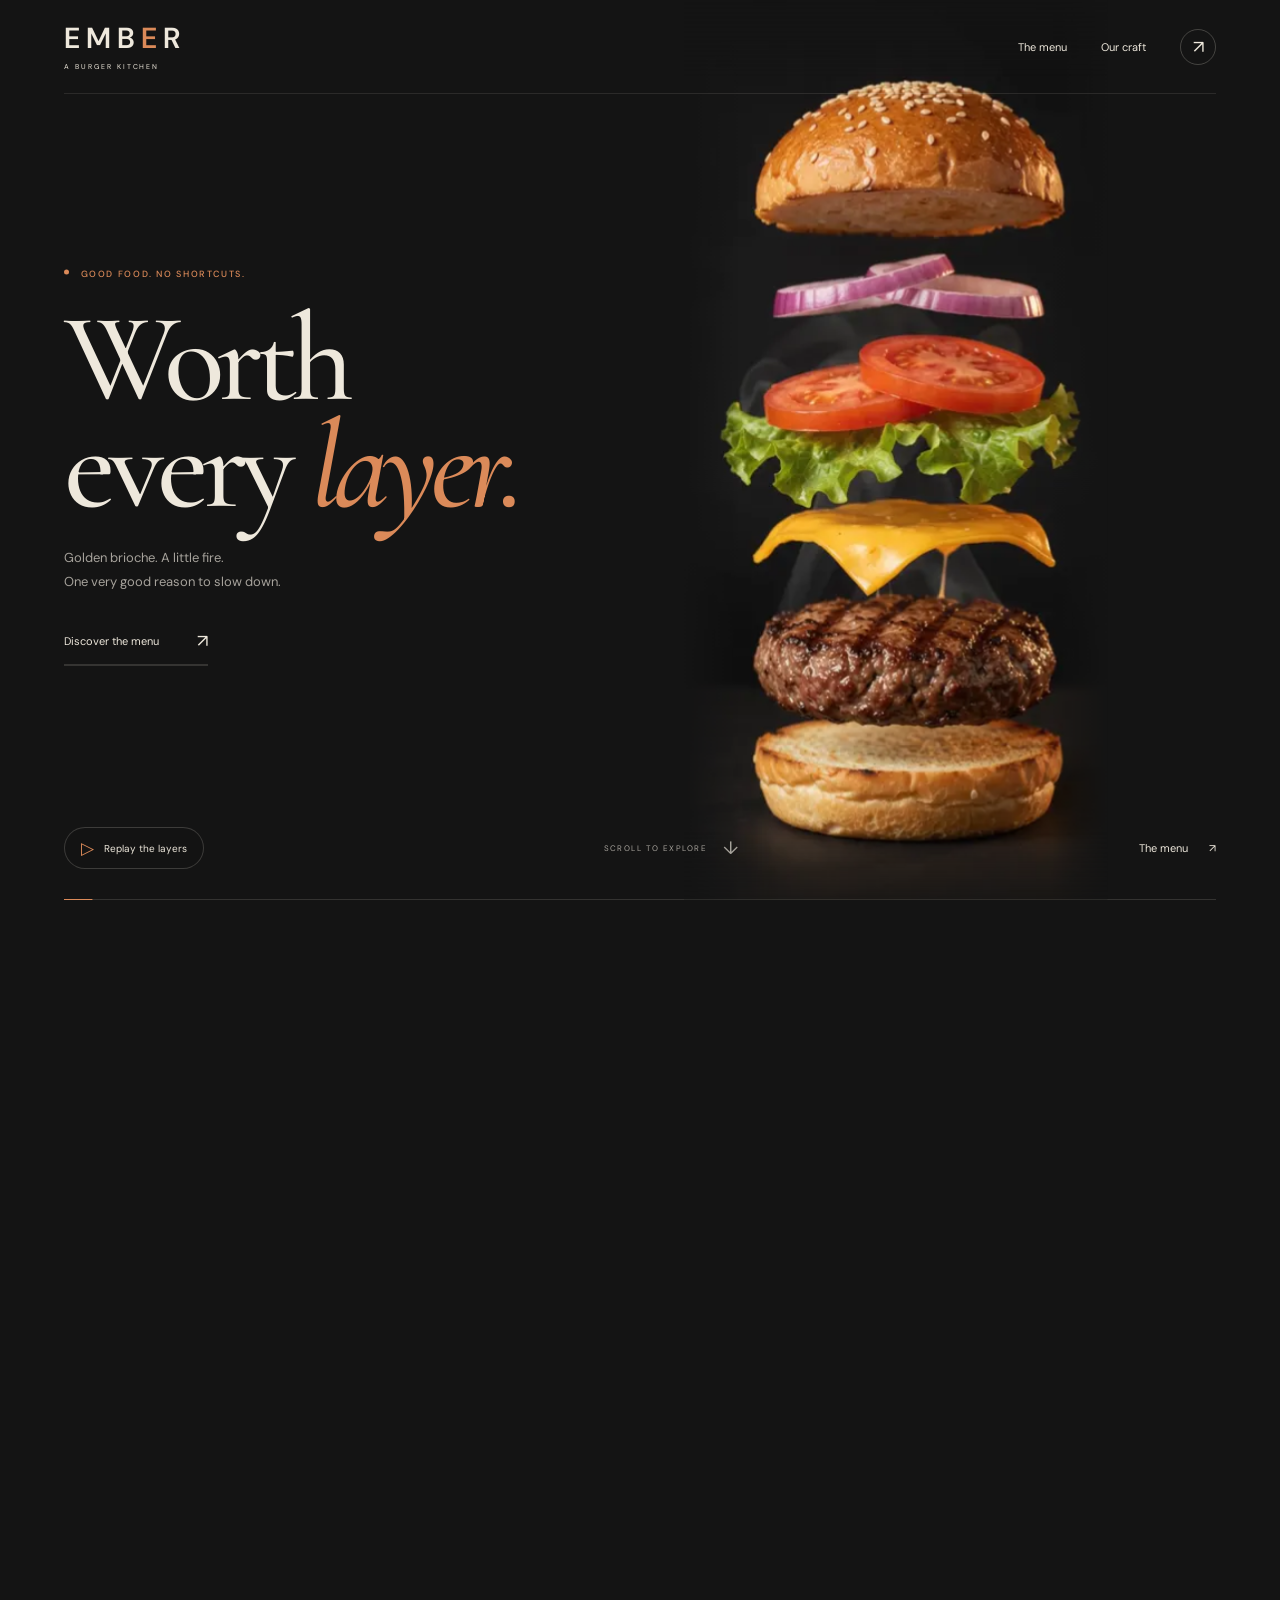
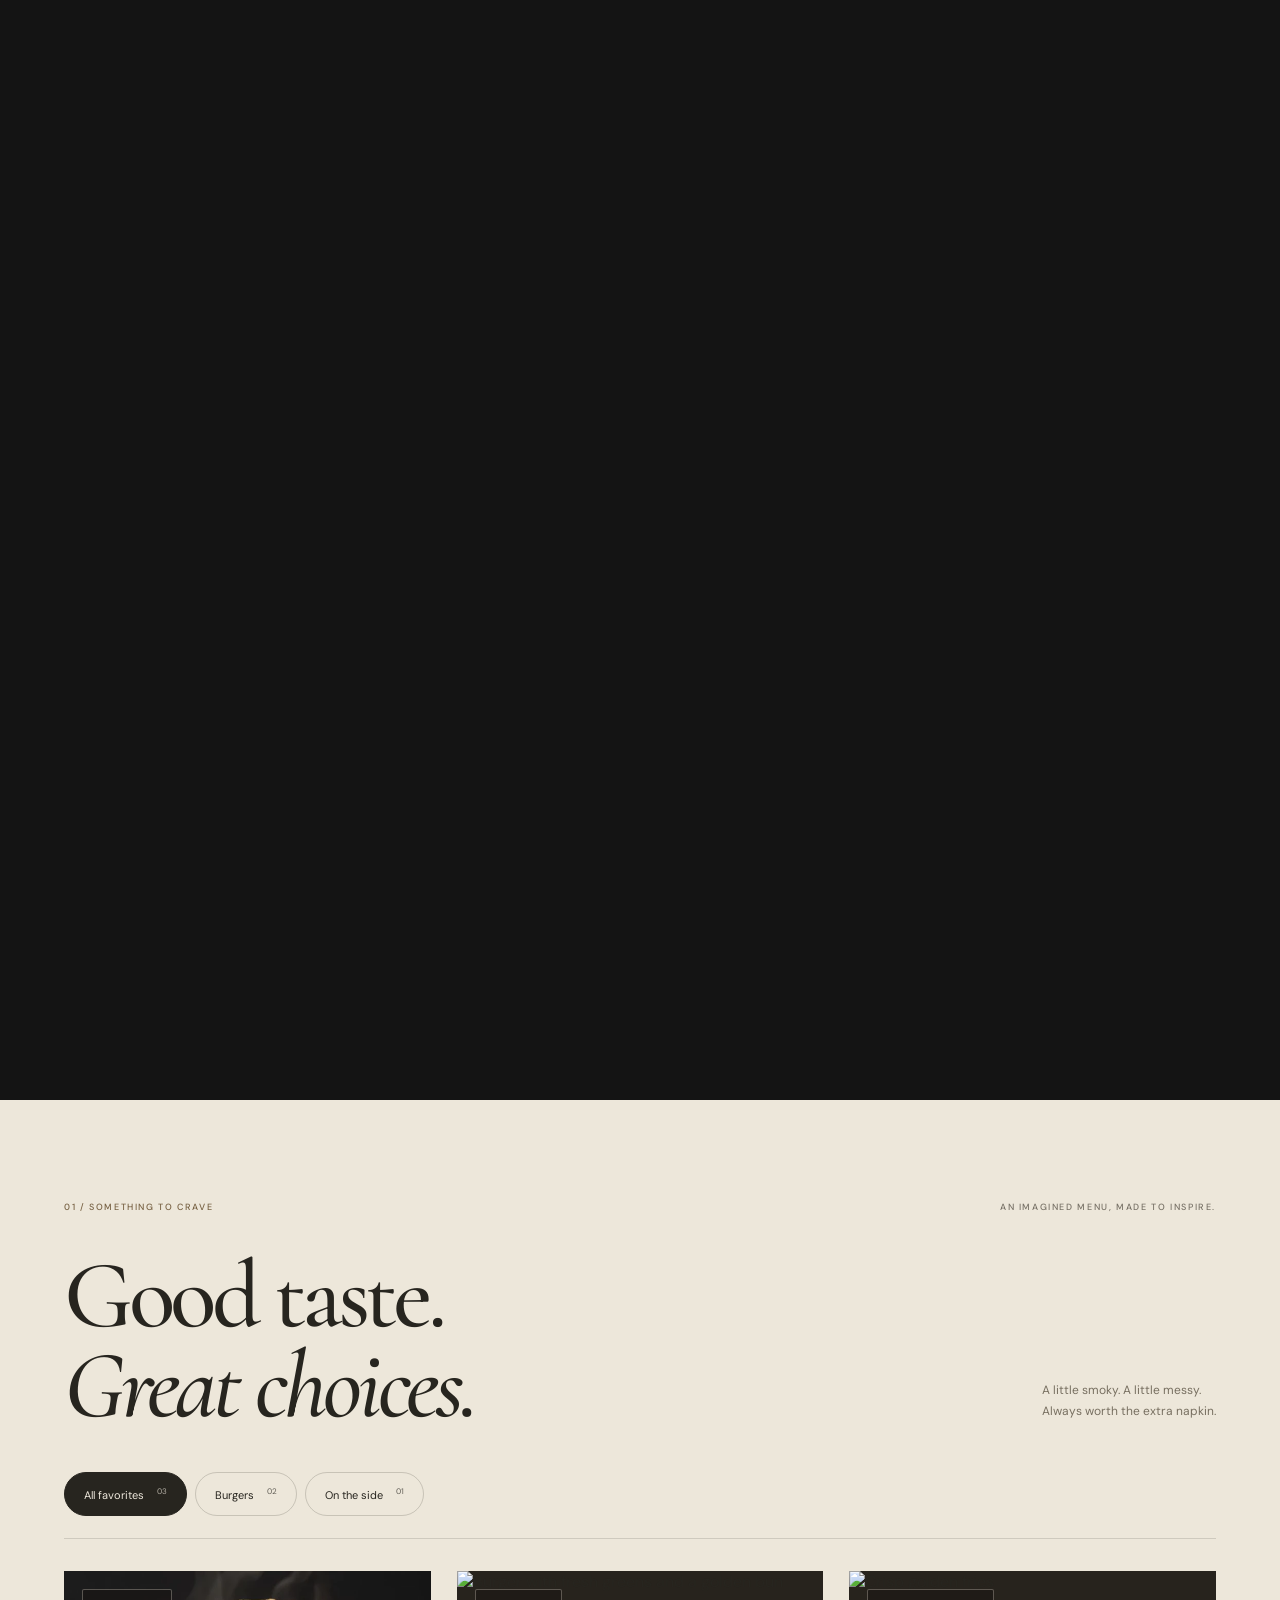
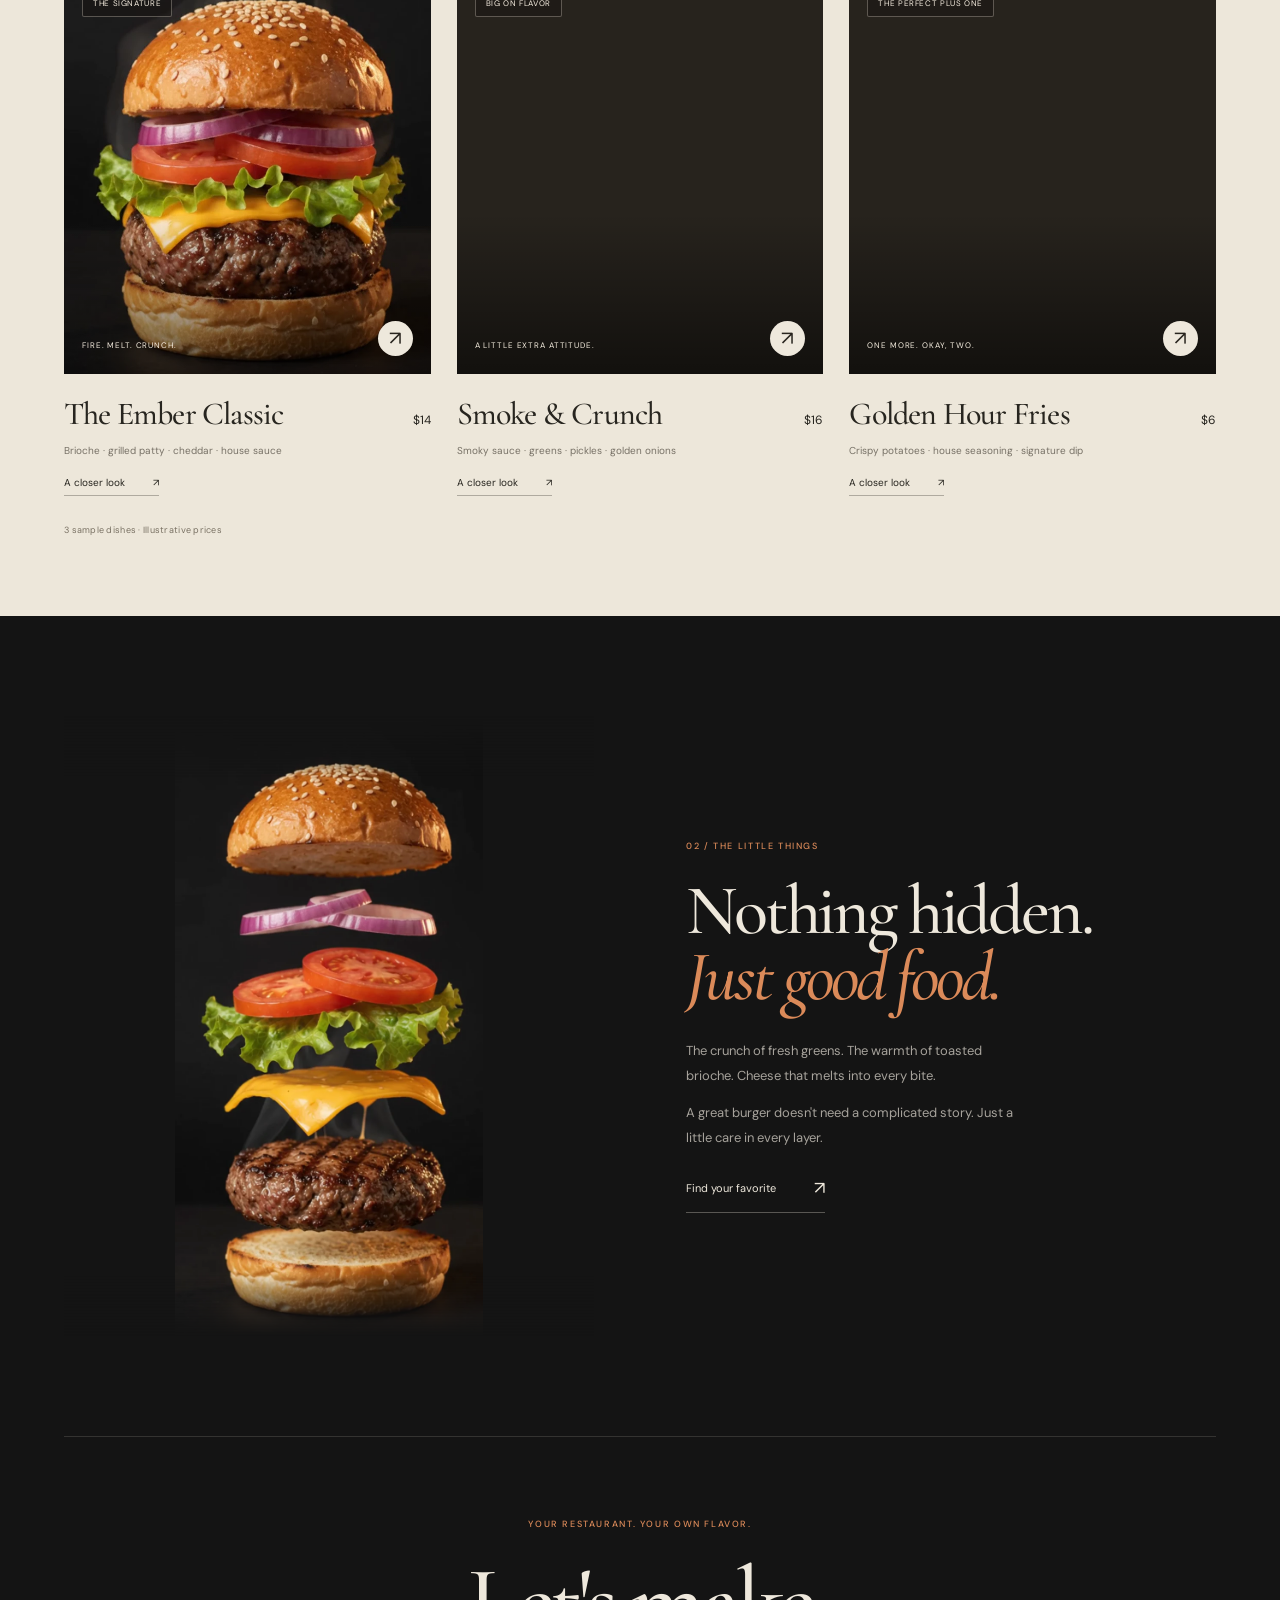
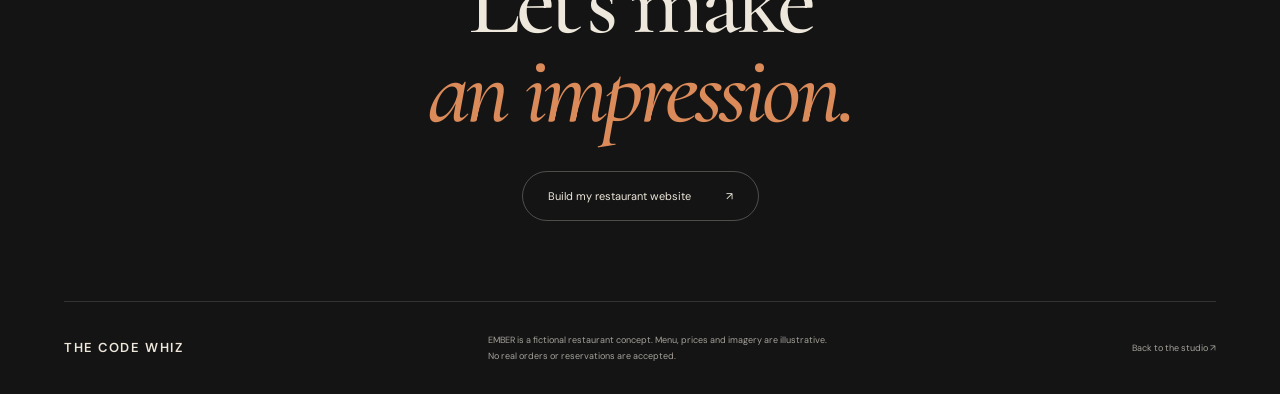
==== commit 6ad2a495: "Keep spacing when the mobile hero heading wraps inline" ====
--- a/restaurant-demo.html
+++ b/restaurant-demo.html
@@ -24,7 +24,7 @@
         </header>
         <div class="hero-copy" id="hero-copy">
           <p class="eyebrow"><span class="ember-dot"></span> GOOD FOOD. NO SHORTCUTS.</p>
-          <h1 id="hero-title">Worth<br>every <em>layer.</em></h1>
+          <h1 id="hero-title">Worth <br>every <em>layer.</em></h1>
           <p class="hero-description">Golden brioche. A little fire.<br>One very good reason to slow down.</p>
           <a class="text-link" href="#menu">Discover the menu <span>↗</span></a>
         </div>
